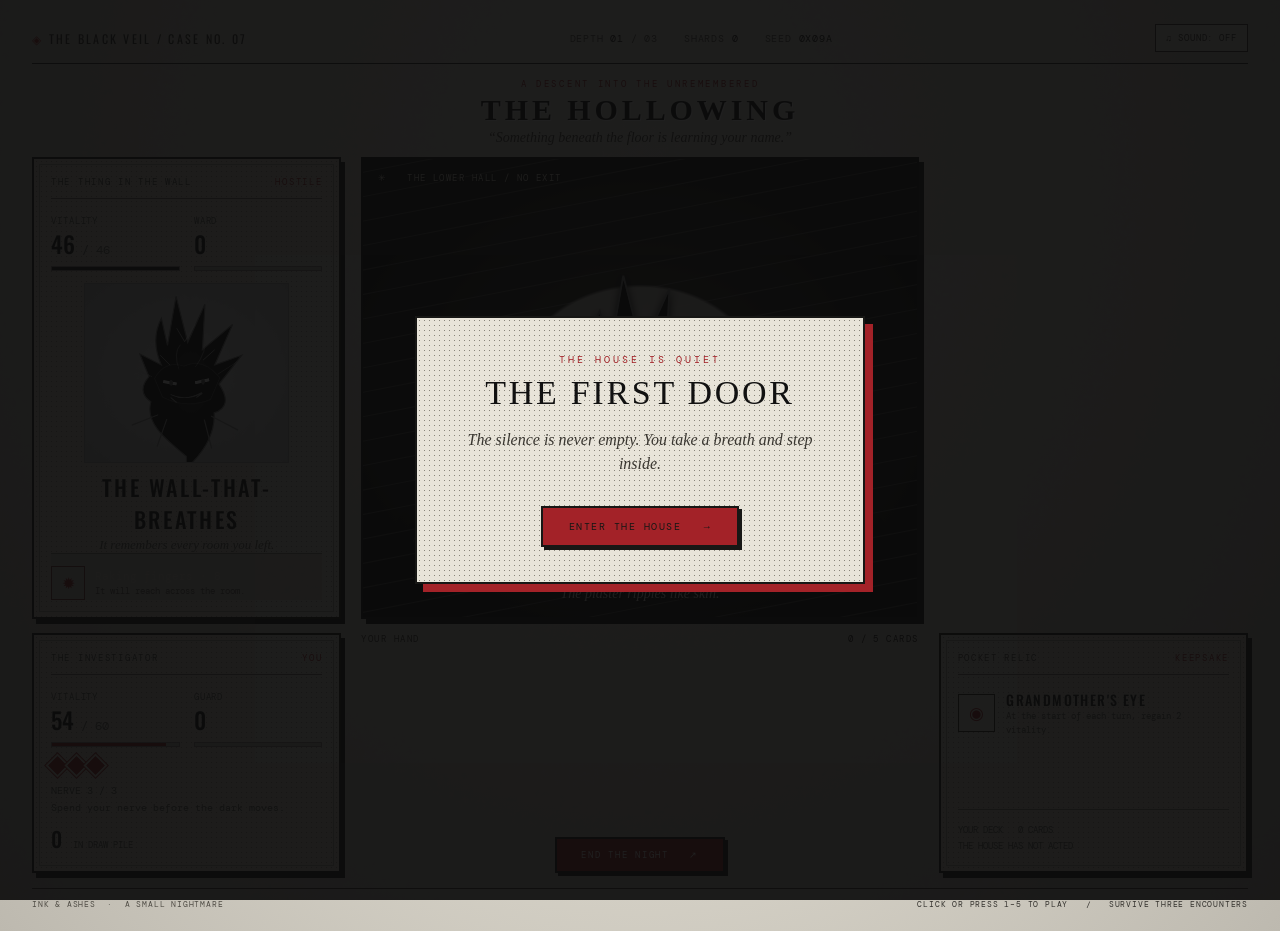
==== index.html @ dbb40903 "Save source and v2 conversation for issue #3 Run: 43565320252 Generation: 43565320252-1794637397568" ====
<!doctype html>
<html lang="en">
<head>
<meta charset="utf-8">
<meta name="viewport" content="width=device-width,initial-scale=1,viewport-fit=cover">
<meta name="theme-color" content="#10100f">
<title>The Hollowing — A Card Game</title>
<style>
@import url('https://fonts.googleapis.com/css2?family=DM+Mono:wght@400;500&family=IM+Fell+English:ital@0;1&family=Oswald:wght@400;500;600&display=swap');
:root{--ink:#171716;--paper:#e7e1d4;--red:#a12c27;--muted:#929087;--edge:#55534c;--blood:#b4352f;--cream:#f0eadc}
*{box-sizing:border-box}body{margin:0;background:#111110;color:var(--cream);font-family:'DM Mono',monospace;min-height:100vh;overflow-x:hidden;background-image:radial-gradient(ellipse at 50% 33%,#292724 0,#171715 48%,#0d0d0c 100%)}button{font:inherit;color:inherit}button:focus-visible{outline:2px solid #d5b973;outline-offset:3px}.app{max-width:1440px;margin:auto;padding:17px 32px 22px;min-height:100vh;display:flex;flex-direction:column;position:relative}.app:before{content:"";position:fixed;inset:0;pointer-events:none;opacity:.13;z-index:5;background-image:url("data:image/svg+xml,%3Csvg viewBox='0 0 180 180' xmlns='http://www.w3.org/2000/svg'%3E%3Cfilter id='n'%3E%3CfeTurbulence type='fractalNoise' baseFrequency='.82' numOctaves='3' stitchTiles='stitch'/%3E%3C/filter%3E%3Crect width='100%25' height='100%25' filter='url(%23n)' opacity='.22'/%3E%3C/svg%3E")}
.topbar{height:51px;display:flex;align-items:center;justify-content:space-between;border-bottom:1px solid #3c3933;position:relative;z-index:6}.brand{font-family:Oswald,sans-serif;letter-spacing:.19em;font-size:12px;color:#c5bfb1}.brand b{color:#c14a3d;font-weight:500}.run-info{display:flex;gap:26px;font-size:10px;letter-spacing:.08em;color:#aaa69b}.run-info span em{font-style:normal;color:#e3ddcf}.sound{border:1px solid #49463e;background:none;padding:7px 10px;font-size:9px;letter-spacing:.1em;cursor:pointer;color:#bbb5a8}.title-row{text-align:center;padding:17px 0 8px;position:relative;z-index:1}.eyebrow{font-size:9px;letter-spacing:.3em;color:#9e4b42;text-transform:uppercase}.title-row h1{margin:3px 0 0;font:500 30px Oswald,sans-serif;letter-spacing:.16em;text-transform:uppercase;color:#eee8db}.subtitle{font:italic 14px 'IM Fell English',serif;color:#a8a195;margin-top:3px}.game{flex:1;display:grid;grid-template-columns:minmax(210px,1fr) minmax(390px,1.8fr) minmax(210px,1fr);grid-template-rows:minmax(305px,1fr) auto;gap:14px 20px;align-items:stretch;min-height:480px;position:relative;z-index:1}.side{border:1px solid #393832;background:linear-gradient(145deg,#22211f,#171716);padding:17px;position:relative;display:flex;flex-direction:column}.side:after{content:"";position:absolute;inset:5px;border:1px solid #2d2b27;pointer-events:none}.side-head{font-size:9px;letter-spacing:.19em;color:#aaa398;border-bottom:1px solid #444039;padding-bottom:10px;display:flex;justify-content:space-between}.side-head span:last-child{color:#c04c40}.stats{margin-top:16px;display:grid;grid-template-columns:1fr 1fr;gap:14px}.stat label{display:block;color:#8f8a80;font-size:9px;letter-spacing:.1em}.stat strong{font:500 23px Oswald,sans-serif;color:#eee6d8}.stat strong small{font:12px 'DM Mono';color:#99958d}.bar{height:5px;background:#3a3732;margin-top:5px}.bar i{display:block;height:100%;background:#a83b34;transition:width .3s}.enemy .bar i{background:#bbb29f}.portrait{height:180px;margin:12px auto 8px;width:100%;max-width:205px;position:relative;display:grid;place-items:center}.portrait svg{width:100%;height:100%;overflow:visible;filter:drop-shadow(0 9px 10px #000)}.enemy-name{font:500 22px Oswald,sans-serif;text-align:center;letter-spacing:.12em}.enemy-desc{text-align:center;color:#979188;font:italic 13px 'IM Fell English',serif;margin-top:2px}.intent{margin-top:auto;border-top:1px solid #403d36;padding-top:12px;display:flex;align-items:center;gap:10px}.intent-mark{width:34px;height:34px;border:1px solid #7d332e;color:#db5549;display:grid;place-items:center;font-size:16px}.intent-copy{font-size:9px;color:#979188;line-height:1.55}.intent-copy strong{display:block;color:#e4ddd0;font-weight:400;font-size:11px}
.arena{position:relative;min-height:300px;border:1px solid #49453c;background:radial-gradient(ellipse at 50% 68%,#38352e 0,#242320 48%,#191918 81%);display:flex;flex-direction:column;overflow:hidden}.arena:before{content:"";position:absolute;inset:0;opacity:.35;background:repeating-linear-gradient(175deg,transparent 0 29px,#4c473d 30px,#171614 31px,transparent 33px)}.arena:after{content:"";position:absolute;left:9%;right:9%;bottom:22px;height:22%;border-top:1px solid #777064;border-radius:50%;box-shadow:0 -4px 20px #0008;opacity:.5}.arena-label{position:absolute;top:13px;left:15px;z-index:2;color:#8c877c;font-size:9px;letter-spacing:.16em}.omen{position:absolute;inset:25px 0 5px;display:grid;place-items:center;z-index:1;transition:transform .28s,filter .28s}.omen svg{height:min(285px,84%);width:80%;max-width:390px}.arena.hit .omen{transform:translateX(9px) rotate(2deg);filter:brightness(1.7)}.arena.enemy-hit .omen{transform:translateX(-7px) rotate(-1deg);filter:brightness(.7)}.arena .slash{position:absolute;width:0;height:2px;left:50%;top:50%;background:#e5d6c5;z-index:3;transform:rotate(-25deg);box-shadow:0 0 12px #fff;transition:width .22s}.arena.hit .slash{width:75%}.omen-caption{position:absolute;z-index:2;bottom:15px;left:0;right:0;text-align:center;font:italic 14px 'IM Fell English',serif;color:#aaa296}.log{font:italic 14px 'IM Fell English',serif;color:#c4bcb0;text-align:center;height:20px;margin-top:10px;position:relative;z-index:2}.log b{color:#d95548;font-weight:400}
.player-panel{grid-column:1;grid-row:2}.draw-pile{margin-top:auto;font-size:9px;line-height:1.8;color:#99958a}.draw-pile strong{font:500 21px Oswald;color:#e7dfd1;margin-right:6px}.energy-dots{display:flex;gap:6px;margin-top:12px}.energy-dots i{width:13px;height:13px;border:1px solid #b88d55;transform:rotate(45deg);display:block}.energy-dots i.full{background:#d7ac69;box-shadow:0 0 8px #c3894577}.turn-copy{font-size:10px;line-height:1.7;color:#9b968b;margin-top:10px}.relic-panel{grid-column:3;grid-row:2}.relic-row{display:flex;align-items:center;gap:11px;margin-top:14px}.relic-icon{width:38px;height:38px;border:1px solid #76694f;display:grid;place-items:center;color:#c6a674;font-size:17px}.relic-text{font-size:9px;color:#9e988b;line-height:1.5}.relic-text strong{display:block;font:500 14px Oswald;letter-spacing:.1em;color:#e0d8c8}.deck-count{margin-top:auto;padding-top:12px;border-top:1px solid #403d36;font-size:9px;color:#9f998d;line-height:1.8}
.hand-area{grid-column:2;grid-row:2;display:flex;flex-direction:column;justify-content:end;min-width:0}.hand-head{display:flex;justify-content:space-between;align-items:center;margin-bottom:8px;color:#aaa398;font-size:9px;letter-spacing:.16em}.hand-head strong{font-weight:400;color:#d4cbb9}.cards{display:flex;gap:9px;align-items:stretch;justify-content:center;min-height:174px}.card{--accent:#a53932;position:relative;border:1px solid #797265;background:#d8d0c1;color:#26231f;width:min(19%,132px);min-width:92px;max-width:132px;height:174px;padding:8px;display:flex;flex-direction:column;text-align:left;cursor:pointer;transition:transform .18s,box-shadow .18s,border-color .18s;box-shadow:0 7px 14px #0008;overflow:hidden}.card:hover:not(:disabled){transform:translateY(-9px);border-color:#e1be83;box-shadow:0 12px 23px #000b}.card:disabled{cursor:not-allowed;filter:grayscale(.45) brightness(.77)}.card:before{content:"";position:absolute;inset:3px;border:1px solid #aaa08d;pointer-events:none}.card-top{display:flex;align-items:center;justify-content:space-between;position:relative;z-index:1}.cost{width:24px;height:24px;display:grid;place-items:center;background:var(--accent);border-radius:50%;color:#fff;font:500 15px Oswald;box-shadow:0 1px 5px #0004}.card-type{font-size:7px;letter-spacing:.12em;color:#71695d}.card-art{height:77px;display:grid;place-items:center;border-bottom:1px solid #aaa08c;margin:5px 1px 6px;overflow:hidden;background:radial-gradient(ellipse,#eee6d7,#bdb3a3)}.card-art svg{height:100%;width:100%;color:var(--accent)}.card-name{font:500 14px Oswald,sans-serif;letter-spacing:.09em;text-align:center;line-height:1.15}.card-desc{font:italic 11px 'IM Fell English',serif;text-align:center;margin-top:5px;color:#565047;line-height:1.24}.card-badge{position:absolute;bottom:5px;right:8px;font-size:7px;letter-spacing:.08em;color:#877c6d}.end-turn{align-self:center;margin-top:10px;border:1px solid #8e3b34;background:linear-gradient(180deg,#82322c,#612520);padding:10px 24px;font-size:9px;letter-spacing:.19em;cursor:pointer;transition:.2s;box-shadow:0 3px 12px #0008}.end-turn:hover{background:#a34138;transform:translateY(-1px)}.end-turn:disabled{opacity:.4;cursor:default}
.footer{display:flex;justify-content:space-between;border-top:1px solid #34322d;margin-top:15px;padding-top:10px;color:#706c64;font-size:8px;letter-spacing:.1em;position:relative;z-index:1}.footer span:last-child{color:#958d7e}.overlay{position:fixed;inset:0;background:#090909dc;display:none;place-items:center;z-index:10;padding:18px}.overlay.show{display:grid}.modal{width:min(450px,100%);border:1px solid #696154;background:radial-gradient(ellipse at top,#302b25,#151514 70%);padding:35px;text-align:center;box-shadow:0 20px 80px #000}.modal .eyebrow{font-size:10px}.modal h2{font:500 34px Oswald;letter-spacing:.16em;margin:8px 0;color:#e9dfcf}.modal p{font:italic 16px 'IM Fell English',serif;color:#aaa296;line-height:1.5}.modal button{margin-top:14px;border:1px solid #ad5346;background:#772d27;padding:12px 26px;letter-spacing:.15em;font-size:10px;cursor:pointer}.toast{position:fixed;top:75px;left:50%;transform:translate(-50%,-12px);padding:9px 15px;background:#302a22;border:1px solid #8d5a43;color:#e0cbb0;z-index:8;font-size:10px;letter-spacing:.08em;opacity:0;transition:.2s;pointer-events:none}.toast.show{opacity:1;transform:translate(-50%,0)}
@media(max-width:850px){.app{padding:10px 14px 15px}.game{grid-template-columns:minmax(155px,.8fr) minmax(300px,1.4fr);grid-template-rows:minmax(270px,1fr) auto auto;gap:12px}.enemy{grid-column:1;grid-row:1}.arena{grid-column:2;grid-row:1}.player-panel{grid-column:1;grid-row:2}.hand-area{grid-column:2;grid-row:2 / span 2}.relic-panel{grid-column:1;grid-row:3;min-height:100px}.cards{flex-wrap:wrap}.card{width:calc(33.3% - 8px);height:160px}.card-art{height:67px}.game{min-height:540px}.run-info{gap:10px}}
@media(max-width:560px){.app{padding:8px 10px 12px}.topbar{height:38px}.brand{font-size:10px}.run-info{font-size:8px;gap:8px}.sound{padding:6px;font-size:8px}.title-row{padding:12px 0 9px}.title-row h1{font-size:25px}.game{display:flex;flex-direction:column;gap:10px;min-height:0}.arena{order:0;min-height:245px;height:245px}.arena .omen svg{height:225px}.enemy{order:1;padding:12px}.enemy .portrait{position:absolute;right:15px;top:46px;width:102px;height:108px;margin:0}.enemy .stats{max-width:calc(100% - 110px);margin-top:11px}.enemy .enemy-name,.enemy .enemy-desc{text-align:left}.enemy .enemy-name{font-size:18px}.enemy .intent{margin-top:12px}.player-panel{order:2;min-height:120px;padding:12px}.player-panel .stats{margin-top:9px}.player-panel .turn-copy{margin-top:6px}.player-panel .draw-pile{position:absolute;right:16px;bottom:12px}.energy-dots{margin-top:8px}.hand-area{order:3}.hand-head{margin:0 2px 6px}.cards{gap:7px;min-height:0}.card{width:calc(33.33% - 5px);min-width:0;height:152px;padding:7px}.card-art{height:58px}.card-name{font-size:12px}.card-desc{font-size:10px}.end-turn{margin-top:8px;padding:9px 23px}.relic-panel{order:4;min-height:88px;padding:11px}.relic-row{margin-top:8px}.deck-count{display:none}.footer{margin-top:10px;font-size:7px}.modal{padding:28px 20px}}
/* Original monochrome psychological-horror manga treatment: ink, newsprint, stipple, and a single vermilion accent. */
:root{--ink:#111;--paper:#e9e5da;--red:#a51f24;--muted:#6d6a64;--edge:#292824;--blood:#b3272d;--cream:#f2efe7}
body{background:#d8d4c9;color:#171715;background-image:radial-gradient(ellipse at 50% 20%,#f0ede4 0,#d8d4c9 58%,#bdb9af 100%)}
.app{max-width:1480px;padding-top:13px}
.app:before{opacity:.12;mix-blend-mode:multiply;z-index:5}
.topbar{border-color:#252421}.brand{color:#282723}.brand b{color:#ad2529}.run-info{color:#55534d}.run-info span em{color:#111}.sound{border-color:#383630;color:#33312d;background:#e8e4d9}
.title-row{padding:14px 0 11px}.eyebrow{color:#a32228}.title-row h1{color:#111;font-family:'IM Fell English',serif;font-weight:700;letter-spacing:.13em;text-shadow:1px 1px 0 #fff}.subtitle{color:#48453f}
.side{border:2px solid #191917;background-color:#e4e0d5;background-image:radial-gradient(#9b978d 0.55px,transparent .75px);background-size:5px 5px;color:#171715;box-shadow:4px 5px 0 #171715}
.side:after{inset:5px;border-color:#aaa69b}.side-head{color:#4b4943;border-color:#77736a}.side-head span:last-child{color:#a32228}.stat label{color:#5d5a54}.stat strong{color:#111}.stat strong small{color:#68645d}.bar{background:#c3bfb4;border:1px solid #8e8a81}.bar i{background:#a32228}.enemy .bar i{background:#171715}.enemy .portrait{background:radial-gradient(ellipse,#f4f1e8,#c9c5ba);border:1px solid #aaa69b;filter:grayscale(1);overflow:hidden}.enemy .portrait svg{overflow:hidden}
.enemy-name{color:#111}.enemy-desc{color:#58554e}.intent{border-color:#8c877c;background:#d3cfc4;color:#171715}.intent-mark{color:#a32228}.intent-copy span{color:#5c5952}.energy-dots i{border-color:#171715}.energy-dots i.full{background:#a32228;border-color:#a32228;box-shadow:0 0 0 2px #e4e0d5,0 0 0 3px #a32228}.turn-copy,.draw-pile,.relic-text,.deck-count{color:#5c5952}.draw-pile strong,.relic-text strong{color:#171715}.relic-icon{border-color:#24231f;color:#a32228;background:#e8e4d9}.deck-count{border-color:#8c877c}
.arena{border:2px solid #111;background-color:#111;background-image:radial-gradient(ellipse at 50% 50%,#f2efe8 0,#ccc8be 31%,#272622 32%,#0a0a09 77%);box-shadow:5px 5px 0 #171715}.arena:before{opacity:.25;background:repeating-linear-gradient(169deg,transparent 0 12px,#e6e1d5 13px,transparent 14px 24px)}.arena:after{border-color:#eee9df;box-shadow:0 -4px 20px #000;opacity:.65}.arena-label{color:#e6e1d5;text-shadow:1px 1px #000}.omen svg{filter:grayscale(1) contrast(1.35) brightness(1.3) drop-shadow(0 3px 4px #000);mix-blend-mode:normal}.portrait svg{filter:grayscale(1) contrast(1.4) brightness(1.22)}.omen-caption{color:#f0ece3;text-shadow:1px 2px #000}.log{color:#282621}.log b{color:#ae2026}
.hand-head{color:#393731}.hand-head strong{color:#171715}.cards{gap:10px}.card{border:2px solid #211f1b;background-color:#e9e5da;background-image:radial-gradient(#7e7a70 .5px,transparent .75px);background-size:5px 5px;color:#161512;box-shadow:3px 4px 0 #171715}.card:before{inset:4px;border-color:#aaa69b}.card:hover:not(:disabled){border-color:#a32228;box-shadow:4px 6px 0 #171715}.card-type{color:#4d4942}.card-art{background:radial-gradient(ellipse,#f5f2e9,#c4c0b5);border-color:#77736a}.card-art svg{filter:grayscale(1) contrast(1.25)}.card-name{font-family:'IM Fell English',serif;font-weight:700;letter-spacing:.05em}.card-desc{color:#3f3c36}.card-badge{color:#5f5b52}.cost{background:#171715!important;border:1px solid #eee9dc}.end-turn{border:2px solid #171715;background:#a32228;box-shadow:3px 3px 0 #171715;color:#fff}.end-turn:hover:not(:disabled){background:#171715}.end-turn:disabled{filter:grayscale(1)}
.footer{border-color:#383630;color:#504d46}.footer span:last-child{color:#34322e}.overlay{background:#0b0b0bea}.modal{border:2px solid #171715;background-color:#e8e4d9;background-image:radial-gradient(#8a867c .55px,transparent .8px);background-size:5px 5px;color:#171715;box-shadow:8px 8px 0 #a32228}.modal h2{color:#111;font-family:'IM Fell English',serif;letter-spacing:.08em}.modal p{color:#393630}.modal button{border:2px solid #171715;background:#a32228;box-shadow:3px 3px #171715}.toast{background:#e8e4d9;border:2px solid #171715;color:#a32228;box-shadow:3px 3px #171715}
@media(max-width:560px){.app{padding-top:7px}.side{box-shadow:2px 3px 0 #171715}.arena{box-shadow:3px 3px 0 #171715}.title-row h1{font-size:27px}.enemy .portrait{background:radial-gradient(ellipse,#f4f1e8,#c9c5ba)}}
@media(prefers-reduced-motion:reduce){*,*:before,*:after{scroll-behavior:auto!important;transition:none!important;animation:none!important}}
</style>
</head>
<body>
<main class="app">
<header class="topbar"><div class="brand"><b>◈</b> THE BLACK VEIL / CASE NO. 07</div><div class="run-info"><span>DEPTH <em id="depth">01</em> / 03</span><span>SHARDS <em id="shards">0</em></span><span>SEED <em>0X09A</em></span></div><button class="sound" id="soundBtn" aria-label="Toggle sound">♫ SOUND: OFF</button></header>
<section class="title-row"><div class="eyebrow">A descent into the unremembered</div><h1>The Hollowing</h1><div class="subtitle">“Something beneath the floor is learning your name.”</div></section>
<section class="game">
<aside class="side enemy"><div class="side-head"><span>THE THING IN THE WALL</span><span>HOSTILE</span></div><div class="stats"><div class="stat"><label>VITALITY</label><strong><span id="enemyHp">46</span><small> / 46</small></strong><div class="bar"><i id="enemyBar" style="width:100%"></i></div></div><div class="stat"><label>WARD</label><strong id="enemyWard">0</strong><div class="bar"><i id="enemyWardBar" style="width:0%"></i></div></div></div><div class="portrait" id="portrait"></div><div class="enemy-name" id="enemyName">THE WALL-THAT-BREATHES</div><div class="enemy-desc" id="enemyDesc">It remembers every room you left.</div><div class="intent"><div class="intent-mark" id="intentMark">✹</div><div class="intent-copy"><strong id="intentTitle">Raking fingers · 8</strong><span id="intentDesc">It will reach across the room.</span></div></div></aside>
<div class="arena" id="arena"><div class="arena-label">✳ &nbsp; THE LOWER HALL / NO EXIT</div><div class="omen" id="omen"></div><div class="slash"></div><div class="omen-caption" id="omenCaption">The plaster ripples like skin.</div></div>
<aside class="side player-panel"><div class="side-head"><span>THE INVESTIGATOR</span><span>YOU</span></div><div class="stats"><div class="stat"><label>VITALITY</label><strong><span id="playerHp">54</span><small> / 60</small></strong><div class="bar"><i id="playerBar" style="width:90%"></i></div></div><div class="stat"><label>GUARD</label><strong id="playerBlock">0</strong><div class="bar"><i id="blockBar" style="width:0%"></i></div></div></div><div class="energy-dots" id="energyDots"></div><div class="turn-copy">NERVE <span id="energyText">3 / 3</span><br>Spend your nerve before the dark moves.</div><div class="draw-pile"><strong id="drawCount">12</strong> IN DRAW PILE</div></aside>
<section class="hand-area"><div class="hand-head"><span>YOUR HAND</span><strong><span id="handCount">5</span> / 5 CARDS</strong></div><div class="cards" id="cards"></div><button class="end-turn" id="endTurn">END THE NIGHT &nbsp; ↗</button></section>
<aside class="side relic-panel"><div class="side-head"><span>POCKET RELIC</span><span>KEEPSAKE</span></div><div class="relic-row"><div class="relic-icon">◉</div><div class="relic-text"><strong>GRANDMOTHER'S EYE</strong>At the start of each turn, regain 2 vitality.</div></div><div class="deck-count">YOUR DECK &nbsp; <span id="deckCount">12</span> CARDS<br>THE HOUSE HAS <span id="enemyTurn">NOT ACTED</span></div></aside>
</section>
<footer class="footer"><span>INK & ASHES &nbsp;·&nbsp; A SMALL NIGHTMARE</span><span>CLICK OR PRESS 1–5 TO PLAY &nbsp; / &nbsp; SURVIVE THREE ENCOUNTERS</span></footer>
</main>
<div class="toast" id="toast"></div><div class="overlay" id="overlay"><div class="modal"><div class="eyebrow" id="modalEyebrow">THE HOUSE IS QUIET</div><h2 id="modalTitle">THE FIRST DOOR</h2><p id="modalText">The silence is never empty. You take a breath and step inside.</p><button id="modalButton">ENTER THE HOUSE &nbsp; →</button></div></div>
<script>
const svgEnemy=`<svg viewBox="0 0 260 290" xmlns="http://www.w3.org/2000/svg" aria-hidden="true"><defs><radialGradient id="shade"><stop stop-color="#373532"/><stop offset="1" stop-color="#111110"/></radialGradient></defs><path d="M130 281C91 249 63 225 72 192Q48 175 69 151L54 114l35 18Q71 91 89 56l10 44 14-80 19 75 28-62-4 74 49-41-29 66 44-16-37 47q24 36-8 47c2 38-20 67-45 90Z" fill="url(#shade)" stroke="#756b5a" stroke-width="2"/><path d="M78 154Q95 124 126 134Q157 119 184 153L169 188Q130 204 91 184Z" fill="#0c0c0c" stroke="#7c332d" stroke-width="2"/><path d="M92 159l22 4m30-2 23-5" stroke="#d8c9a8" stroke-width="5"/><ellipse cx="105" cy="161" rx="3" ry="5" fill="#c64338"/><ellipse cx="157" cy="159" rx="3" ry="5" fill="#c64338"/><path d="M104 180q25 12 51-3m-51 8 10 8m32-8 10-7M84 213l-43 17m129-15 44 23M98 220l-16 45m77-44 12 47" fill="none" stroke="#827969" stroke-width="2"/><path d="M118 140q-10-28 2-41m24 37q21-29 15-48M74 151l-29-12m136 8 31-20" fill="none" stroke="#aaa08d" stroke-width="1" opacity=".8"/><path d="M114 72l13 22 17-28M87 116l16 16m54-8 19-17" stroke="#c2b9a7" fill="none" stroke-width="1"/></svg>`;
const svgBlind=`<svg viewBox="0 0 260 290" xmlns="http://www.w3.org/2000/svg"><path d="M130 276Q81 246 82 195 52 162 78 132L70 83l38 35q2-63 25-97l9 80 37-58-13 76 41-24-25 64q21 40-7 58-5 35-45 59Z" fill="#282725" stroke="#817768" stroke-width="2"/><path d="M87 156q42-31 86 0l-14 37h-57Z" fill="#111" stroke="#8c3d35"/><path d="M103 166q26-10 53 1m-47 15h43" stroke="#d6c8ae" stroke-width="3"/><path d="M107 154v23m14-26v30m15-30v30m14-25v22" stroke="#b9483e" stroke-width="2"/><path d="M84 204 47 240m124-32 48 33m-118-6-4 46m63-45 16 42M97 125 61 96m112 26 37-36" stroke="#999080" fill="none" stroke-width="2"/><path d="M76 140q52-63 106 0M99 93l16 24m57-37-15 41" fill="none" stroke="#b4a995"/></svg>`;
const svgMother=`<svg viewBox="0 0 260 290" xmlns="http://www.w3.org/2000/svg"><path d="M132 273Q48 231 75 174q-27-48 21-73Q91 47 133 20q48 37 39 85 48 37 11 76 12 55-51 92Z" fill="#302c29" stroke="#8b7b68" stroke-width="2"/><path d="M90 135q37-39 82 0l-8 53q-34 25-68-2Z" fill="#0c0b0b" stroke="#ab443b"/><circle cx="111" cy="151" r="8" fill="#c4473b"/><circle cx="151" cy="151" r="8" fill="#c4473b"/><path d="M105 183q25-21 52 0m-48 5 8 14m30-13 8-14" stroke="#d4c9b5" stroke-width="3" fill="none"/><path d="M83 171 36 151l42 35m100-15 43-34-36 49M97 218l-28 49 48-30m42-20 31 44-42-25M116 95 95 55m46 38 29-46M95 116 53 99m113 12 47-20" stroke="#afa28d" fill="none" stroke-width="2"/><path d="M131 20v40m-23-20 24 20 24-23" stroke="#d2c4ac" fill="none"/></svg>`;
const cardArt={strike:`<svg viewBox="0 0 100 80"><path d="M16 65 67 13l8 8-51 52z" fill="currentColor"/><path d="m63 17 10-10 10 11-9 10m-43 36 13-1" fill="none" stroke="#26231f" stroke-width="2"/><path d="M8 16l15 7m-2-16 2 17m53 39 15-9m-3 17 10-14" stroke="currentColor" stroke-width="2"/></svg>`,guard:`<svg viewBox="0 0 100 80"><path d="M50 8 82 20l-5 31q-9 16-27 24Q31 65 22 51l-4-31Z" fill="none" stroke="currentColor" stroke-width="5"/><path d="m35 40 11 11 23-27" fill="none" stroke="#26231f" stroke-width="4"/><path d="M11 18 2 12m88 9 8-10" stroke="currentColor" stroke-width="2"/></svg>`,heal:`<svg viewBox="0 0 100 80"><path d="M49 10c-12 17-26 30-26 44a27 27 0 0 0 54 0C77 40 61 24 49 10Z" fill="none" stroke="currentColor" stroke-width="4"/><path d="M50 38v28m-14-14h28" stroke="currentColor" stroke-width="5"/><path d="M13 18q10 3 12 13M77 12q-2 9-10 13" fill="none" stroke="#26231f" stroke-width="2"/></svg>`,special:`<svg viewBox="0 0 100 80"><circle cx="50" cy="39" r="23" fill="none" stroke="currentColor" stroke-width="4"/><circle cx="50" cy="39" r="9" fill="currentColor"/><path d="M50 3v15m0 43v14M14 39H3m94 0H83M24 13l10 11m32 32 10 11M76 13 65 24m-31 32L23 67" stroke="currentColor" stroke-width="3"/><circle cx="50" cy="39" r="3" fill="#eee5d6"/></svg>`};
let player={hp:54,max:60,block:0,energy:3,maxEnergy:3},enemy={hp:46,max:46,block:0,name:'THE WALL-THAT-BREATHES',desc:'It remembers every room you left.',intent:8,type:'attack'},depth=1,shards=0,turn=0,hand=[],draw=[],discard=[],locked=false,sound=false;
const original=[{name:'RUSTED KNIFE',cost:1,kind:'strike',text:'Deal 8 damage.',damage:8},{name:'BRACE',cost:1,kind:'guard',text:'Gain 7 guard.',block:7},{name:'SALT THE THRESHOLD',cost:1,kind:'special',text:'Deal 5 damage. Gain 3 guard.',damage:5,block:3},{name:'FOUND BREATH',cost:0,kind:'heal',text:'Restore 4 vitality.',heal:4},{name:'PIERCING SCREAM',cost:2,kind:'strike',text:'Deal 14 damage.',damage:14},{name:'SHUT THE DOOR',cost:1,kind:'guard',text:'Gain 11 guard.',block:11},{name:'MOTH-EATEN NOTE',cost:1,kind:'special',text:'Deal 6 damage. Draw 1 card.',damage:6,draw:1},{name:'BANDAGE',cost:1,kind:'heal',text:'Restore 7 vitality.',heal:7},{name:'THROW THE LAMP',cost:2,kind:'strike',text:'Deal 16 damage.',damage:16},{name:'LISTEN',cost:0,kind:'special',text:'Gain 4 guard. Draw 1 card.',block:4,draw:1},{name:'COLD IRON',cost:1,kind:'strike',text:'Deal 9 damage.',damage:9},{name:'HOLD FAST',cost:1,kind:'guard',text:'Gain 8 guard.',block:8}];
const encounters=[{name:'THE BLIND SEAM',desc:'It feels its way through the plaster.',hp:53,attack:10,intent:'Raking fingers'},{name:'THE HOUSE-MOTHER',desc:'Her lullaby has too many verses.',hp:62,attack:12,intent:'A cradle-song'}];
const $=s=>document.querySelector(s);function shuffle(a){for(let i=a.length-1;i>0;i--){let j=Math.floor(Math.random()*(i+1));[a[i],a[j]]=[a[j],a[i]]}return a}
function showToast(t){let x=$('#toast');x.textContent=t;x.classList.add('show');setTimeout(()=>x.classList.remove('show'),1250)}
function drawCards(n){for(let i=0;i<n;i++){if(!draw.length){if(!discard.length)break;draw=shuffle(discard);discard=[]}hand.push(draw.pop())}}
function setEnemy(){if(depth===1){enemy={hp:46,max:46,block:0,name:'THE WALL-THAT-BREATHES',desc:'It remembers every room you left.',intent:8,type:'attack'};$('#portrait').innerHTML=svgEnemy;$('#omen').innerHTML=svgEnemy;$('#omenCaption').textContent='The plaster ripples like skin.'}else{let e=encounters[depth-2];enemy={hp:e.hp,max:e.hp,block:0,name:e.name,desc:e.desc,intent:e.attack,type:'attack'};$('#portrait').innerHTML=depth===2?svgBlind:svgMother;$('#omen').innerHTML=depth===2?svgBlind:svgMother;$('#omenCaption').textContent=depth===2?'Its face has no front.':'She rocks an empty room.'}$('#enemyName').textContent=enemy.name;$('#enemyDesc').textContent=enemy.desc;$('#intentTitle').textContent=(depth===1?'Raking fingers':encounters[depth-2].intent)+' · '+enemy.intent}
function render(){ $('#playerHp').textContent=player.hp;$('#playerBar').style.width=(player.hp/player.max*100)+'%';$('#playerBlock').textContent=player.block;$('#blockBar').style.width=Math.min(100,player.block*4)+'%';$('#enemyHp').textContent=enemy.hp;$('#enemyBar').style.width=(enemy.hp/enemy.max*100)+'%';$('#enemyWard').textContent=enemy.block;$('#enemyWardBar').style.width=Math.min(100,enemy.block*5)+'%';$('#energyText').textContent=player.energy+' / '+player.maxEnergy;$('#energyDots').innerHTML=Array.from({length:player.maxEnergy},(_,i)=>`<i class="${i<player.energy?'full':''}"></i>`).join('');$('#drawCount').textContent=draw.length;$('#deckCount').textContent=draw.length+discard.length+hand.length;$('#handCount').textContent=hand.length;$('#depth').textContent=String(depth).padStart(2,'0');$('#shards').textContent=shards;$('#enemyTurn').textContent=turn?'HAS STIRRED':'NOT ACTED';$('#intentMark').textContent=enemy.type==='attack'?'✹':'◈';$('#intentTitle').textContent=(depth===1?'Raking fingers':encounters[depth-2].intent)+' · '+enemy.intent;$('#intentDesc').textContent=enemy.type==='attack'?'It will reach across the room.':'It draws a ward from the walls.';$('#cards').innerHTML='';hand.forEach((c,i)=>{let b=document.createElement('button');b.className='card';b.style.setProperty('--accent',c.kind==='guard'?'#665e4e':c.kind==='heal'?'#62705a':c.kind==='special'?'#765548':'#a53932');b.disabled=locked||player.energy<c.cost;b.innerHTML=`<div class="card-top"><span class="cost">${c.cost}</span><span class="card-type">${c.kind==='strike'?'ATTACK':c.kind==='guard'?'DEFENSE':c.kind==='heal'?'REMEDY':'RITUAL'}</span></div><div class="card-art">${cardArt[c.kind]}</div><div class="card-name">${c.name}</div><div class="card-desc">${c.text}</div><span class="card-badge">${i+1} / ${hand.length}</span>`;b.onclick=()=>playCard(i);$('#cards').appendChild(b)});$('#endTurn').disabled=locked}
function playCard(i){if(locked)return;let c=hand[i];if(player.energy<c.cost){showToast('NOT ENOUGH NERVE');return}player.energy-=c.cost;hand.splice(i,1);discard.push(c);if(c.damage){let dealt=Math.max(0,c.damage-enemy.block);enemy.block=Math.max(0,enemy.block-c.damage);enemy.hp-=dealt;animate('hit');showToast('THE THING LOSES '+dealt+' VITALITY')}if(c.block)player.block+=c.block;if(c.heal)player.hp=Math.min(player.max,player.hp+c.heal);if(c.draw)drawCards(c.draw);if(enemy.hp<=0){enemy.hp=0;render();setTimeout(victory,350);return}render()}
function animate(cls){let a=$('#arena');a.classList.remove('hit','enemy-hit');void a.offsetWidth;a.classList.add(cls);setTimeout(()=>a.classList.remove(cls),320)}
function endTurn(){if(locked)return;locked=true;discard.push(...hand);hand=[];if(enemy.type==='attack'){let hurt=Math.max(0,enemy.intent-player.block);let absorb=Math.min(player.block,enemy.intent);player.block-=absorb;player.hp-=hurt;animate('enemy-hit');if(hurt)showToast('THE HOUSE TAKES '+hurt)}else{enemy.block+=8;showToast('THE HOUSE WEAVES A WALL')}player.block=0;turn++;if(player.hp<=0){player.hp=0;render();setTimeout(()=>finish(false),400);return}setTimeout(()=>{player.energy=player.maxEnergy;player.hp=Math.min(player.max,player.hp+2);player.block=0;enemy.intent=(depth===1?8:encounters[depth-2].attack)+Math.floor(turn/3)*2;drawCards(5);locked=false;render()},500);render()}
function victory(){locked=true;shards+=1;render();let final=depth===3;$('#modalEyebrow').textContent=final?'THE HOUSE REMEMBERS':'THE ROOM FALLS QUIET';$('#modalTitle').textContent=final?'YOU WALK OUT':'THE NEXT DOOR';$('#modalText').textContent=final?'Dawn comes in through the cracks. You leave with your name still yours — mostly.':'A black shard clicks against your palm. Somewhere below, a door unlocks.';$('#modalButton').textContent=final?'PLAY AGAIN ↻':'DESCEND · '+(depth+1)+' →';$('#overlay').classList.add('show');$('#modalButton').onclick=()=>{if(final){reset()}else{depth++;startEncounter()}}}
function finish(win){locked=true;$('#modalEyebrow').textContent=win?'THE HOUSE REMEMBERS':'THE HOUSE KEEPS YOU';$('#modalTitle').textContent=win?'YOU WALK OUT':'YOU ARE FORGOTTEN';$('#modalText').textContent=win?'The dark lets go of your name. For now.':'The walls close softly. Another light appears in an upstairs window.';$('#modalButton').textContent='TRY AGAIN ↻';$('#overlay').classList.add('show');$('#modalButton').onclick=reset}
function startEncounter(){turn=0;player.block=0;player.energy=3;draw=shuffle([...original]);discard=[];hand=[];drawCards(5);setEnemy();locked=false;$('#overlay').classList.remove('show');render()}
function reset(){depth=1;shards=0;player={hp:54,max:60,block:0,energy:3,maxEnergy:3};$('#overlay').classList.remove('show');startEncounter()}
$('#endTurn').onclick=endTurn;let audioContext=null,droneNodes=[];$('#soundBtn').onclick=()=>{sound=!sound;$('#soundBtn').textContent='♫ SOUND: '+(sound?'ON':'OFF');if(sound){audioContext=audioContext||new(window.AudioContext||window.webkitAudioContext)();audioContext.resume();let master=audioContext.createGain();master.gain.value=.025;master.connect(audioContext.destination);[55,56.2].forEach((hz,i)=>{let osc=audioContext.createOscillator(),gain=audioContext.createGain();osc.type=i?'triangle':'sine';osc.frequency.value=hz;gain.gain.value=i?.24:.5;osc.connect(gain);gain.connect(master);osc.start();droneNodes.push(osc)})}else{droneNodes.forEach(n=>{try{n.stop()}catch(e){}});droneNodes=[]}showToast(sound?'THE HOUSE HUMS':'SILENCE RETURNS')};document.addEventListener('keydown',e=>{if($('#overlay').classList.contains('show')){if(e.key==='Enter'||e.key===' '){e.preventDefault();$('#modalButton').click()}return}if(e.key==='Enter'){endTurn();return}if(/^[1-5]$/.test(e.key)){let i=Number(e.key)-1;if(hand[i])playCard(i)}});setEnemy();render();$('#overlay').classList.add('show');$('#modalButton').onclick=()=>{$('#overlay').classList.remove('show');startEncounter()};
</script>
</body>
</html>
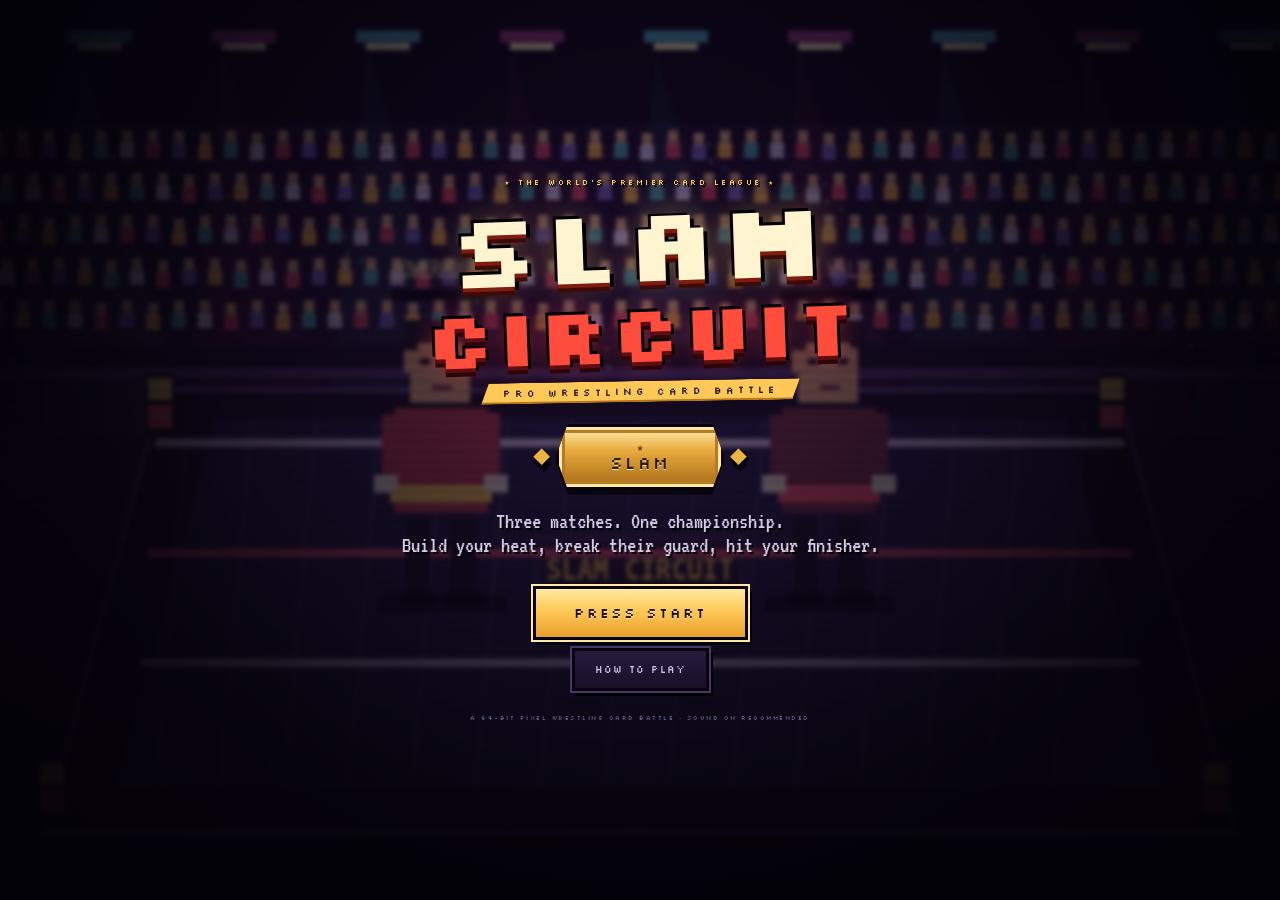
==== commit a98fd90b: "Save source and v2 conversation for issue #4 Run: 43627378449 Generation: 43627378449-1794683405817" ====
--- a/index.html
+++ b/index.html
@@ -1,73 +1,194 @@
-<!doctype html>
+<!DOCTYPE html>
 <html lang="en">
 <head>
-<meta charset="utf-8">
-<meta name="viewport" content="width=device-width,initial-scale=1,viewport-fit=cover">
-<meta name="theme-color" content="#10100f">
-<title>The Hollowing — A Card Game</title>
-<style>
-@import url('https://fonts.googleapis.com/css2?family=DM+Mono:wght@400;500&family=IM+Fell+English:ital@0;1&family=Oswald:wght@400;500;600&display=swap');
-:root{--ink:#171716;--paper:#e7e1d4;--red:#a12c27;--muted:#929087;--edge:#55534c;--blood:#b4352f;--cream:#f0eadc}
-*{box-sizing:border-box}body{margin:0;background:#111110;color:var(--cream);font-family:'DM Mono',monospace;min-height:100vh;overflow-x:hidden;background-image:radial-gradient(ellipse at 50% 33%,#292724 0,#171715 48%,#0d0d0c 100%)}button{font:inherit;color:inherit}button:focus-visible{outline:2px solid #d5b973;outline-offset:3px}.app{max-width:1440px;margin:auto;padding:17px 32px 22px;min-height:100vh;display:flex;flex-direction:column;position:relative}.app:before{content:"";position:fixed;inset:0;pointer-events:none;opacity:.13;z-index:5;background-image:url("data:image/svg+xml,%3Csvg viewBox='0 0 180 180' xmlns='http://www.w3.org/2000/svg'%3E%3Cfilter id='n'%3E%3CfeTurbulence type='fractalNoise' baseFrequency='.82' numOctaves='3' stitchTiles='stitch'/%3E%3C/filter%3E%3Crect width='100%25' height='100%25' filter='url(%23n)' opacity='.22'/%3E%3C/svg%3E")}
-.topbar{height:51px;display:flex;align-items:center;justify-content:space-between;border-bottom:1px solid #3c3933;position:relative;z-index:6}.brand{font-family:Oswald,sans-serif;letter-spacing:.19em;font-size:12px;color:#c5bfb1}.brand b{color:#c14a3d;font-weight:500}.run-info{display:flex;gap:26px;font-size:10px;letter-spacing:.08em;color:#aaa69b}.run-info span em{font-style:normal;color:#e3ddcf}.sound{border:1px solid #49463e;background:none;padding:7px 10px;font-size:9px;letter-spacing:.1em;cursor:pointer;color:#bbb5a8}.title-row{text-align:center;padding:17px 0 8px;position:relative;z-index:1}.eyebrow{font-size:9px;letter-spacing:.3em;color:#9e4b42;text-transform:uppercase}.title-row h1{margin:3px 0 0;font:500 30px Oswald,sans-serif;letter-spacing:.16em;text-transform:uppercase;color:#eee8db}.subtitle{font:italic 14px 'IM Fell English',serif;color:#a8a195;margin-top:3px}.game{flex:1;display:grid;grid-template-columns:minmax(210px,1fr) minmax(390px,1.8fr) minmax(210px,1fr);grid-template-rows:minmax(305px,1fr) auto;gap:14px 20px;align-items:stretch;min-height:480px;position:relative;z-index:1}.side{border:1px solid #393832;background:linear-gradient(145deg,#22211f,#171716);padding:17px;position:relative;display:flex;flex-direction:column}.side:after{content:"";position:absolute;inset:5px;border:1px solid #2d2b27;pointer-events:none}.side-head{font-size:9px;letter-spacing:.19em;color:#aaa398;border-bottom:1px solid #444039;padding-bottom:10px;display:flex;justify-content:space-between}.side-head span:last-child{color:#c04c40}.stats{margin-top:16px;display:grid;grid-template-columns:1fr 1fr;gap:14px}.stat label{display:block;color:#8f8a80;font-size:9px;letter-spacing:.1em}.stat strong{font:500 23px Oswald,sans-serif;color:#eee6d8}.stat strong small{font:12px 'DM Mono';color:#99958d}.bar{height:5px;background:#3a3732;margin-top:5px}.bar i{display:block;height:100%;background:#a83b34;transition:width .3s}.enemy .bar i{background:#bbb29f}.portrait{height:180px;margin:12px auto 8px;width:100%;max-width:205px;position:relative;display:grid;place-items:center}.portrait svg{width:100%;height:100%;overflow:visible;filter:drop-shadow(0 9px 10px #000)}.enemy-name{font:500 22px Oswald,sans-serif;text-align:center;letter-spacing:.12em}.enemy-desc{text-align:center;color:#979188;font:italic 13px 'IM Fell English',serif;margin-top:2px}.intent{margin-top:auto;border-top:1px solid #403d36;padding-top:12px;display:flex;align-items:center;gap:10px}.intent-mark{width:34px;height:34px;border:1px solid #7d332e;color:#db5549;display:grid;place-items:center;font-size:16px}.intent-copy{font-size:9px;color:#979188;line-height:1.55}.intent-copy strong{display:block;color:#e4ddd0;font-weight:400;font-size:11px}
-.arena{position:relative;min-height:300px;border:1px solid #49453c;background:radial-gradient(ellipse at 50% 68%,#38352e 0,#242320 48%,#191918 81%);display:flex;flex-direction:column;overflow:hidden}.arena:before{content:"";position:absolute;inset:0;opacity:.35;background:repeating-linear-gradient(175deg,transparent 0 29px,#4c473d 30px,#171614 31px,transparent 33px)}.arena:after{content:"";position:absolute;left:9%;right:9%;bottom:22px;height:22%;border-top:1px solid #777064;border-radius:50%;box-shadow:0 -4px 20px #0008;opacity:.5}.arena-label{position:absolute;top:13px;left:15px;z-index:2;color:#8c877c;font-size:9px;letter-spacing:.16em}.omen{position:absolute;inset:25px 0 5px;display:grid;place-items:center;z-index:1;transition:transform .28s,filter .28s}.omen svg{height:min(285px,84%);width:80%;max-width:390px}.arena.hit .omen{transform:translateX(9px) rotate(2deg);filter:brightness(1.7)}.arena.enemy-hit .omen{transform:translateX(-7px) rotate(-1deg);filter:brightness(.7)}.arena .slash{position:absolute;width:0;height:2px;left:50%;top:50%;background:#e5d6c5;z-index:3;transform:rotate(-25deg);box-shadow:0 0 12px #fff;transition:width .22s}.arena.hit .slash{width:75%}.omen-caption{position:absolute;z-index:2;bottom:15px;left:0;right:0;text-align:center;font:italic 14px 'IM Fell English',serif;color:#aaa296}.log{font:italic 14px 'IM Fell English',serif;color:#c4bcb0;text-align:center;height:20px;margin-top:10px;position:relative;z-index:2}.log b{color:#d95548;font-weight:400}
-.player-panel{grid-column:1;grid-row:2}.draw-pile{margin-top:auto;font-size:9px;line-height:1.8;color:#99958a}.draw-pile strong{font:500 21px Oswald;color:#e7dfd1;margin-right:6px}.energy-dots{display:flex;gap:6px;margin-top:12px}.energy-dots i{width:13px;height:13px;border:1px solid #b88d55;transform:rotate(45deg);display:block}.energy-dots i.full{background:#d7ac69;box-shadow:0 0 8px #c3894577}.turn-copy{font-size:10px;line-height:1.7;color:#9b968b;margin-top:10px}.relic-panel{grid-column:3;grid-row:2}.relic-row{display:flex;align-items:center;gap:11px;margin-top:14px}.relic-icon{width:38px;height:38px;border:1px solid #76694f;display:grid;place-items:center;color:#c6a674;font-size:17px}.relic-text{font-size:9px;color:#9e988b;line-height:1.5}.relic-text strong{display:block;font:500 14px Oswald;letter-spacing:.1em;color:#e0d8c8}.deck-count{margin-top:auto;padding-top:12px;border-top:1px solid #403d36;font-size:9px;color:#9f998d;line-height:1.8}
-.hand-area{grid-column:2;grid-row:2;display:flex;flex-direction:column;justify-content:end;min-width:0}.hand-head{display:flex;justify-content:space-between;align-items:center;margin-bottom:8px;color:#aaa398;font-size:9px;letter-spacing:.16em}.hand-head strong{font-weight:400;color:#d4cbb9}.cards{display:flex;gap:9px;align-items:stretch;justify-content:center;min-height:174px}.card{--accent:#a53932;position:relative;border:1px solid #797265;background:#d8d0c1;color:#26231f;width:min(19%,132px);min-width:92px;max-width:132px;height:174px;padding:8px;display:flex;flex-direction:column;text-align:left;cursor:pointer;transition:transform .18s,box-shadow .18s,border-color .18s;box-shadow:0 7px 14px #0008;overflow:hidden}.card:hover:not(:disabled){transform:translateY(-9px);border-color:#e1be83;box-shadow:0 12px 23px #000b}.card:disabled{cursor:not-allowed;filter:grayscale(.45) brightness(.77)}.card:before{content:"";position:absolute;inset:3px;border:1px solid #aaa08d;pointer-events:none}.card-top{display:flex;align-items:center;justify-content:space-between;position:relative;z-index:1}.cost{width:24px;height:24px;display:grid;place-items:center;background:var(--accent);border-radius:50%;color:#fff;font:500 15px Oswald;box-shadow:0 1px 5px #0004}.card-type{font-size:7px;letter-spacing:.12em;color:#71695d}.card-art{height:77px;display:grid;place-items:center;border-bottom:1px solid #aaa08c;margin:5px 1px 6px;overflow:hidden;background:radial-gradient(ellipse,#eee6d7,#bdb3a3)}.card-art svg{height:100%;width:100%;color:var(--accent)}.card-name{font:500 14px Oswald,sans-serif;letter-spacing:.09em;text-align:center;line-height:1.15}.card-desc{font:italic 11px 'IM Fell English',serif;text-align:center;margin-top:5px;color:#565047;line-height:1.24}.card-badge{position:absolute;bottom:5px;right:8px;font-size:7px;letter-spacing:.08em;color:#877c6d}.end-turn{align-self:center;margin-top:10px;border:1px solid #8e3b34;background:linear-gradient(180deg,#82322c,#612520);padding:10px 24px;font-size:9px;letter-spacing:.19em;cursor:pointer;transition:.2s;box-shadow:0 3px 12px #0008}.end-turn:hover{background:#a34138;transform:translateY(-1px)}.end-turn:disabled{opacity:.4;cursor:default}
-.footer{display:flex;justify-content:space-between;border-top:1px solid #34322d;margin-top:15px;padding-top:10px;color:#706c64;font-size:8px;letter-spacing:.1em;position:relative;z-index:1}.footer span:last-child{color:#958d7e}.overlay{position:fixed;inset:0;background:#090909dc;display:none;place-items:center;z-index:10;padding:18px}.overlay.show{display:grid}.modal{width:min(450px,100%);border:1px solid #696154;background:radial-gradient(ellipse at top,#302b25,#151514 70%);padding:35px;text-align:center;box-shadow:0 20px 80px #000}.modal .eyebrow{font-size:10px}.modal h2{font:500 34px Oswald;letter-spacing:.16em;margin:8px 0;color:#e9dfcf}.modal p{font:italic 16px 'IM Fell English',serif;color:#aaa296;line-height:1.5}.modal button{margin-top:14px;border:1px solid #ad5346;background:#772d27;padding:12px 26px;letter-spacing:.15em;font-size:10px;cursor:pointer}.toast{position:fixed;top:75px;left:50%;transform:translate(-50%,-12px);padding:9px 15px;background:#302a22;border:1px solid #8d5a43;color:#e0cbb0;z-index:8;font-size:10px;letter-spacing:.08em;opacity:0;transition:.2s;pointer-events:none}.toast.show{opacity:1;transform:translate(-50%,0)}
-@media(max-width:850px){.app{padding:10px 14px 15px}.game{grid-template-columns:minmax(155px,.8fr) minmax(300px,1.4fr);grid-template-rows:minmax(270px,1fr) auto auto;gap:12px}.enemy{grid-column:1;grid-row:1}.arena{grid-column:2;grid-row:1}.player-panel{grid-column:1;grid-row:2}.hand-area{grid-column:2;grid-row:2 / span 2}.relic-panel{grid-column:1;grid-row:3;min-height:100px}.cards{flex-wrap:wrap}.card{width:calc(33.3% - 8px);height:160px}.card-art{height:67px}.game{min-height:540px}.run-info{gap:10px}}
-@media(max-width:560px){.app{padding:8px 10px 12px}.topbar{height:38px}.brand{font-size:10px}.run-info{font-size:8px;gap:8px}.sound{padding:6px;font-size:8px}.title-row{padding:12px 0 9px}.title-row h1{font-size:25px}.game{display:flex;flex-direction:column;gap:10px;min-height:0}.arena{order:0;min-height:245px;height:245px}.arena .omen svg{height:225px}.enemy{order:1;padding:12px}.enemy .portrait{position:absolute;right:15px;top:46px;width:102px;height:108px;margin:0}.enemy .stats{max-width:calc(100% - 110px);margin-top:11px}.enemy .enemy-name,.enemy .enemy-desc{text-align:left}.enemy .enemy-name{font-size:18px}.enemy .intent{margin-top:12px}.player-panel{order:2;min-height:120px;padding:12px}.player-panel .stats{margin-top:9px}.player-panel .turn-copy{margin-top:6px}.player-panel .draw-pile{position:absolute;right:16px;bottom:12px}.energy-dots{margin-top:8px}.hand-area{order:3}.hand-head{margin:0 2px 6px}.cards{gap:7px;min-height:0}.card{width:calc(33.33% - 5px);min-width:0;height:152px;padding:7px}.card-art{height:58px}.card-name{font-size:12px}.card-desc{font-size:10px}.end-turn{margin-top:8px;padding:9px 23px}.relic-panel{order:4;min-height:88px;padding:11px}.relic-row{margin-top:8px}.deck-count{display:none}.footer{margin-top:10px;font-size:7px}.modal{padding:28px 20px}}
-/* Original monochrome psychological-horror manga treatment: ink, newsprint, stipple, and a single vermilion accent. */
-:root{--ink:#111;--paper:#e9e5da;--red:#a51f24;--muted:#6d6a64;--edge:#292824;--blood:#b3272d;--cream:#f2efe7}
-body{background:#d8d4c9;color:#171715;background-image:radial-gradient(ellipse at 50% 20%,#f0ede4 0,#d8d4c9 58%,#bdb9af 100%)}
-.app{max-width:1480px;padding-top:13px}
-.app:before{opacity:.12;mix-blend-mode:multiply;z-index:5}
-.topbar{border-color:#252421}.brand{color:#282723}.brand b{color:#ad2529}.run-info{color:#55534d}.run-info span em{color:#111}.sound{border-color:#383630;color:#33312d;background:#e8e4d9}
-.title-row{padding:14px 0 11px}.eyebrow{color:#a32228}.title-row h1{color:#111;font-family:'IM Fell English',serif;font-weight:700;letter-spacing:.13em;text-shadow:1px 1px 0 #fff}.subtitle{color:#48453f}
-.side{border:2px solid #191917;background-color:#e4e0d5;background-image:radial-gradient(#9b978d 0.55px,transparent .75px);background-size:5px 5px;color:#171715;box-shadow:4px 5px 0 #171715}
-.side:after{inset:5px;border-color:#aaa69b}.side-head{color:#4b4943;border-color:#77736a}.side-head span:last-child{color:#a32228}.stat label{color:#5d5a54}.stat strong{color:#111}.stat strong small{color:#68645d}.bar{background:#c3bfb4;border:1px solid #8e8a81}.bar i{background:#a32228}.enemy .bar i{background:#171715}.enemy .portrait{background:radial-gradient(ellipse,#f4f1e8,#c9c5ba);border:1px solid #aaa69b;filter:grayscale(1);overflow:hidden}.enemy .portrait svg{overflow:hidden}
-.enemy-name{color:#111}.enemy-desc{color:#58554e}.intent{border-color:#8c877c;background:#d3cfc4;color:#171715}.intent-mark{color:#a32228}.intent-copy span{color:#5c5952}.energy-dots i{border-color:#171715}.energy-dots i.full{background:#a32228;border-color:#a32228;box-shadow:0 0 0 2px #e4e0d5,0 0 0 3px #a32228}.turn-copy,.draw-pile,.relic-text,.deck-count{color:#5c5952}.draw-pile strong,.relic-text strong{color:#171715}.relic-icon{border-color:#24231f;color:#a32228;background:#e8e4d9}.deck-count{border-color:#8c877c}
-.arena{border:2px solid #111;background-color:#111;background-image:radial-gradient(ellipse at 50% 50%,#f2efe8 0,#ccc8be 31%,#272622 32%,#0a0a09 77%);box-shadow:5px 5px 0 #171715}.arena:before{opacity:.25;background:repeating-linear-gradient(169deg,transparent 0 12px,#e6e1d5 13px,transparent 14px 24px)}.arena:after{border-color:#eee9df;box-shadow:0 -4px 20px #000;opacity:.65}.arena-label{color:#e6e1d5;text-shadow:1px 1px #000}.omen svg{filter:grayscale(1) contrast(1.35) brightness(1.3) drop-shadow(0 3px 4px #000);mix-blend-mode:normal}.portrait svg{filter:grayscale(1) contrast(1.4) brightness(1.22)}.omen-caption{color:#f0ece3;text-shadow:1px 2px #000}.log{color:#282621}.log b{color:#ae2026}
-.hand-head{color:#393731}.hand-head strong{color:#171715}.cards{gap:10px}.card{border:2px solid #211f1b;background-color:#e9e5da;background-image:radial-gradient(#7e7a70 .5px,transparent .75px);background-size:5px 5px;color:#161512;box-shadow:3px 4px 0 #171715}.card:before{inset:4px;border-color:#aaa69b}.card:hover:not(:disabled){border-color:#a32228;box-shadow:4px 6px 0 #171715}.card-type{color:#4d4942}.card-art{background:radial-gradient(ellipse,#f5f2e9,#c4c0b5);border-color:#77736a}.card-art svg{filter:grayscale(1) contrast(1.25)}.card-name{font-family:'IM Fell English',serif;font-weight:700;letter-spacing:.05em}.card-desc{color:#3f3c36}.card-badge{color:#5f5b52}.cost{background:#171715!important;border:1px solid #eee9dc}.end-turn{border:2px solid #171715;background:#a32228;box-shadow:3px 3px 0 #171715;color:#fff}.end-turn:hover:not(:disabled){background:#171715}.end-turn:disabled{filter:grayscale(1)}
-.footer{border-color:#383630;color:#504d46}.footer span:last-child{color:#34322e}.overlay{background:#0b0b0bea}.modal{border:2px solid #171715;background-color:#e8e4d9;background-image:radial-gradient(#8a867c .55px,transparent .8px);background-size:5px 5px;color:#171715;box-shadow:8px 8px 0 #a32228}.modal h2{color:#111;font-family:'IM Fell English',serif;letter-spacing:.08em}.modal p{color:#393630}.modal button{border:2px solid #171715;background:#a32228;box-shadow:3px 3px #171715}.toast{background:#e8e4d9;border:2px solid #171715;color:#a32228;box-shadow:3px 3px #171715}
-@media(max-width:560px){.app{padding-top:7px}.side{box-shadow:2px 3px 0 #171715}.arena{box-shadow:3px 3px 0 #171715}.title-row h1{font-size:27px}.enemy .portrait{background:radial-gradient(ellipse,#f4f1e8,#c9c5ba)}}
-@media(prefers-reduced-motion:reduce){*,*:before,*:after{scroll-behavior:auto!important;transition:none!important;animation:none!important}}
-</style>
+<meta charset="UTF-8" />
+<meta name="viewport" content="width=device-width, initial-scale=1, maximum-scale=1, user-scalable=no" />
+<meta name="theme-color" content="#0a0713" />
+<title>SLAM CIRCUIT — Pro Wrestling Card Battle</title>
+<link rel="icon" href="data:image/svg+xml,<svg xmlns='http://www.w3.org/2000/svg' viewBox='0 0 32 32'><rect width='32' height='32' fill='%230a0713'/><rect x='4' y='12' width='24' height='9' fill='%23ffc857'/><rect x='13' y='9' width='6' height='15' fill='%23ffc857'/></svg>" />
+<link rel="stylesheet" href="styles.css" />
 </head>
 <body>
-<main class="app">
-<header class="topbar"><div class="brand"><b>◈</b> THE BLACK VEIL / CASE NO. 07</div><div class="run-info"><span>DEPTH <em id="depth">01</em> / 03</span><span>SHARDS <em id="shards">0</em></span><span>SEED <em>0X09A</em></span></div><button class="sound" id="soundBtn" aria-label="Toggle sound">♫ SOUND: OFF</button></header>
-<section class="title-row"><div class="eyebrow">A descent into the unremembered</div><h1>The Hollowing</h1><div class="subtitle">“Something beneath the floor is learning your name.”</div></section>
-<section class="game">
-<aside class="side enemy"><div class="side-head"><span>THE THING IN THE WALL</span><span>HOSTILE</span></div><div class="stats"><div class="stat"><label>VITALITY</label><strong><span id="enemyHp">46</span><small> / 46</small></strong><div class="bar"><i id="enemyBar" style="width:100%"></i></div></div><div class="stat"><label>WARD</label><strong id="enemyWard">0</strong><div class="bar"><i id="enemyWardBar" style="width:0%"></i></div></div></div><div class="portrait" id="portrait"></div><div class="enemy-name" id="enemyName">THE WALL-THAT-BREATHES</div><div class="enemy-desc" id="enemyDesc">It remembers every room you left.</div><div class="intent"><div class="intent-mark" id="intentMark">✹</div><div class="intent-copy"><strong id="intentTitle">Raking fingers · 8</strong><span id="intentDesc">It will reach across the room.</span></div></div></aside>
-<div class="arena" id="arena"><div class="arena-label">✳ &nbsp; THE LOWER HALL / NO EXIT</div><div class="omen" id="omen"></div><div class="slash"></div><div class="omen-caption" id="omenCaption">The plaster ripples like skin.</div></div>
-<aside class="side player-panel"><div class="side-head"><span>THE INVESTIGATOR</span><span>YOU</span></div><div class="stats"><div class="stat"><label>VITALITY</label><strong><span id="playerHp">54</span><small> / 60</small></strong><div class="bar"><i id="playerBar" style="width:90%"></i></div></div><div class="stat"><label>GUARD</label><strong id="playerBlock">0</strong><div class="bar"><i id="blockBar" style="width:0%"></i></div></div></div><div class="energy-dots" id="energyDots"></div><div class="turn-copy">NERVE <span id="energyText">3 / 3</span><br>Spend your nerve before the dark moves.</div><div class="draw-pile"><strong id="drawCount">12</strong> IN DRAW PILE</div></aside>
-<section class="hand-area"><div class="hand-head"><span>YOUR HAND</span><strong><span id="handCount">5</span> / 5 CARDS</strong></div><div class="cards" id="cards"></div><button class="end-turn" id="endTurn">END THE NIGHT &nbsp; ↗</button></section>
-<aside class="side relic-panel"><div class="side-head"><span>POCKET RELIC</span><span>KEEPSAKE</span></div><div class="relic-row"><div class="relic-icon">◉</div><div class="relic-text"><strong>GRANDMOTHER'S EYE</strong>At the start of each turn, regain 2 vitality.</div></div><div class="deck-count">YOUR DECK &nbsp; <span id="deckCount">12</span> CARDS<br>THE HOUSE HAS <span id="enemyTurn">NOT ACTED</span></div></aside>
-</section>
-<footer class="footer"><span>INK & ASHES &nbsp;·&nbsp; A SMALL NIGHTMARE</span><span>CLICK OR PRESS 1–5 TO PLAY &nbsp; / &nbsp; SURVIVE THREE ENCOUNTERS</span></footer>
-</main>
-<div class="toast" id="toast"></div><div class="overlay" id="overlay"><div class="modal"><div class="eyebrow" id="modalEyebrow">THE HOUSE IS QUIET</div><h2 id="modalTitle">THE FIRST DOOR</h2><p id="modalText">The silence is never empty. You take a breath and step inside.</p><button id="modalButton">ENTER THE HOUSE &nbsp; →</button></div></div>
-<script>
-const svgEnemy=`<svg viewBox="0 0 260 290" xmlns="http://www.w3.org/2000/svg" aria-hidden="true"><defs><radialGradient id="shade"><stop stop-color="#373532"/><stop offset="1" stop-color="#111110"/></radialGradient></defs><path d="M130 281C91 249 63 225 72 192Q48 175 69 151L54 114l35 18Q71 91 89 56l10 44 14-80 19 75 28-62-4 74 49-41-29 66 44-16-37 47q24 36-8 47c2 38-20 67-45 90Z" fill="url(#shade)" stroke="#756b5a" stroke-width="2"/><path d="M78 154Q95 124 126 134Q157 119 184 153L169 188Q130 204 91 184Z" fill="#0c0c0c" stroke="#7c332d" stroke-width="2"/><path d="M92 159l22 4m30-2 23-5" stroke="#d8c9a8" stroke-width="5"/><ellipse cx="105" cy="161" rx="3" ry="5" fill="#c64338"/><ellipse cx="157" cy="159" rx="3" ry="5" fill="#c64338"/><path d="M104 180q25 12 51-3m-51 8 10 8m32-8 10-7M84 213l-43 17m129-15 44 23M98 220l-16 45m77-44 12 47" fill="none" stroke="#827969" stroke-width="2"/><path d="M118 140q-10-28 2-41m24 37q21-29 15-48M74 151l-29-12m136 8 31-20" fill="none" stroke="#aaa08d" stroke-width="1" opacity=".8"/><path d="M114 72l13 22 17-28M87 116l16 16m54-8 19-17" stroke="#c2b9a7" fill="none" stroke-width="1"/></svg>`;
-const svgBlind=`<svg viewBox="0 0 260 290" xmlns="http://www.w3.org/2000/svg"><path d="M130 276Q81 246 82 195 52 162 78 132L70 83l38 35q2-63 25-97l9 80 37-58-13 76 41-24-25 64q21 40-7 58-5 35-45 59Z" fill="#282725" stroke="#817768" stroke-width="2"/><path d="M87 156q42-31 86 0l-14 37h-57Z" fill="#111" stroke="#8c3d35"/><path d="M103 166q26-10 53 1m-47 15h43" stroke="#d6c8ae" stroke-width="3"/><path d="M107 154v23m14-26v30m15-30v30m14-25v22" stroke="#b9483e" stroke-width="2"/><path d="M84 204 47 240m124-32 48 33m-118-6-4 46m63-45 16 42M97 125 61 96m112 26 37-36" stroke="#999080" fill="none" stroke-width="2"/><path d="M76 140q52-63 106 0M99 93l16 24m57-37-15 41" fill="none" stroke="#b4a995"/></svg>`;
-const svgMother=`<svg viewBox="0 0 260 290" xmlns="http://www.w3.org/2000/svg"><path d="M132 273Q48 231 75 174q-27-48 21-73Q91 47 133 20q48 37 39 85 48 37 11 76 12 55-51 92Z" fill="#302c29" stroke="#8b7b68" stroke-width="2"/><path d="M90 135q37-39 82 0l-8 53q-34 25-68-2Z" fill="#0c0b0b" stroke="#ab443b"/><circle cx="111" cy="151" r="8" fill="#c4473b"/><circle cx="151" cy="151" r="8" fill="#c4473b"/><path d="M105 183q25-21 52 0m-48 5 8 14m30-13 8-14" stroke="#d4c9b5" stroke-width="3" fill="none"/><path d="M83 171 36 151l42 35m100-15 43-34-36 49M97 218l-28 49 48-30m42-20 31 44-42-25M116 95 95 55m46 38 29-46M95 116 53 99m113 12 47-20" stroke="#afa28d" fill="none" stroke-width="2"/><path d="M131 20v40m-23-20 24 20 24-23" stroke="#d2c4ac" fill="none"/></svg>`;
-const cardArt={strike:`<svg viewBox="0 0 100 80"><path d="M16 65 67 13l8 8-51 52z" fill="currentColor"/><path d="m63 17 10-10 10 11-9 10m-43 36 13-1" fill="none" stroke="#26231f" stroke-width="2"/><path d="M8 16l15 7m-2-16 2 17m53 39 15-9m-3 17 10-14" stroke="currentColor" stroke-width="2"/></svg>`,guard:`<svg viewBox="0 0 100 80"><path d="M50 8 82 20l-5 31q-9 16-27 24Q31 65 22 51l-4-31Z" fill="none" stroke="currentColor" stroke-width="5"/><path d="m35 40 11 11 23-27" fill="none" stroke="#26231f" stroke-width="4"/><path d="M11 18 2 12m88 9 8-10" stroke="currentColor" stroke-width="2"/></svg>`,heal:`<svg viewBox="0 0 100 80"><path d="M49 10c-12 17-26 30-26 44a27 27 0 0 0 54 0C77 40 61 24 49 10Z" fill="none" stroke="currentColor" stroke-width="4"/><path d="M50 38v28m-14-14h28" stroke="currentColor" stroke-width="5"/><path d="M13 18q10 3 12 13M77 12q-2 9-10 13" fill="none" stroke="#26231f" stroke-width="2"/></svg>`,special:`<svg viewBox="0 0 100 80"><circle cx="50" cy="39" r="23" fill="none" stroke="currentColor" stroke-width="4"/><circle cx="50" cy="39" r="9" fill="currentColor"/><path d="M50 3v15m0 43v14M14 39H3m94 0H83M24 13l10 11m32 32 10 11M76 13 65 24m-31 32L23 67" stroke="currentColor" stroke-width="3"/><circle cx="50" cy="39" r="3" fill="#eee5d6"/></svg>`};
-let player={hp:54,max:60,block:0,energy:3,maxEnergy:3},enemy={hp:46,max:46,block:0,name:'THE WALL-THAT-BREATHES',desc:'It remembers every room you left.',intent:8,type:'attack'},depth=1,shards=0,turn=0,hand=[],draw=[],discard=[],locked=false,sound=false;
-const original=[{name:'RUSTED KNIFE',cost:1,kind:'strike',text:'Deal 8 damage.',damage:8},{name:'BRACE',cost:1,kind:'guard',text:'Gain 7 guard.',block:7},{name:'SALT THE THRESHOLD',cost:1,kind:'special',text:'Deal 5 damage. Gain 3 guard.',damage:5,block:3},{name:'FOUND BREATH',cost:0,kind:'heal',text:'Restore 4 vitality.',heal:4},{name:'PIERCING SCREAM',cost:2,kind:'strike',text:'Deal 14 damage.',damage:14},{name:'SHUT THE DOOR',cost:1,kind:'guard',text:'Gain 11 guard.',block:11},{name:'MOTH-EATEN NOTE',cost:1,kind:'special',text:'Deal 6 damage. Draw 1 card.',damage:6,draw:1},{name:'BANDAGE',cost:1,kind:'heal',text:'Restore 7 vitality.',heal:7},{name:'THROW THE LAMP',cost:2,kind:'strike',text:'Deal 16 damage.',damage:16},{name:'LISTEN',cost:0,kind:'special',text:'Gain 4 guard. Draw 1 card.',block:4,draw:1},{name:'COLD IRON',cost:1,kind:'strike',text:'Deal 9 damage.',damage:9},{name:'HOLD FAST',cost:1,kind:'guard',text:'Gain 8 guard.',block:8}];
-const encounters=[{name:'THE BLIND SEAM',desc:'It feels its way through the plaster.',hp:53,attack:10,intent:'Raking fingers'},{name:'THE HOUSE-MOTHER',desc:'Her lullaby has too many verses.',hp:62,attack:12,intent:'A cradle-song'}];
-const $=s=>document.querySelector(s);function shuffle(a){for(let i=a.length-1;i>0;i--){let j=Math.floor(Math.random()*(i+1));[a[i],a[j]]=[a[j],a[i]]}return a}
-function showToast(t){let x=$('#toast');x.textContent=t;x.classList.add('show');setTimeout(()=>x.classList.remove('show'),1250)}
-function drawCards(n){for(let i=0;i<n;i++){if(!draw.length){if(!discard.length)break;draw=shuffle(discard);discard=[]}hand.push(draw.pop())}}
-function setEnemy(){if(depth===1){enemy={hp:46,max:46,block:0,name:'THE WALL-THAT-BREATHES',desc:'It remembers every room you left.',intent:8,type:'attack'};$('#portrait').innerHTML=svgEnemy;$('#omen').innerHTML=svgEnemy;$('#omenCaption').textContent='The plaster ripples like skin.'}else{let e=encounters[depth-2];enemy={hp:e.hp,max:e.hp,block:0,name:e.name,desc:e.desc,intent:e.attack,type:'attack'};$('#portrait').innerHTML=depth===2?svgBlind:svgMother;$('#omen').innerHTML=depth===2?svgBlind:svgMother;$('#omenCaption').textContent=depth===2?'Its face has no front.':'She rocks an empty room.'}$('#enemyName').textContent=enemy.name;$('#enemyDesc').textContent=enemy.desc;$('#intentTitle').textContent=(depth===1?'Raking fingers':encounters[depth-2].intent)+' · '+enemy.intent}
-function render(){ $('#playerHp').textContent=player.hp;$('#playerBar').style.width=(player.hp/player.max*100)+'%';$('#playerBlock').textContent=player.block;$('#blockBar').style.width=Math.min(100,player.block*4)+'%';$('#enemyHp').textContent=enemy.hp;$('#enemyBar').style.width=(enemy.hp/enemy.max*100)+'%';$('#enemyWard').textContent=enemy.block;$('#enemyWardBar').style.width=Math.min(100,enemy.block*5)+'%';$('#energyText').textContent=player.energy+' / '+player.maxEnergy;$('#energyDots').innerHTML=Array.from({length:player.maxEnergy},(_,i)=>`<i class="${i<player.energy?'full':''}"></i>`).join('');$('#drawCount').textContent=draw.length;$('#deckCount').textContent=draw.length+discard.length+hand.length;$('#handCount').textContent=hand.length;$('#depth').textContent=String(depth).padStart(2,'0');$('#shards').textContent=shards;$('#enemyTurn').textContent=turn?'HAS STIRRED':'NOT ACTED';$('#intentMark').textContent=enemy.type==='attack'?'✹':'◈';$('#intentTitle').textContent=(depth===1?'Raking fingers':encounters[depth-2].intent)+' · '+enemy.intent;$('#intentDesc').textContent=enemy.type==='attack'?'It will reach across the room.':'It draws a ward from the walls.';$('#cards').innerHTML='';hand.forEach((c,i)=>{let b=document.createElement('button');b.className='card';b.style.setProperty('--accent',c.kind==='guard'?'#665e4e':c.kind==='heal'?'#62705a':c.kind==='special'?'#765548':'#a53932');b.disabled=locked||player.energy<c.cost;b.innerHTML=`<div class="card-top"><span class="cost">${c.cost}</span><span class="card-type">${c.kind==='strike'?'ATTACK':c.kind==='guard'?'DEFENSE':c.kind==='heal'?'REMEDY':'RITUAL'}</span></div><div class="card-art">${cardArt[c.kind]}</div><div class="card-name">${c.name}</div><div class="card-desc">${c.text}</div><span class="card-badge">${i+1} / ${hand.length}</span>`;b.onclick=()=>playCard(i);$('#cards').appendChild(b)});$('#endTurn').disabled=locked}
-function playCard(i){if(locked)return;let c=hand[i];if(player.energy<c.cost){showToast('NOT ENOUGH NERVE');return}player.energy-=c.cost;hand.splice(i,1);discard.push(c);if(c.damage){let dealt=Math.max(0,c.damage-enemy.block);enemy.block=Math.max(0,enemy.block-c.damage);enemy.hp-=dealt;animate('hit');showToast('THE THING LOSES '+dealt+' VITALITY')}if(c.block)player.block+=c.block;if(c.heal)player.hp=Math.min(player.max,player.hp+c.heal);if(c.draw)drawCards(c.draw);if(enemy.hp<=0){enemy.hp=0;render();setTimeout(victory,350);return}render()}
-function animate(cls){let a=$('#arena');a.classList.remove('hit','enemy-hit');void a.offsetWidth;a.classList.add(cls);setTimeout(()=>a.classList.remove(cls),320)}
-function endTurn(){if(locked)return;locked=true;discard.push(...hand);hand=[];if(enemy.type==='attack'){let hurt=Math.max(0,enemy.intent-player.block);let absorb=Math.min(player.block,enemy.intent);player.block-=absorb;player.hp-=hurt;animate('enemy-hit');if(hurt)showToast('THE HOUSE TAKES '+hurt)}else{enemy.block+=8;showToast('THE HOUSE WEAVES A WALL')}player.block=0;turn++;if(player.hp<=0){player.hp=0;render();setTimeout(()=>finish(false),400);return}setTimeout(()=>{player.energy=player.maxEnergy;player.hp=Math.min(player.max,player.hp+2);player.block=0;enemy.intent=(depth===1?8:encounters[depth-2].attack)+Math.floor(turn/3)*2;drawCards(5);locked=false;render()},500);render()}
-function victory(){locked=true;shards+=1;render();let final=depth===3;$('#modalEyebrow').textContent=final?'THE HOUSE REMEMBERS':'THE ROOM FALLS QUIET';$('#modalTitle').textContent=final?'YOU WALK OUT':'THE NEXT DOOR';$('#modalText').textContent=final?'Dawn comes in through the cracks. You leave with your name still yours — mostly.':'A black shard clicks against your palm. Somewhere below, a door unlocks.';$('#modalButton').textContent=final?'PLAY AGAIN ↻':'DESCEND · '+(depth+1)+' →';$('#overlay').classList.add('show');$('#modalButton').onclick=()=>{if(final){reset()}else{depth++;startEncounter()}}}
-function finish(win){locked=true;$('#modalEyebrow').textContent=win?'THE HOUSE REMEMBERS':'THE HOUSE KEEPS YOU';$('#modalTitle').textContent=win?'YOU WALK OUT':'YOU ARE FORGOTTEN';$('#modalText').textContent=win?'The dark lets go of your name. For now.':'The walls close softly. Another light appears in an upstairs window.';$('#modalButton').textContent='TRY AGAIN ↻';$('#overlay').classList.add('show');$('#modalButton').onclick=reset}
-function startEncounter(){turn=0;player.block=0;player.energy=3;draw=shuffle([...original]);discard=[];hand=[];drawCards(5);setEnemy();locked=false;$('#overlay').classList.remove('show');render()}
-function reset(){depth=1;shards=0;player={hp:54,max:60,block:0,energy:3,maxEnergy:3};$('#overlay').classList.remove('show');startEncounter()}
-$('#endTurn').onclick=endTurn;let audioContext=null,droneNodes=[];$('#soundBtn').onclick=()=>{sound=!sound;$('#soundBtn').textContent='♫ SOUND: '+(sound?'ON':'OFF');if(sound){audioContext=audioContext||new(window.AudioContext||window.webkitAudioContext)();audioContext.resume();let master=audioContext.createGain();master.gain.value=.025;master.connect(audioContext.destination);[55,56.2].forEach((hz,i)=>{let osc=audioContext.createOscillator(),gain=audioContext.createGain();osc.type=i?'triangle':'sine';osc.frequency.value=hz;gain.gain.value=i?.24:.5;osc.connect(gain);gain.connect(master);osc.start();droneNodes.push(osc)})}else{droneNodes.forEach(n=>{try{n.stop()}catch(e){}});droneNodes=[]}showToast(sound?'THE HOUSE HUMS':'SILENCE RETURNS')};document.addEventListener('keydown',e=>{if($('#overlay').classList.contains('show')){if(e.key==='Enter'||e.key===' '){e.preventDefault();$('#modalButton').click()}return}if(e.key==='Enter'){endTurn();return}if(/^[1-5]$/.test(e.key)){let i=Number(e.key)-1;if(hand[i])playCard(i)}});setEnemy();render();$('#overlay').classList.add('show');$('#modalButton').onclick=()=>{$('#overlay').classList.remove('show');startEncounter()};
-</script>
+<div id="app">
+  <div id="stage-wrap">
+    <canvas id="stage" width="640" height="360" aria-label="Wrestling arena"></canvas>
+    <div class="stage-scan"></div>
+    <div class="stage-vignette"></div>
+  </div>
+
+  <!-- FLOATING COMBAT TEXT -->
+  <div id="floaters" aria-hidden="true"></div>
+
+  <!-- BATTLE HUD -->
+  <header id="hud" class="hidden">
+    <div class="fighter-panel player" id="panel-player">
+      <canvas class="portrait" id="portrait-player" width="64" height="64"></canvas>
+      <div class="fighter-info">
+        <div class="fighter-top">
+          <span class="fighter-name" id="player-name">REX MADDOX</span>
+          <span class="fighter-tag" id="player-tag">POWERHOUSE</span>
+        </div>
+        <div class="bar hp-bar"><span class="bar-fill" id="player-hp-fill"></span><span class="bar-label" id="player-hp-label">84/84</span></div>
+        <div class="bar heat-bar"><span class="bar-fill" id="player-heat-fill"></span><span class="bar-label">HEAT <b id="player-heat-label">0</b></span></div>
+        <div class="badge-row" id="player-badges"></div>
+      </div>
+    </div>
+
+    <div class="match-center">
+      <div class="match-line"><span id="match-label">MATCH 1 / 3</span><span class="dot">◆</span><span id="match-stakes">QUALIFIER</span></div>
+      <div class="crowd-wrap" title="Crowd meter — fill it for a bonus momentum point">
+        <span class="crowd-icon">☻</span>
+        <div class="crowd-bar"><span id="crowd-fill"></span><i class="crowd-notch" style="left:50%"></i></div>
+        <span class="crowd-icon">☻</span>
+      </div>
+      <div class="hud-buttons">
+        <button class="icon-btn" id="btn-help" title="How to play (H)" aria-label="How to play">?</button>
+        <button class="icon-btn" id="btn-sound" title="Toggle sound" aria-label="Toggle sound">♪</button>
+        <button class="icon-btn" id="btn-pause" title="Pause (Esc)" aria-label="Pause">II</button>
+      </div>
+    </div>
+
+    <div class="fighter-panel enemy" id="panel-enemy">
+      <div class="fighter-info">
+        <div class="fighter-top">
+          <span class="fighter-tag" id="enemy-tag">THE WALL</span>
+          <span class="fighter-name" id="enemy-name">BRUTUS KANE</span>
+        </div>
+        <div class="bar hp-bar"><span class="bar-fill" id="enemy-hp-fill"></span><span class="bar-label" id="enemy-hp-label">65/65</span></div>
+        <div class="bar heat-bar rage-bar"><span class="bar-fill" id="enemy-rage-fill"></span><span class="bar-label">RAGE <b id="enemy-rage-label">0</b></span></div>
+        <div class="badge-row" id="enemy-badges"></div>
+      </div>
+      <canvas class="portrait" id="portrait-enemy" width="64" height="64"></canvas>
+    </div>
+  </header>
+
+  <!-- ENEMY INTENT -->
+  <div id="intent" class="hidden" aria-live="polite">
+    <div class="intent-label">INCOMING</div>
+    <div class="intent-body">
+      <canvas id="intent-icon" width="24" height="24"></canvas>
+      <div class="intent-text">
+        <div class="intent-name" id="intent-name">LARIAT</div>
+        <div class="intent-sub" id="intent-sub">9 DAMAGE</div>
+      </div>
+      <div class="intent-dmg" id="intent-dmg">9</div>
+    </div>
+  </div>
+
+  <!-- BATTLE BOTTOM DOCK -->
+  <footer id="dock" class="hidden">
+    <div class="dock-left">
+      <div class="mom-label">MOMENTUM</div>
+      <div class="pips" id="momentum-pips"></div>
+      <div class="deck-count"><span class="pile-icon">▤</span> DRAW <b id="draw-count">8</b></div>
+      <div class="deck-count"><span class="pile-icon dim">▥</span> DISCARD <b id="discard-count">0</b></div>
+    </div>
+    <div class="hand-wrap">
+      <div class="chain-readout" id="chain-readout">CHAIN <b>0</b></div>
+      <div id="hand" class="hand"></div>
+    </div>
+    <div class="dock-right">
+      <button id="btn-endturn" class="pixel-btn end-btn">END TURN<span class="end-hint">SPACE</span></button>
+      <div class="turn-readout">TURN <b id="turn-count">1</b></div>
+    </div>
+  </footer>
+
+  <div id="commentary" class="hidden"><span class="commentary-tag">COMMENTARY</span><span id="commentary-text">The bell has rung!</span></div>
+
+  <!-- TITLE -->
+  <section id="screen-title" class="overlay screen">
+    <div class="title-inner">
+      <div class="kicker">★ THE WORLD'S PREMIER CARD LEAGUE ★</div>
+      <h1 class="logo"><span class="logo-slam">SLAM</span><span class="logo-circuit">CIRCUIT</span></h1>
+      <div class="logo-strip">PRO WRESTLING CARD BATTLE</div>
+      <div class="title-belt">
+        <span class="belt-wing">◆</span>
+        <div class="belt-plate"><span class="belt-star">★</span><span class="belt-word">SLAM</span></div>
+        <span class="belt-wing">◆</span>
+      </div>
+      <p class="title-blurb">Three matches. One championship.<br/>Build your heat, break their guard, hit your finisher.</p>
+      <button id="btn-start" class="pixel-btn big gold">PRESS START</button>
+      <button id="btn-how" class="pixel-btn ghost">HOW TO PLAY</button>
+      <div class="title-foot">A 64-BIT PIXEL WRESTLING CARD BATTLE · SOUND ON RECOMMENDED</div>
+    </div>
+  </section>
+
+  <!-- SELECT -->
+  <section id="screen-select" class="overlay screen hidden">
+    <div class="select-inner">
+      <div class="screen-head">
+        <div class="screen-kicker">TONIGHT'S CARD</div>
+        <h2>CHOOSE YOUR FIGHTER</h2>
+        <p>Each wrestler brings a unique deck, passive ability and signature finisher.</p>
+      </div>
+      <div class="fighter-grid" id="fighter-grid"></div>
+      <div class="select-actions">
+        <button id="btn-back-title" class="pixel-btn ghost small">◀ BACK</button>
+        <div class="select-tip">CLICK A FIGHTER · THEN <b>ENTER THE RING</b></div>
+        <button id="btn-enter-ring" class="pixel-btn gold" disabled>ENTER THE RING ▶</button>
+      </div>
+    </div>
+  </section>
+
+  <!-- MATCH SPLASH -->
+  <section id="screen-splash" class="overlay screen hidden splash-screen">
+    <div class="splash-inner">
+      <div class="splash-match" id="splash-match">MATCH 1 · QUALIFIER</div>
+      <div class="splash-names">
+        <div class="splash-side left"><span id="splash-player">REX MADDOX</span><small id="splash-player-tag">POWERHOUSE</small></div>
+        <div class="splash-vs">VS</div>
+        <div class="splash-side right"><span id="splash-enemy">BRUTUS KANE</span><small id="splash-enemy-tag">THE WALL</small></div>
+      </div>
+      <div class="splash-quote" id="splash-quote">"You're stepping into MY ring, kid."</div>
+    </div>
+  </section>
+
+  <!-- REWARD -->
+  <section id="screen-reward" class="overlay screen hidden">
+    <div class="reward-inner">
+      <div class="screen-kicker" id="reward-kicker">MATCH WON</div>
+      <h2 class="reward-title">SIGN A NEW MOVE</h2>
+      <p class="reward-sub" id="reward-sub">Add one card to your deck. Your stamina was restored by 35%.</p>
+      <div class="reward-grid" id="reward-grid"></div>
+      <button id="btn-skip-reward" class="pixel-btn ghost small">SKIP — TAKE THE GATE</button>
+    </div>
+  </section>
+
+  <!-- RESULT -->
+  <section id="screen-result" class="overlay screen hidden">
+    <div class="result-inner">
+      <div class="result-belt" id="result-belt">★</div>
+      <h2 id="result-title">CHAMPION!</h2>
+      <div class="result-sub" id="result-sub">You run the circuit.</div>
+      <div class="result-stats" id="result-stats"></div>
+      <div class="result-actions">
+        <button id="btn-restart" class="pixel-btn gold">NEW RUN</button>
+        <button id="btn-retry" class="pixel-btn red hidden">REMATCH</button>
+      </div>
+    </div>
+  </section>
+
+  <!-- HELP / PAUSE -->
+  <section id="screen-help" class="overlay screen hidden">
+    <div class="modal-inner help-inner">
+      <button class="modal-close" id="btn-close-help" aria-label="Close">✕</button>
+      <div class="screen-kicker">THE RULEBOOK</div>
+      <h2>HOW TO FIGHT</h2>
+      <div class="help-grid">
+        <div class="help-block"><h3>1 · WIN THE MATCH</h3><p>Knock your opponent's stamina to <b>0</b> before they do the same to you. Win three matches to take the belt.</p></div>
+        <div class="help-block"><h3>2 · SPEND MOMENTUM</h3><p>You start each turn with <b>3 momentum</b>. Cards cost 0–3. Unspent momentum is lost, so empty your tank.</p></div>
+        <div class="help-block"><h3>3 · BUILD HEAT</h3><p>Taunts and big moves raise your <b>Heat</b>. At 55–60 heat your <b>finisher</b> unlocks — it spends the heat.</p></div>
+        <div class="help-block"><h3>4 · CHAIN CARDS</h3><p>Every card played after the first in a turn adds <b>+1 damage</b> to that card (up to +3). End with your biggest move.</p></div>
+        <div class="help-block"><h3>5 · READ THE INTENT</h3><p>The <b>INCOMING</b> panel shows exactly what your opponent will do next. Bank <b>guard</b> or play a <b>counter</b>.</p></div>
+        <div class="help-block"><h3>6 · WORK THE CROWD</h3><p>Dealing damage fills the <b>crowd meter</b>. Fill it completely for <b>+1 momentum</b> next turn.</p></div>
+      </div>
+      <div class="help-keys"><span><b>1–9</b> play card</span><span><b>SPACE</b> end turn</span><span><b>H</b> rules</span><span><b>ESC</b> pause</span></div>
+      <button class="pixel-btn gold" id="btn-help-back">BACK TO THE ACTION</button>
+    </div>
+  </section>
+
+  <div id="toast" class="hidden"></div>
+</div>
+<script src="game.js"></script>
 </body>
-</html>+</html>
--- a/styles.css
+++ b/styles.css
@@ -0,0 +1,363 @@
+@font-face { font-family:'Silkscreen'; src:url('assets/fonts/silkscreen-400.ttf') format('truetype'); font-weight:400; font-display:swap; }
+@font-face { font-family:'Silkscreen'; src:url('assets/fonts/silkscreen-700.ttf') format('truetype'); font-weight:700; font-display:swap; }
+@font-face { font-family:'VT323'; src:url('assets/fonts/vt323.ttf') format('truetype'); font-weight:400; font-display:swap; }
+
+:root{
+  --void:#07040d;
+  --ink:#0d0818;
+  --panel:#171026;
+  --panel-2:#211636;
+  --line:#3b2a5c;
+  --gold:#ffc857;
+  --gold-deep:#c8892c;
+  --cream:#f7ecd2;
+  --muted:#a797c6;
+  --red:#ff4d3d;
+  --magenta:#ff3d9e;
+  --cyan:#39e0f0;
+  --green:#69f0a0;
+  --strike:#ff5a3c;
+  --grapple:#ffb020;
+  --aerial:#35d8ea;
+  --taunt:#ff4fa3;
+  --counter:#8796ff;
+  --signature:#d38bff;
+  --pixel: 2px;
+}
+*{box-sizing:border-box; -webkit-tap-highlight-color:transparent;}
+html,body{margin:0;padding:0;width:100%;height:100%;overflow:hidden;background:var(--void);color:var(--cream);}
+body{font-family:'VT323',monospace;font-size:19px;line-height:1.1;user-select:none;}
+button{font-family:inherit;color:inherit;cursor:pointer;}
+#app{position:relative;width:100vw;height:100vh;overflow:hidden;background:#07040d;}
+.hidden{display:none !important;}
+
+/* ── ARENA ───────────────────────────────────────────── */
+#stage-wrap{position:absolute;inset:0;overflow:hidden;background:#0a0614;}
+#stage{position:absolute;inset:0;width:100%;height:100%;display:block;image-rendering:pixelated;image-rendering:-moz-crisp-edges;}
+.stage-scan{position:absolute;inset:0;pointer-events:none;background:repeating-linear-gradient(to bottom, rgba(0,0,0,0) 0 2px, rgba(0,0,0,.16) 2px 4px);mix-blend-mode:multiply;opacity:.55;}
+.stage-vignette{position:absolute;inset:0;pointer-events:none;background:radial-gradient(ellipse at 50% 38%, transparent 40%, rgba(4,2,9,.28) 72%, rgba(4,2,9,.82) 100%);}
+
+/* ── HUD ─────────────────────────────────────────────── */
+#hud{position:absolute;top:0;left:0;right:0;height:88px;display:flex;align-items:flex-start;justify-content:space-between;padding:10px 14px;gap:10px;z-index:20;pointer-events:none;}
+.fighter-panel{pointer-events:auto;display:flex;gap:9px;width:min(370px,31vw);padding:8px 10px;background:linear-gradient(180deg,rgba(26,16,44,.96),rgba(13,8,24,.94));border:2px solid #4a356d;box-shadow:0 0 0 2px #07040d, 3px 3px 0 rgba(0,0,0,.6), inset 0 0 0 2px rgba(255,200,87,.08);clip-path:polygon(0 0,calc(100% - 10px) 0,100% 10px,100% 100%,10px 100%,0 calc(100% - 10px));}
+.fighter-panel.player{border-left:4px solid var(--gold);}
+.fighter-panel.enemy{border-right:4px solid var(--magenta);flex-direction:row-reverse;text-align:right;}
+.portrait{width:58px;height:58px;flex:0 0 58px;background:#0b0714;border:2px solid #55406f;image-rendering:pixelated;box-shadow:inset 0 0 12px #000;align-self:center;}
+.fighter-info{flex:1;min-width:0;}
+.fighter-top{display:flex;align-items:baseline;gap:8px;margin-bottom:3px;white-space:nowrap;}
+.enemy .fighter-top{justify-content:flex-end;}
+.fighter-name{font-family:'Silkscreen',monospace;font-size:13px;font-weight:700;letter-spacing:.5px;color:#fff;text-shadow:2px 2px 0 #000;overflow:hidden;text-overflow:ellipsis;}
+.fighter-tag{font-family:'Silkscreen',monospace;font-size:7px;color:var(--gold);opacity:.85;letter-spacing:.8px;}
+.enemy .fighter-tag{color:var(--magenta);}
+.bar{position:relative;height:15px;background:#08050f;border:2px solid #000;box-shadow:inset 0 0 0 1px #30224a;margin-bottom:3px;overflow:hidden;}
+.bar-fill{position:absolute;left:0;top:0;bottom:0;width:100%;transition:width .28s steps(8);}
+.hp-bar .bar-fill{background:linear-gradient(180deg,#ff6a58,#d62b2b 55%,#8e1515);box-shadow:inset 0 2px 0 rgba(255,255,255,.25);}
+.enemy .hp-bar .bar-fill{background:linear-gradient(180deg,#ff8b7b,#e13939 55%,#911818);}
+.heat-bar{height:11px;}
+.heat-bar .bar-fill{background:linear-gradient(180deg,#ffe18a,#ff8a2b 55%,#d34812);width:0%;}
+.rage-bar .bar-fill{background:linear-gradient(180deg,#ff9ef0,#e2289c 55%,#8d0f60);width:0%;}
+.bar-label{position:absolute;inset:0;display:flex;align-items:center;justify-content:center;gap:3px;font-family:'Silkscreen',monospace;font-size:7px;color:#fff;text-shadow:1px 1px 0 #000,0 0 3px #000;letter-spacing:.5px;}
+.bar-label b{font-weight:700;}
+.badge-row{display:flex;gap:4px;height:14px;align-items:center;font-family:'Silkscreen',monospace;font-size:7px;}
+.enemy .badge-row{justify-content:flex-end;}
+.badge{display:inline-flex;align-items:center;gap:3px;padding:1px 4px;background:#241640;border:1px solid #5a4381;color:#d9c9f5;line-height:1.3;}
+.badge.bleed{background:#3b0f1c;border-color:#a52a3d;color:#ff9aae;}
+.badge.guard{background:#122c3c;border-color:#2e7f9e;color:#8de6ff;}
+.badge.counter{background:#1b1b46;border-color:#5e6ee0;color:#c0c8ff;}
+.badge.stun{background:#3c2c08;border-color:#b7861e;color:#ffe28a;}
+
+.match-center{pointer-events:auto;display:flex;flex-direction:column;align-items:center;gap:3px;flex:1;min-width:180px;padding-top:2px;}
+.match-line{font-family:'Silkscreen',monospace;font-size:8px;letter-spacing:1px;color:#d8c7f2;text-shadow:1px 1px 0 #000;display:flex;gap:8px;align-items:center;white-space:nowrap;}
+.match-line .dot{color:var(--gold);font-size:6px;}
+#match-stakes{color:var(--gold);}
+.crowd-wrap{display:flex;align-items:center;gap:5px;width:min(320px,100%);}
+.crowd-icon{font-size:13px;color:#ffcf6b;filter:drop-shadow(0 0 3px #ff9d00);}
+.crowd-bar{position:relative;flex:1;height:9px;background:#0a0512;border:2px solid #000;box-shadow:inset 0 0 0 1px #3a2a56;overflow:hidden;}
+#crowd-fill{position:absolute;left:0;top:0;bottom:0;width:0%;background:repeating-linear-gradient(90deg,#ffb638 0 4px,#ff7a1c 4px 8px);transition:width .3s steps(10);box-shadow:0 0 8px #ff8a1caa;}
+.crowd-notch{position:absolute;top:0;bottom:0;width:1px;background:#000;opacity:.5;}
+.hud-buttons{display:flex;gap:4px;margin-top:1px;}
+.icon-btn{width:22px;height:22px;display:grid;place-items:center;font-family:'Silkscreen',monospace;font-size:9px;color:#cbbbe8;background:#1b1230;border:2px solid #443162;box-shadow:2px 2px 0 #000;line-height:1;padding:0;}
+.icon-btn:hover{background:#2b1c4a;color:#fff;border-color:var(--gold);}
+.icon-btn.muted{opacity:.45;}
+
+/* ── INTENT ──────────────────────────────────────────── */
+#intent{position:absolute;top:102px;right:min(370px,31vw);z-index:19;width:230px;padding:6px 8px 7px;background:linear-gradient(180deg,rgba(40,10,32,.96),rgba(20,5,18,.95));border:2px solid #ff3d7f;box-shadow:0 0 0 2px #07040d, 0 0 18px rgba(255,61,127,.35), 4px 4px 0 rgba(0,0,0,.5);clip-path:polygon(8px 0,100% 0,100% calc(100% - 8px),calc(100% - 8px) 100%,0 100%,0 8px);}
+.intent-label{font-family:'Silkscreen',monospace;font-size:6.5px;letter-spacing:1.4px;color:#ff7fae;margin-bottom:4px;}
+.intent-body{display:flex;align-items:center;gap:7px;}
+#intent-icon{width:24px;height:24px;image-rendering:pixelated;background:#120616;border:1px solid #6d2346;flex:0 0 24px;}
+.intent-text{flex:1;min-width:0;}
+.intent-name{font-family:'Silkscreen',monospace;font-size:9px;color:#fff;text-shadow:1px 1px 0 #000;letter-spacing:.3px;white-space:nowrap;overflow:hidden;text-overflow:ellipsis;}
+.intent-sub{font-family:'Silkscreen',monospace;font-size:6.5px;color:#ffb1c9;margin-top:3px;letter-spacing:.4px;}
+.intent-dmg{font-family:'Silkscreen',monospace;font-size:20px;color:#ff5a6e;text-shadow:2px 2px 0 #34000c,0 0 10px #ff2d5a88;line-height:1;}
+.intent-dmg.heal{color:#7cf5a1;text-shadow:2px 2px 0 #003414;}
+.intent-dmg.guard{color:#7ddfff;text-shadow:2px 2px 0 #002b3a;}
+#intent.dazed{border-color:#ffc857;box-shadow:0 0 0 2px #07040d,0 0 18px rgba(255,200,87,.32),4px 4px 0 rgba(0,0,0,.5);}
+#intent.dazed .intent-label{color:#ffd98a;}
+#intent.charging{border-color:#ff8a1c;animation:intentPulse .8s steps(2) infinite;}
+@keyframes intentPulse{50%{box-shadow:0 0 0 2px #07040d,0 0 26px rgba(255,138,28,.7),4px 4px 0 rgba(0,0,0,.5);}}
+
+/* ── DOCK / HAND ─────────────────────────────────────── */
+#dock{position:absolute;left:0;right:0;bottom:0;height:236px;z-index:22;display:flex;align-items:flex-end;justify-content:space-between;padding:8px 14px 10px;background:linear-gradient(180deg,rgba(7,4,13,0) 0%,rgba(7,4,13,.62) 24%,rgba(7,4,13,.94) 60%,rgba(7,4,13,.99) 100%);}
+#dock::before{content:'';position:absolute;left:0;right:0;top:42px;height:2px;background:repeating-linear-gradient(90deg,rgba(255,200,87,.35) 0 16px,transparent 16px 26px);opacity:.5;}
+.dock-left{width:150px;display:flex;flex-direction:column;gap:7px;align-items:flex-start;padding-bottom:8px;flex:0 0 auto;}
+.mom-label{font-family:'Silkscreen',monospace;font-size:8px;letter-spacing:1.4px;color:#bda9de;}
+.pips{display:flex;gap:5px;height:22px;align-items:center;flex-wrap:wrap;max-width:150px;}
+.pip{width:17px;height:17px;background:#170e29;border:2px solid #3c2b5b;transform:rotate(45deg);box-shadow:2px 2px 0 #000;}
+.pip.on{background:linear-gradient(135deg,#fff1b8,#ffc857 45%,#e28a1b);border-color:#ffe7a3;box-shadow:0 0 8px rgba(255,200,87,.55),2px 2px 0 #000;}
+.deck-count{font-family:'Silkscreen',monospace;font-size:7px;color:#8d7cad;letter-spacing:.5px;display:flex;align-items:center;gap:5px;}
+.deck-count b{color:#e8dcff;font-weight:700;}
+.pile-icon{color:var(--gold);font-size:12px;line-height:1;}.pile-icon.dim{color:#6b5a8e;}
+.hand-wrap{position:relative;flex:1;display:flex;justify-content:center;align-items:flex-end;min-width:0;align-self:stretch;}
+#hand{display:flex;align-items:flex-end;justify-content:center;gap:7px;height:100%;padding:14px 6px 2px;perspective:800px;}
+.chain-readout{position:absolute;top:-4px;left:50%;transform:translateX(-50%);font-family:'Silkscreen',monospace;font-size:7px;color:#8b7aa9;letter-spacing:1px;padding:2px 8px;background:#0d0717cc;border:1px solid #34244f;opacity:0;transition:opacity .2s;white-space:nowrap;z-index:2;}
+.chain-readout.show{opacity:1;}
+.chain-readout b{color:var(--gold);}
+.chain-readout.hot{color:#ffd574;border-color:#8d6521;}
+.dock-right{width:160px;display:flex;flex-direction:column;align-items:flex-end;gap:8px;padding-bottom:8px;flex:0 0 auto;}
+.end-btn{width:148px;padding:15px 6px 13px;font-size:11px;display:flex;flex-direction:column;align-items:center;gap:6px;letter-spacing:1px;}
+.end-hint{font-size:6px;letter-spacing:1.5px;opacity:.55;font-weight:400;}
+.turn-readout{font-family:'Silkscreen',monospace;font-size:7px;color:#8d7cad;letter-spacing:1px;}
+.turn-readout b{color:#e8dcff;}
+
+/* Cards */
+.card{--accent:var(--strike);--accent-dark:#7a1f14;position:relative;width:132px;height:196px;flex:0 0 132px;padding:7px 7px 6px;background:linear-gradient(180deg,#241739 0%,#1a102b 62%,#140b22 100%);border:3px solid #07040d;box-shadow:0 0 0 2px var(--accent),0 0 0 4px #08050f,5px 6px 0 rgba(0,0,0,.55),inset 0 0 22px rgba(0,0,0,.5);color:var(--cream);text-align:left;display:flex;flex-direction:column;transition:transform .14s steps(3),filter .14s,box-shadow .14s;cursor:pointer;clip-path:polygon(0 6px,6px 0,calc(100% - 6px) 0,100% 6px,100% 100%,0 100%);}
+.card::after{content:'';position:absolute;inset:0;pointer-events:none;background:linear-gradient(115deg,rgba(255,255,255,.07) 0 12%,transparent 12% 100%);}
+.card:hover,.card:focus-visible{transform:translateY(-14px) scale(1.045);z-index:5;filter:brightness(1.13);outline:none;}
+.card:hover{box-shadow:0 0 0 2px var(--accent),0 0 0 4px #08050f,0 0 18px color-mix(in srgb,var(--accent) 50%, transparent),5px 10px 0 rgba(0,0,0,.55);}
+.card .cost{position:absolute;top:-7px;left:-6px;width:27px;height:27px;display:grid;place-items:center;font-family:'Silkscreen',monospace;font-size:12px;font-weight:700;color:#1a0f00;background:linear-gradient(135deg,#fff3bd,#ffc857 45%,#d88b20);border:2px solid #07040d;box-shadow:2px 2px 0 rgba(0,0,0,.6);z-index:3;text-shadow:0 1px 0 #ffe9a9;}
+.card .cost.free{background:linear-gradient(135deg,#c6ffd9,#69f0a0 45%,#1e9e59);text-shadow:0 1px 0 #b5ffd1;font-size:10px;}
+.card-art{width:100%;height:62px;display:block;image-rendering:pixelated;border:2px solid #0a0611;box-shadow:inset 0 0 0 1px rgba(255,255,255,.08);margin-bottom:5px;background:#0d0717;flex:0 0 62px;}
+.card-name{font-family:'Silkscreen',monospace;font-size:8.5px;font-weight:700;line-height:1.35;color:#fff;text-shadow:1px 1px 0 #000;min-height:24px;display:flex;align-items:center;letter-spacing:.15px;}
+.card-type{display:flex;align-items:center;gap:4px;font-family:'Silkscreen',monospace;font-size:6px;letter-spacing:1px;color:var(--accent);margin:3px 0 4px;border-top:1px solid color-mix(in srgb,var(--accent) 35%, transparent);padding-top:3px;}
+.card-type .gem{width:5px;height:5px;background:var(--accent);transform:rotate(45deg);}
+.card-rules{font-size:15.5px;line-height:1.02;color:#d5c7ec;flex:1;overflow:hidden;}
+.card-rules b{color:#fff;font-weight:400;}
+.card-rules .dmg{color:var(--accent);font-family:'Silkscreen',monospace;font-size:8px;}
+.card-foot{display:flex;justify-content:space-between;align-items:center;font-family:'Silkscreen',monospace;font-size:7px;margin-top:3px;color:#a997c6;letter-spacing:.4px;}
+.card-foot .hotkey{opacity:.55;}
+.card.disabled{filter:grayscale(.72) brightness(.62);cursor:not-allowed;}
+.card.disabled:hover{transform:translateY(-4px);filter:grayscale(.72) brightness(.66);}
+.card.locked{filter:grayscale(.4) brightness(.8);}
+.card.locked .cost{background:#3a3350;color:#b7a9d6;}
+.card.sig{--accent:var(--signature);}
+.card.sig::before{content:'';position:absolute;inset:-4px;background:linear-gradient(135deg,rgba(255,215,120,.2),transparent 30%,transparent 60%,rgba(211,139,255,.22));animation:sigShimmer 2.2s steps(6) infinite;pointer-events:none;z-index:0;}
+.card.sig.ready{box-shadow:0 0 0 2px #ffd76b,0 0 0 4px #08050f,0 0 22px rgba(255,183,64,.6),5px 6px 0 rgba(0,0,0,.55);}
+@keyframes sigShimmer{0%,100%{opacity:.25;}50%{opacity:.8;}}
+.card.drawn{animation:cardIn .26s steps(4) both;}
+@keyframes cardIn{from{transform:translateY(56px) scale(.85);opacity:0;}to{transform:translateY(0) scale(1);opacity:1;}}
+.hand.many .card{width:114px;flex:0 0 114px;height:180px;}
+.hand.many .card-art{height:54px;flex-basis:54px;}
+.hand.many .card-name{font-size:7.5px;min-height:22px;}
+.hand.many .card-rules{font-size:13.5px;}
+.hand.many .card-foot{font-size:6px;}
+
+/* ── BUTTONS ─────────────────────────────────────────── */
+.pixel-btn{font-family:'Silkscreen',monospace;font-size:10px;letter-spacing:1px;padding:12px 20px;color:#1b1000;background:linear-gradient(180deg,#ffe9a3,#ffc857 45%,#e9a02c);border:3px solid #07040d;box-shadow:0 0 0 2px #ffe6a1,4px 5px 0 #000;text-shadow:0 1px 0 rgba(255,255,255,.5);transition:transform .08s,filter .08s;}
+.pixel-btn:hover{filter:brightness(1.1);transform:translate(-1px,-1px);box-shadow:0 0 0 2px #fff0bb,5px 6px 0 #000;}
+.pixel-btn:active{transform:translate(3px,3px);box-shadow:0 0 0 2px #ffe6a1,1px 2px 0 #000;}
+.pixel-btn:disabled{filter:grayscale(.8) brightness(.6);cursor:not-allowed;transform:none;}
+.pixel-btn.big{font-size:14px;padding:15px 38px;letter-spacing:2px;}
+.pixel-btn.ghost{background:linear-gradient(180deg,#271a3f,#191026);color:#cdbce8;box-shadow:0 0 0 2px #4a356d,4px 5px 0 #000;text-shadow:none;}
+.pixel-btn.ghost:hover{color:#fff;box-shadow:0 0 0 2px #6b5095,5px 6px 0 #000;filter:brightness(1.15);}
+.pixel-btn.red{background:linear-gradient(180deg,#ff8a7d,#ff4d3d 50%,#b31e16);color:#2a0400;}
+.pixel-btn.small{font-size:8px;padding:9px 12px;}
+.pixel-btn.gold{background:linear-gradient(180deg,#ffe9a3,#ffc857 45%,#e9a02c);}
+
+/* ── OVERLAYS ────────────────────────────────────────── */
+.overlay{position:absolute;inset:0;z-index:40;display:flex;align-items:center;justify-content:center;padding:18px;overflow-y:auto;background:radial-gradient(ellipse at 50% 35%,rgba(20,9,36,.72),rgba(4,2,9,.94) 72%);backdrop-filter:blur(2px);}
+.screen{animation:screenIn .28s steps(4);}
+@keyframes screenIn{from{opacity:0;}to{opacity:1;}}
+#screen-title{background:radial-gradient(ellipse at 50% 32%,rgba(23,9,41,.5),rgba(4,2,9,.92) 70%);}
+.title-inner{text-align:center;max-width:760px;display:flex;flex-direction:column;align-items:center;position:relative;}
+.kicker,.screen-kicker{font-family:'Silkscreen',monospace;font-size:8px;letter-spacing:2.5px;color:var(--gold);text-shadow:2px 2px 0 #000;margin-bottom:8px;}
+.logo{font-family:'Silkscreen',monospace;margin:0;line-height:.9;transform:rotate(-2deg);display:flex;flex-direction:column;align-items:center;}
+.logo-slam{font-size:clamp(54px,9.5vw,104px);color:#fff4d0;letter-spacing:4px;text-shadow:0 4px 0 #7d1d12,0 8px 0 #3f0b07,4px 4px 0 #000,-3px -3px 0 #000,0 0 34px rgba(255,200,87,.4);}
+.logo-circuit{font-size:clamp(42px,7.3vw,80px);color:var(--red);letter-spacing:2px;text-shadow:0 4px 0 #5e0d12,0 8px 0 #2d0407,3px 3px 0 #000,-3px -3px 0 #000,0 0 26px rgba(255,61,61,.45);margin-top:6px;}
+.logo-strip{font-family:'Silkscreen',monospace;font-size:clamp(7px,1vw,10px);letter-spacing:4px;color:#160c05;background:var(--gold);padding:5px 22px;margin-top:14px;transform:rotate(-1deg);box-shadow:3px 3px 0 #000,inset 0 -2px 0 #b77717;clip-path:polygon(8px 0,100% 0,calc(100% - 8px) 100%,0 100%);}
+.title-belt{display:flex;align-items:center;gap:0;margin:22px 0 12px;filter:drop-shadow(0 5px 0 rgba(0,0,0,.6));}
+.belt-wing{color:#eab544;font-size:28px;margin:0 6px;text-shadow:2px 2px 0 #000;}
+.belt-plate{width:168px;height:66px;display:flex;flex-direction:column;align-items:center;justify-content:center;background:linear-gradient(180deg,#fff1b5,#e8ac3e 38%,#a86a17 100%);border:3px solid #07040d;box-shadow:inset 0 0 0 3px #ffe9a6,inset 0 0 0 6px #b87b22,0 0 24px rgba(255,200,87,.25);clip-path:polygon(12px 0,calc(100% - 12px) 0,100% 50%,calc(100% - 12px) 100%,12px 100%,0 50%);}
+.belt-star{font-size:11px;color:#5d3600;line-height:1;}
+.belt-word{font-family:'Silkscreen',monospace;font-size:17px;color:#2f1a00;letter-spacing:2px;text-shadow:0 1px 0 #ffe9a6;}
+.title-blurb{font-size:23px;line-height:1.05;color:#d5c7ec;margin:8px 0 24px;text-shadow:2px 2px 0 #000;}
+.title-inner .pixel-btn{margin:4px;}
+.title-foot{margin-top:20px;font-family:'Silkscreen',monospace;font-size:6px;letter-spacing:1.5px;color:#6f5f8a;}
+.title-blurb br{display:block;}
+
+/* Select */
+.select-inner{width:min(1180px,100%);display:flex;flex-direction:column;align-items:center;}
+.screen-head{text-align:center;margin-bottom:12px;}
+.screen-head h2,.reward-inner h2,.result-inner h2,.modal-inner h2{font-family:'Silkscreen',monospace;font-size:clamp(20px,2.5vw,30px);margin:0 0 7px;color:#fff;text-shadow:3px 3px 0 #000,0 0 20px rgba(255,200,87,.25);letter-spacing:1px;}
+.screen-head p{margin:0;color:#b8a6d7;font-size:20px;}
+.fighter-grid{display:grid;grid-template-columns:repeat(3,1fr);gap:14px;width:100%;margin-bottom:14px;}
+.fighter-card{position:relative;text-align:left;background:linear-gradient(180deg,#211536,#120b1f);border:3px solid #07040d;box-shadow:0 0 0 2px #3c2a5c,6px 7px 0 rgba(0,0,0,.5);padding:12px;display:flex;flex-direction:column;cursor:pointer;transition:transform .12s steps(3),box-shadow .12s;color:var(--cream);}
+.fighter-card:hover{transform:translateY(-5px);box-shadow:0 0 0 2px #6c4f99,6px 12px 0 rgba(0,0,0,.5);}
+.fighter-card.selected{box-shadow:0 0 0 3px var(--gold),0 0 0 6px #07040d,0 0 26px rgba(255,200,87,.25),6px 8px 0 rgba(0,0,0,.5);transform:translateY(-5px);}
+.fc-art{width:100%;height:138px;background:radial-gradient(ellipse at 50% 40%,#3d2456,#170d27 70%);border:2px solid #07040d;image-rendering:pixelated;margin-bottom:9px;box-shadow:inset 0 0 24px #000;display:block;}
+.fc-name{font-family:'Silkscreen',monospace;font-size:14px;color:#fff;text-shadow:2px 2px 0 #000;letter-spacing:.3px;line-height:1.2;}
+.fc-tag{font-family:'Silkscreen',monospace;font-size:7px;letter-spacing:1.5px;color:var(--accent,#ffc857);margin:3px 0 7px;}
+.fc-stats{display:flex;flex-direction:column;gap:4px;margin-bottom:8px;}
+.stat{display:grid;grid-template-columns:44px 1fr 28px;align-items:center;gap:6px;font-family:'Silkscreen',monospace;font-size:6.5px;color:#a997c6;letter-spacing:.5px;}
+.stat-bar{height:7px;background:#0b0713;border:1px solid #000;box-shadow:inset 0 0 0 1px #30224a;}
+.stat-bar i{display:block;height:100%;background:linear-gradient(90deg,#ffc857,#ff7a2f);}
+.stat b{text-align:right;color:#e9defc;font-weight:400;}
+.fc-passive{font-size:16.5px;line-height:1.02;color:#cbbbe8;border-top:1px dashed #463367;padding-top:6px;margin-top:auto;}
+.fc-passive b{color:var(--gold);font-weight:400;}
+.fc-sig{margin-top:6px;font-family:'Silkscreen',monospace;font-size:6.5px;color:var(--signature);letter-spacing:.5px;display:flex;justify-content:space-between;gap:4px;}
+.fc-sig span:last-child{color:#8b7aa9;white-space:nowrap;}
+.fc-check{position:absolute;top:-10px;right:-10px;width:26px;height:26px;display:none;place-items:center;background:var(--gold);color:#160c05;font-family:'Silkscreen',monospace;font-size:12px;border:2px solid #07040d;box-shadow:2px 2px 0 #000;z-index:3;}
+.fighter-card.selected .fc-check{display:grid;}
+.select-actions{display:flex;align-items:center;justify-content:space-between;gap:14px;width:100%;padding-top:4px;}
+.select-tip{font-family:'Silkscreen',monospace;font-size:7px;color:#8b7aa9;letter-spacing:.8px;text-align:center;}
+.select-tip b{color:var(--gold);}
+
+/* Splash */
+.splash-screen{background:radial-gradient(ellipse at center,rgba(30,10,45,.68),rgba(3,1,7,.96) 70%);}
+.splash-inner{text-align:center;width:100%;max-width:1000px;animation:splashIn .5s steps(6);}
+@keyframes splashIn{from{transform:scale(.85);opacity:0;}to{transform:scale(1);opacity:1;}}
+.splash-match{font-family:'Silkscreen',monospace;font-size:10px;letter-spacing:4px;color:var(--gold);margin-bottom:20px;text-shadow:2px 2px 0 #000;}
+.splash-names{display:flex;align-items:center;justify-content:center;gap:clamp(12px,3vw,44px);}
+.splash-side{flex:1;display:flex;flex-direction:column;align-items:flex-end;gap:6px;}
+.splash-side.right{align-items:flex-start;}
+.splash-side span{font-family:'Silkscreen',monospace;font-size:clamp(18px,3.4vw,40px);line-height:1.05;color:#fff;text-shadow:4px 4px 0 #000,0 0 24px rgba(255,200,87,.3);}
+.splash-side.right span{color:#ffe4ec;text-shadow:4px 4px 0 #000,0 0 24px rgba(255,61,158,.35);}
+.splash-side small{font-family:'Silkscreen',monospace;font-size:8px;letter-spacing:2px;color:#b9a4dd;}
+.splash-vs{font-family:'Silkscreen',monospace;font-size:clamp(32px,6vw,66px);color:var(--red);text-shadow:0 5px 0 #5d0a0a,4px 4px 0 #000,-3px -3px 0 #000,0 0 30px rgba(255,60,60,.5);transform:rotate(-5deg);}
+.splash-quote{margin-top:32px;font-size:25px;color:#d9ccf0;font-style:italic;min-height:30px;}
+
+/* Reward */
+.reward-inner{width:min(980px,100%);text-align:center;display:flex;flex-direction:column;align-items:center;}
+.reward-sub{color:#bdaadc;font-size:20px;margin:0 0 14px;max-width:620px;}
+.reward-grid{display:grid;grid-template-columns:repeat(3,1fr);gap:18px;width:100%;margin-bottom:18px;}
+.reward-card{background:none;border:none;padding:0;display:flex;justify-content:center;filter:drop-shadow(0 8px 0 rgba(0,0,0,.4));}
+.reward-card .card{width:170px;height:238px;flex:0 0 170px;cursor:pointer;}
+.reward-card .card-art{height:76px;flex-basis:76px;}
+.reward-card .card-name{font-size:10px;min-height:28px;}
+.reward-card .card-rules{font-size:17px;}
+.reward-card:hover .card{transform:translateY(-10px) scale(1.04);}
+.reward-inner .pixel-btn{margin-top:2px;}
+.reward-pick{animation:pickPulse .3s steps(2);}
+@keyframes pickPulse{50%{filter:brightness(1.7);}}
+
+/* Result */
+.result-inner{text-align:center;display:flex;flex-direction:column;align-items:center;max-width:680px;}
+.result-belt{width:96px;height:96px;margin-bottom:16px;display:grid;place-items:center;font-size:44px;color:#3d2200;background:linear-gradient(180deg,#fff2b8,#ffc857 45%,#b5761d);border:4px solid #07040d;box-shadow:inset 0 0 0 4px #ffe9a6,inset 0 0 0 8px #a96a17,0 0 34px rgba(255,200,87,.4),5px 5px 0 #000;clip-path:polygon(14px 0,calc(100% - 14px) 0,100% 50%,calc(100% - 14px) 100%,14px 100%,0 50%);}
+.result-belt.lost{background:linear-gradient(180deg,#6b5a7e,#3b2f4d 45%,#1c1528);color:#251a33;box-shadow:inset 0 0 0 4px #726587,inset 0 0 0 8px #241a33,5px 5px 0 #000;filter:grayscale(1);}
+#result-title{font-family:'Silkscreen',monospace;font-size:clamp(34px,5.4vw,58px);margin:0 0 8px;line-height:1;color:#ffe9ad;text-shadow:0 4px 0 #8a4b08,4px 4px 0 #000,-3px -3px 0 #000,0 0 32px rgba(255,200,87,.45);letter-spacing:2px;}
+#result-title.lost{color:#ff7b6f;text-shadow:0 4px 0 #5d0a0a,4px 4px 0 #000,-3px -3px 0 #000;}
+.result-sub{font-size:23px;color:#d6c9ec;margin-bottom:16px;}
+.result-stats{display:grid;grid-template-columns:repeat(3,1fr);gap:10px;margin-bottom:22px;width:100%;}
+.rstat{padding:10px 6px;background:#150d24;border:2px solid #3a2a56;box-shadow:3px 3px 0 #000;}
+.rstat .v{font-family:'Silkscreen',monospace;font-size:19px;color:var(--gold);}
+.rstat .l{font-family:'Silkscreen',monospace;font-size:6px;letter-spacing:1px;color:#8b7aa9;margin-top:4px;}
+.result-actions{display:flex;gap:10px;}
+
+/* Help modal */
+.modal-inner{position:relative;width:min(880px,100%);background:linear-gradient(180deg,#1d1230,#100a1c);border:3px solid #4b366e;box-shadow:0 0 0 3px #07040d,8px 8px 0 rgba(0,0,0,.5),inset 0 0 40px rgba(0,0,0,.4);padding:24px 26px;text-align:left;animation:splashIn .25s steps(4);}
+.modal-close{position:absolute;top:10px;right:10px;width:26px;height:26px;background:#2a1a42;border:2px solid #574070;color:#cdbce8;font-family:'Silkscreen',monospace;font-size:10px;box-shadow:2px 2px 0 #000;}
+.modal-close:hover{color:#fff;border-color:var(--gold);}
+.help-grid{display:grid;grid-template-columns:1fr 1fr;gap:12px 22px;margin:10px 0 16px;}
+.help-block h3{font-family:'Silkscreen',monospace;font-size:8px;color:var(--gold);margin:0 0 3px;letter-spacing:1px;}
+.help-block p{margin:0;font-size:18px;line-height:1.05;color:#bfaede;}
+.help-block b{color:#fff;font-weight:400;}
+.help-keys{display:flex;flex-wrap:wrap;gap:14px;padding:9px 0 14px;border-top:1px dashed #433162;font-family:'Silkscreen',monospace;font-size:7px;color:#8b7aa9;}
+.help-keys b{color:#e9defc;}
+.modal-inner .pixel-btn{display:block;margin:0 auto;}
+
+/* Toast / commentary / floaters */
+#commentary{position:absolute;left:50%;bottom:246px;transform:translateX(-50%);z-index:18;display:flex;align-items:center;gap:8px;padding:5px 12px 5px 7px;background:rgba(10,5,18,.9);border:1px solid #3d2b5c;border-left:3px solid var(--gold);box-shadow:3px 3px 0 rgba(0,0,0,.5);max-width:min(700px,86vw);pointer-events:none;}
+.commentary-tag{font-family:'Silkscreen',monospace;font-size:6px;color:#1a1000;background:var(--gold);padding:2px 4px;letter-spacing:.5px;}
+#commentary-text{font-size:18px;color:#e5d9f7;white-space:nowrap;overflow:hidden;text-overflow:ellipsis;}
+#floaters{position:absolute;inset:0;z-index:26;pointer-events:none;overflow:hidden;}
+.floater{position:absolute;font-family:'Silkscreen',monospace;font-weight:700;font-size:26px;color:#fff;text-shadow:0 0 0 #000,3px 3px 0 #000,0 0 16px rgba(255,255,255,.35);transform:translate(-50%,-50%);animation:floatUp 1s ease-out forwards;white-space:nowrap;}
+.floater.dmg{color:#ffd75e;text-shadow:3px 3px 0 #5a1400,0 0 18px rgba(255,90,30,.6);}
+.floater.hurt{color:#ff5a5a;font-size:22px;}
+.floater.heal{color:#74ffa4;text-shadow:3px 3px 0 #003016;}
+.floater.guard{color:#77e6ff;text-shadow:3px 3px 0 #00252e;font-size:20px;}
+.floater.heat{color:#ffb44d;font-size:18px;}
+.floater.big{font-size:38px;}
+.floater.small{font-size:15px;}
+@keyframes floatUp{0%{opacity:0;transform:translate(-50%,-40%) scale(.7);}18%{opacity:1;transform:translate(-50%,-60%) scale(1.12);}32%{transform:translate(-50%,-65%) scale(1);}100%{opacity:0;transform:translate(-50%,-160%) scale(.95);}}
+#toast{position:absolute;left:50%;top:100px;transform:translateX(-50%);z-index:60;background:#1a0f2a;border:2px solid var(--gold);box-shadow:4px 4px 0 #000;padding:8px 16px;font-family:'Silkscreen',monospace;font-size:8px;color:#ffe9ad;letter-spacing:.5px;text-align:center;animation:toastIn .25s steps(3);}
+@keyframes toastIn{from{opacity:0;transform:translate(-50%,-8px);}to{opacity:1;transform:translate(-50%,0);}}
+
+/* Mobile */
+@media (max-width:900px){
+  #hud{height:auto;padding:7px;gap:6px;}
+  .fighter-panel{width:44vw;padding:5px 7px;gap:6px;}
+  .portrait{width:40px;height:40px;flex-basis:40px;}
+  .fighter-name{font-size:9px;}
+  .fighter-tag{display:none;}
+  .bar{height:12px;}
+  .heat-bar{height:9px;}
+  .match-line{font-size:6px;gap:4px;}
+  .crowd-icon{display:none;}
+  .hud-buttons{display:none;}
+  .match-center{padding-top:0;min-width:0;}
+  #intent{top:76px;right:7px;width:180px;}
+  .intent-name{font-size:7.5px;}
+  .intent-dmg{font-size:16px;}
+  #dock{height:204px;padding:4px 6px 6px;}
+  .dock-left{width:84px;gap:4px;}
+  .mom-label{font-size:6px;}
+  .pips{max-width:84px;gap:3px;}
+  .pip{width:12px;height:12px;}
+  .deck-count{font-size:5.5px;gap:3px;}
+  .dock-right{width:88px;}
+  .end-btn{width:88px;padding:11px 3px;font-size:8px;}
+  .end-hint{font-size:4.5px;}
+  .turn-readout{font-size:6px;}
+  .card{width:104px;height:160px;flex-basis:104px;padding:5px;}
+  .card-art{height:47px;flex-basis:47px;}
+  .card-name{font-size:6.5px;min-height:20px;}
+  .card-type{font-size:5px;}
+  .card-rules{font-size:12.5px;}
+  .card-foot{font-size:5.5px;}
+  .hand.many .card{width:92px;flex-basis:92px;height:148px;}
+  .hand.many .card-art{height:40px;flex-basis:40px;}
+  .hand.many .card-name{font-size:6px;min-height:18px;}
+  .hand.many .card-rules{font-size:11px;}
+  #hand{gap:4px;overflow-x:auto;justify-content:flex-start;padding-left:8px;padding-right:8px;scrollbar-width:none;}
+  #hand::-webkit-scrollbar{display:none;}
+  .hand-wrap{overflow:hidden;}
+  #commentary{bottom:208px;max-width:94vw;}
+  #commentary-text{font-size:15px;}
+  .floater{font-size:20px;}
+  .floater.big{font-size:28px;}
+  .select-inner .screen-head p{font-size:16px;}
+  .fighter-grid{grid-template-columns:1fr;gap:9px;max-height:56vh;overflow-y:auto;padding:2px;}
+  .fighter-card{padding:8px;}
+  .fc-art{height:92px;margin-bottom:6px;}
+  .fc-passive{font-size:15px;}
+  .fighter-card .fc-sig{display:none;}
+  .select-actions{flex-wrap:wrap;justify-content:center;}
+  .select-tip{order:-1;width:100%;font-size:6px;}
+  .select-actions .pixel-btn{font-size:8px;padding:10px 12px;}
+  .overlay{padding:10px;}
+  .title-blurb{font-size:18px;}
+  .belt-plate{width:136px;height:56px;}
+  .splash-names{flex-direction:column;gap:6px;}
+  .splash-side,.splash-side.right{align-items:center;}
+  .splash-vs{font-size:34px;}
+  .splash-quote{font-size:19px;margin-top:16px;}
+  .reward-grid{grid-template-columns:1fr;max-height:52vh;overflow-y:auto;gap:10px;padding:4px;}
+  .reward-card .card{width:124px;height:180px;flex-basis:124px;}
+  .reward-card .card-art{height:54px;flex-basis:54px;}
+  .reward-card .card-rules{font-size:14px;}
+  .result-stats{grid-template-columns:repeat(3,1fr);gap:5px;}
+  .rstat .v{font-size:14px;}
+  .help-grid{grid-template-columns:1fr;max-height:52vh;overflow-y:auto;}
+  .help-block p{font-size:16px;}
+  .modal-inner{padding:18px 14px;}
+  .help-keys{gap:8px;font-size:6px;}
+  .title-inner .pixel-btn{margin:3px;}
+  #toast{top:86px;font-size:7px;}
+}
+@media (max-height:640px) and (min-width:901px){
+  #dock{height:200px;}
+  .card{width:116px;height:174px;flex-basis:116px;}
+  .card-art{height:52px;flex-basis:52px;}
+  .card-rules{font-size:13.5px;}
+  .card-name{font-size:8px;min-height:20px;}
+  #commentary{bottom:210px;}
+}
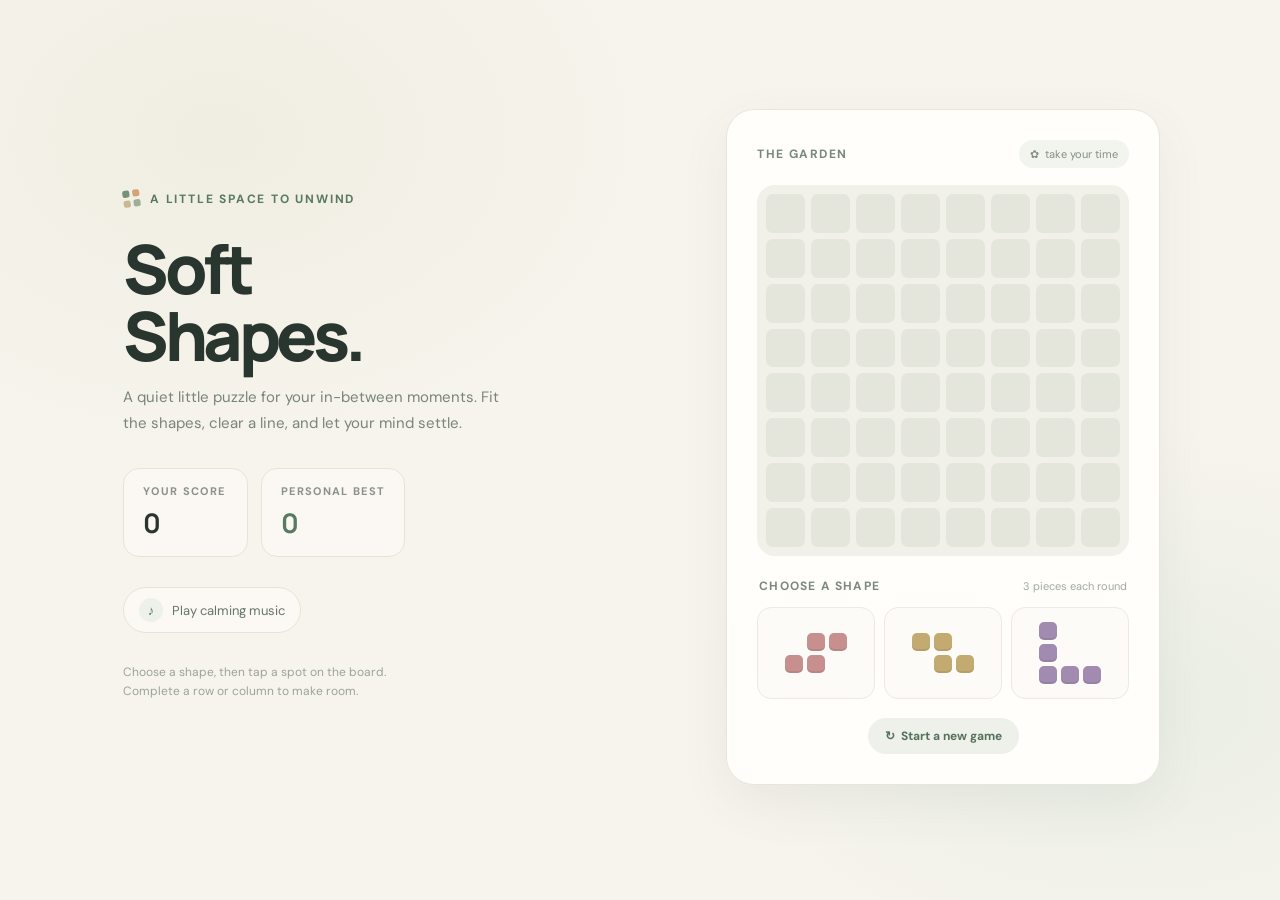
==== commit 198a366b: "Save source and v2 conversation for issue #5 Run: 43649679164 Generation: 43649679164-1794696539983" ====
--- a/index.html
+++ b/index.html
@@ -1,194 +1,74 @@
-<!DOCTYPE html>
+<!doctype html>
 <html lang="en">
 <head>
-<meta charset="UTF-8" />
-<meta name="viewport" content="width=device-width, initial-scale=1, maximum-scale=1, user-scalable=no" />
-<meta name="theme-color" content="#0a0713" />
-<title>SLAM CIRCUIT — Pro Wrestling Card Battle</title>
-<link rel="icon" href="data:image/svg+xml,<svg xmlns='http://www.w3.org/2000/svg' viewBox='0 0 32 32'><rect width='32' height='32' fill='%230a0713'/><rect x='4' y='12' width='24' height='9' fill='%23ffc857'/><rect x='13' y='9' width='6' height='15' fill='%23ffc857'/></svg>" />
-<link rel="stylesheet" href="styles.css" />
+  <meta charset="utf-8">
+  <meta name="viewport" content="width=device-width, initial-scale=1, viewport-fit=cover">
+  <meta name="theme-color" content="#f7f4ed">
+  <title>Soft Shapes — a little block puzzle</title>
+  <style>
+    @import url('https://fonts.googleapis.com/css2?family=DM+Sans:wght@400;500;600;700&family=Manrope:wght@400;500;600;700;800&display=swap');
+    :root{--paper:#f7f4ed;--ink:#28362f;--muted:#87928a;--green:#577a63;--green-dark:#3c5a48;--line:#e6e3da;--cream:#fffefa;--shadow:0 18px 50px #52624f13;--cell:clamp(28px,8.2vw,52px);}
+    *{box-sizing:border-box} body{margin:0;min-height:100vh;background:radial-gradient(ellipse at 17% 15%,#f0ede2 0,transparent 30%),radial-gradient(ellipse at 88% 78%,#e9eee5 0,transparent 28%),var(--paper);color:var(--ink);font-family:'DM Sans',sans-serif;display:flex;justify-content:center;align-items:center;padding:26px 18px 32px}
+    button{font:inherit;color:inherit} .app{width:min(100%,1040px);display:grid;grid-template-columns: minmax(0,1.1fr) minmax(300px,.9fr);gap:clamp(26px,6vw,76px);align-items:center}
+    .intro{padding:10px 0 0 3px}.brand{display:flex;align-items:center;gap:10px;color:var(--green);font-size:12px;font-weight:700;letter-spacing:.15em;text-transform:uppercase}.brand-mark{display:grid;grid-template-columns:repeat(2,7px);gap:3px;transform:rotate(-8deg)}.brand-mark i{width:7px;height:7px;border-radius:2px;background:#76917a}.brand-mark i:nth-child(2){background:#d6a377}.brand-mark i:nth-child(3){background:#c9b991}.brand-mark i:nth-child(4){background:#9eaf93}
+    h1{font:800 clamp(40px,6vw,68px)/.98 'Manrope',sans-serif;letter-spacing:-.065em;margin:28px 0 15px}.subtitle{color:#78847c;font-size:15px;line-height:1.75;max-width:380px;margin:0}.stats{display:flex;gap:13px;margin:32px 0 30px}.stat{min-width:125px;padding:15px 19px;border:1px solid var(--line);border-radius:16px;background:#fffefa80}.stat span{display:block;color:var(--muted);font-size:11px;font-weight:700;letter-spacing:.12em;text-transform:uppercase;margin-bottom:6px}.stat strong{font:700 27px 'Manrope',sans-serif;letter-spacing:-.04em}.stat.best strong{color:var(--green)}
+    .music-toggle{border:1px solid var(--line);background:#fffefa9e;border-radius:100px;padding:10px 15px;display:inline-flex;align-items:center;gap:9px;cursor:pointer;font-size:13px;color:#66746a;transition:.2s}.music-toggle:hover{border-color:#b9c5b7;background:white}.music-toggle .sound-icon{width:24px;height:24px;border-radius:50%;display:grid;place-items:center;background:#edf1e9;color:var(--green);font-size:13px}.music-toggle[aria-pressed="true"] .sound-icon{background:var(--green);color:white}.hint{font-size:12px;color:#9aa39c;margin-top:30px;line-height:1.6}
+    .game-card{padding:clamp(18px,3vw,30px);border:1px solid #e8e5dc;border-radius:28px;background:#fffefa;box-shadow:var(--shadow);position:relative}.game-head{display:flex;justify-content:space-between;align-items:center;margin-bottom:17px}.game-label{font-size:12px;font-weight:700;letter-spacing:.12em;text-transform:uppercase;color:#7a877d}.round-badge{font-size:11px;color:#829083;background:#f2f4ee;padding:7px 11px;border-radius:30px}.board-wrap{position:relative}.board{display:grid;grid-template-columns:repeat(8,1fr);gap:6px;aspect-ratio:1;padding:9px;background:#f1f0e9;border-radius:18px;touch-action:none;user-select:none}.cell{border-radius:7px;background:#e4e6dc;transition:background .12s,transform .12s;position:relative}.cell.filled{background:var(--tile,#799681);box-shadow:inset 0 -3px 0 #00000012;animation:pop .18s ease-out}.cell.preview{background:#a6bba4!important;opacity:.72}.cell.invalid{background:#d9a39a!important;opacity:.8}.cell.clearing{animation:clear .27s ease-in forwards}@keyframes pop{from{transform:scale(.75)}to{transform:scale(1)}}@keyframes clear{50%{transform:scale(.82);opacity:.55}100%{transform:scale(.1);opacity:0}}
+    .tray-title{display:flex;justify-content:space-between;align-items:center;margin:22px 2px 13px}.tray-title span:first-child{font-size:12px;font-weight:700;letter-spacing:.1em;text-transform:uppercase;color:#7c887e}.tray-title small{font-size:11px;color:#a0a9a0}.pieces{display:grid;grid-template-columns:repeat(3,1fr);gap:9px}.piece{height:92px;border:1px solid #eeeae2;background:#fcfbf7;border-radius:14px;display:grid;place-items:center;cursor:pointer;transition:transform .18s,border .18s,background .18s;touch-action:none;position:relative}.piece:hover{transform:translateY(-2px);border-color:#d6dfd3}.piece.selected{background:#f3f6f0;border-color:#94ab95;box-shadow:0 0 0 2px #e3ebe1}.piece.used{opacity:.3;pointer-events:none}.piece-shape{display:grid;gap:4px;pointer-events:none}.mini-cell{width:18px;height:18px;border-radius:5px;background:var(--piece-color,#799681);box-shadow:inset 0 -2px #00000012}.mini-cell.empty{visibility:hidden}.toast{position:absolute;left:50%;top:44%;transform:translate(-50%,-50%) scale(.9);padding:11px 16px;border-radius:30px;background:#34483a;color:white;font-size:13px;font-weight:600;white-space:nowrap;opacity:0;pointer-events:none;transition:.2s;z-index:2;box-shadow:0 7px 22px #30433535}.toast.show{opacity:1;transform:translate(-50%,-50%) scale(1)}
+    .bottom-row{display:flex;justify-content:center;margin-top:19px}.new-game{border:0;background:#edf1e9;border-radius:30px;padding:10px 17px;color:#56705b;font-size:12px;font-weight:700;cursor:pointer;transition:.2s}.new-game:hover{background:#e3eade;transform:translateY(-1px)}.overlay{position:absolute;inset:0;border-radius:28px;background:#fffefaed;display:none;align-items:center;justify-content:center;flex-direction:column;text-align:center;padding:26px;z-index:3}.overlay.show{display:flex}.overlay h2{font:800 30px 'Manrope',sans-serif;letter-spacing:-.05em;margin:0 0 7px}.overlay p{color:#7d8980;font-size:14px;margin:0 0 22px}.overlay button{border:0;background:var(--green);color:white;border-radius:30px;padding:12px 22px;font-weight:700;cursor:pointer}
+    @media(max-width:750px){body{align-items:flex-start;padding:16px 15px 28px}.app{grid-template-columns:1fr;gap:16px;width:min(100%,440px)}.intro{padding:0;text-align:center}.brand{justify-content:center;font-size:10px}h1{font-size:39px;margin:9px 0 6px}.subtitle{font-size:12px;line-height:1.5;max-width:340px;margin:auto}.stats{justify-content:center;margin:12px 0 9px;gap:9px}.stat{min-width:112px;padding:8px 15px}.stat span{font-size:9px;margin-bottom:2px}.stat strong{font-size:21px}.music-toggle{padding:6px 12px;font-size:11px}.music-toggle .sound-icon{width:21px;height:21px}.hint{display:none}.game-card{padding:18px;border-radius:23px}.board{gap:5px;padding:8px;border-radius:15px}.cell{border-radius:6px}.piece{height:75px}.mini-cell{width:16px;height:16px;border-radius:4px}.tray-title{margin:17px 2px 10px}.bottom-row{margin-top:13px}}
+    @media(max-width:360px){:root{--cell:28px}.game-card{padding:14px}.board{gap:4px;padding:7px}.pieces{gap:6px}.piece{height:67px}.mini-cell{width:14px;height:14px}.subtitle{font-size:12px}}
+  </style>
 </head>
 <body>
-<div id="app">
-  <div id="stage-wrap">
-    <canvas id="stage" width="640" height="360" aria-label="Wrestling arena"></canvas>
-    <div class="stage-scan"></div>
-    <div class="stage-vignette"></div>
-  </div>
-
-  <!-- FLOATING COMBAT TEXT -->
-  <div id="floaters" aria-hidden="true"></div>
-
-  <!-- BATTLE HUD -->
-  <header id="hud" class="hidden">
-    <div class="fighter-panel player" id="panel-player">
-      <canvas class="portrait" id="portrait-player" width="64" height="64"></canvas>
-      <div class="fighter-info">
-        <div class="fighter-top">
-          <span class="fighter-name" id="player-name">REX MADDOX</span>
-          <span class="fighter-tag" id="player-tag">POWERHOUSE</span>
-        </div>
-        <div class="bar hp-bar"><span class="bar-fill" id="player-hp-fill"></span><span class="bar-label" id="player-hp-label">84/84</span></div>
-        <div class="bar heat-bar"><span class="bar-fill" id="player-heat-fill"></span><span class="bar-label">HEAT <b id="player-heat-label">0</b></span></div>
-        <div class="badge-row" id="player-badges"></div>
-      </div>
-    </div>
-
-    <div class="match-center">
-      <div class="match-line"><span id="match-label">MATCH 1 / 3</span><span class="dot">◆</span><span id="match-stakes">QUALIFIER</span></div>
-      <div class="crowd-wrap" title="Crowd meter — fill it for a bonus momentum point">
-        <span class="crowd-icon">☻</span>
-        <div class="crowd-bar"><span id="crowd-fill"></span><i class="crowd-notch" style="left:50%"></i></div>
-        <span class="crowd-icon">☻</span>
-      </div>
-      <div class="hud-buttons">
-        <button class="icon-btn" id="btn-help" title="How to play (H)" aria-label="How to play">?</button>
-        <button class="icon-btn" id="btn-sound" title="Toggle sound" aria-label="Toggle sound">♪</button>
-        <button class="icon-btn" id="btn-pause" title="Pause (Esc)" aria-label="Pause">II</button>
-      </div>
-    </div>
-
-    <div class="fighter-panel enemy" id="panel-enemy">
-      <div class="fighter-info">
-        <div class="fighter-top">
-          <span class="fighter-tag" id="enemy-tag">THE WALL</span>
-          <span class="fighter-name" id="enemy-name">BRUTUS KANE</span>
-        </div>
-        <div class="bar hp-bar"><span class="bar-fill" id="enemy-hp-fill"></span><span class="bar-label" id="enemy-hp-label">65/65</span></div>
-        <div class="bar heat-bar rage-bar"><span class="bar-fill" id="enemy-rage-fill"></span><span class="bar-label">RAGE <b id="enemy-rage-label">0</b></span></div>
-        <div class="badge-row" id="enemy-badges"></div>
-      </div>
-      <canvas class="portrait" id="portrait-enemy" width="64" height="64"></canvas>
-    </div>
-  </header>
-
-  <!-- ENEMY INTENT -->
-  <div id="intent" class="hidden" aria-live="polite">
-    <div class="intent-label">INCOMING</div>
-    <div class="intent-body">
-      <canvas id="intent-icon" width="24" height="24"></canvas>
-      <div class="intent-text">
-        <div class="intent-name" id="intent-name">LARIAT</div>
-        <div class="intent-sub" id="intent-sub">9 DAMAGE</div>
-      </div>
-      <div class="intent-dmg" id="intent-dmg">9</div>
-    </div>
-  </div>
-
-  <!-- BATTLE BOTTOM DOCK -->
-  <footer id="dock" class="hidden">
-    <div class="dock-left">
-      <div class="mom-label">MOMENTUM</div>
-      <div class="pips" id="momentum-pips"></div>
-      <div class="deck-count"><span class="pile-icon">▤</span> DRAW <b id="draw-count">8</b></div>
-      <div class="deck-count"><span class="pile-icon dim">▥</span> DISCARD <b id="discard-count">0</b></div>
-    </div>
-    <div class="hand-wrap">
-      <div class="chain-readout" id="chain-readout">CHAIN <b>0</b></div>
-      <div id="hand" class="hand"></div>
-    </div>
-    <div class="dock-right">
-      <button id="btn-endturn" class="pixel-btn end-btn">END TURN<span class="end-hint">SPACE</span></button>
-      <div class="turn-readout">TURN <b id="turn-count">1</b></div>
-    </div>
-  </footer>
-
-  <div id="commentary" class="hidden"><span class="commentary-tag">COMMENTARY</span><span id="commentary-text">The bell has rung!</span></div>
-
-  <!-- TITLE -->
-  <section id="screen-title" class="overlay screen">
-    <div class="title-inner">
-      <div class="kicker">★ THE WORLD'S PREMIER CARD LEAGUE ★</div>
-      <h1 class="logo"><span class="logo-slam">SLAM</span><span class="logo-circuit">CIRCUIT</span></h1>
-      <div class="logo-strip">PRO WRESTLING CARD BATTLE</div>
-      <div class="title-belt">
-        <span class="belt-wing">◆</span>
-        <div class="belt-plate"><span class="belt-star">★</span><span class="belt-word">SLAM</span></div>
-        <span class="belt-wing">◆</span>
-      </div>
-      <p class="title-blurb">Three matches. One championship.<br/>Build your heat, break their guard, hit your finisher.</p>
-      <button id="btn-start" class="pixel-btn big gold">PRESS START</button>
-      <button id="btn-how" class="pixel-btn ghost">HOW TO PLAY</button>
-      <div class="title-foot">A 64-BIT PIXEL WRESTLING CARD BATTLE · SOUND ON RECOMMENDED</div>
-    </div>
-  </section>
-
-  <!-- SELECT -->
-  <section id="screen-select" class="overlay screen hidden">
-    <div class="select-inner">
-      <div class="screen-head">
-        <div class="screen-kicker">TONIGHT'S CARD</div>
-        <h2>CHOOSE YOUR FIGHTER</h2>
-        <p>Each wrestler brings a unique deck, passive ability and signature finisher.</p>
-      </div>
-      <div class="fighter-grid" id="fighter-grid"></div>
-      <div class="select-actions">
-        <button id="btn-back-title" class="pixel-btn ghost small">◀ BACK</button>
-        <div class="select-tip">CLICK A FIGHTER · THEN <b>ENTER THE RING</b></div>
-        <button id="btn-enter-ring" class="pixel-btn gold" disabled>ENTER THE RING ▶</button>
-      </div>
-    </div>
-  </section>
-
-  <!-- MATCH SPLASH -->
-  <section id="screen-splash" class="overlay screen hidden splash-screen">
-    <div class="splash-inner">
-      <div class="splash-match" id="splash-match">MATCH 1 · QUALIFIER</div>
-      <div class="splash-names">
-        <div class="splash-side left"><span id="splash-player">REX MADDOX</span><small id="splash-player-tag">POWERHOUSE</small></div>
-        <div class="splash-vs">VS</div>
-        <div class="splash-side right"><span id="splash-enemy">BRUTUS KANE</span><small id="splash-enemy-tag">THE WALL</small></div>
-      </div>
-      <div class="splash-quote" id="splash-quote">"You're stepping into MY ring, kid."</div>
-    </div>
-  </section>
-
-  <!-- REWARD -->
-  <section id="screen-reward" class="overlay screen hidden">
-    <div class="reward-inner">
-      <div class="screen-kicker" id="reward-kicker">MATCH WON</div>
-      <h2 class="reward-title">SIGN A NEW MOVE</h2>
-      <p class="reward-sub" id="reward-sub">Add one card to your deck. Your stamina was restored by 35%.</p>
-      <div class="reward-grid" id="reward-grid"></div>
-      <button id="btn-skip-reward" class="pixel-btn ghost small">SKIP — TAKE THE GATE</button>
-    </div>
-  </section>
-
-  <!-- RESULT -->
-  <section id="screen-result" class="overlay screen hidden">
-    <div class="result-inner">
-      <div class="result-belt" id="result-belt">★</div>
-      <h2 id="result-title">CHAMPION!</h2>
-      <div class="result-sub" id="result-sub">You run the circuit.</div>
-      <div class="result-stats" id="result-stats"></div>
-      <div class="result-actions">
-        <button id="btn-restart" class="pixel-btn gold">NEW RUN</button>
-        <button id="btn-retry" class="pixel-btn red hidden">REMATCH</button>
-      </div>
-    </div>
-  </section>
-
-  <!-- HELP / PAUSE -->
-  <section id="screen-help" class="overlay screen hidden">
-    <div class="modal-inner help-inner">
-      <button class="modal-close" id="btn-close-help" aria-label="Close">✕</button>
-      <div class="screen-kicker">THE RULEBOOK</div>
-      <h2>HOW TO FIGHT</h2>
-      <div class="help-grid">
-        <div class="help-block"><h3>1 · WIN THE MATCH</h3><p>Knock your opponent's stamina to <b>0</b> before they do the same to you. Win three matches to take the belt.</p></div>
-        <div class="help-block"><h3>2 · SPEND MOMENTUM</h3><p>You start each turn with <b>3 momentum</b>. Cards cost 0–3. Unspent momentum is lost, so empty your tank.</p></div>
-        <div class="help-block"><h3>3 · BUILD HEAT</h3><p>Taunts and big moves raise your <b>Heat</b>. At 55–60 heat your <b>finisher</b> unlocks — it spends the heat.</p></div>
-        <div class="help-block"><h3>4 · CHAIN CARDS</h3><p>Every card played after the first in a turn adds <b>+1 damage</b> to that card (up to +3). End with your biggest move.</p></div>
-        <div class="help-block"><h3>5 · READ THE INTENT</h3><p>The <b>INCOMING</b> panel shows exactly what your opponent will do next. Bank <b>guard</b> or play a <b>counter</b>.</p></div>
-        <div class="help-block"><h3>6 · WORK THE CROWD</h3><p>Dealing damage fills the <b>crowd meter</b>. Fill it completely for <b>+1 momentum</b> next turn.</p></div>
-      </div>
-      <div class="help-keys"><span><b>1–9</b> play card</span><span><b>SPACE</b> end turn</span><span><b>H</b> rules</span><span><b>ESC</b> pause</span></div>
-      <button class="pixel-btn gold" id="btn-help-back">BACK TO THE ACTION</button>
-    </div>
-  </section>
-
-  <div id="toast" class="hidden"></div>
-</div>
-<script src="game.js"></script>
+  <main class="app">
+    <section class="intro" aria-label="Game information">
+      <div class="brand"><span class="brand-mark" aria-hidden="true"><i></i><i></i><i></i><i></i></span> a little space to unwind</div>
+      <h1>Soft<br>Shapes.</h1>
+      <p class="subtitle">A quiet little puzzle for your in-between moments. Fit the shapes, clear a line, and let your mind settle.</p>
+      <div class="stats"><div class="stat"><span>your score</span><strong id="score">0</strong></div><div class="stat best"><span>personal best</span><strong id="best">0</strong></div></div>
+      <button class="music-toggle" id="musicToggle" aria-pressed="false"><span class="sound-icon" id="soundIcon">♪</span><span id="musicLabel">Play calming music</span></button>
+      <p class="hint">Choose a shape, then tap a spot on the board.<br>Complete a row or column to make room.</p>
+    </section>
+    <section class="game-card" aria-label="Block puzzle game">
+      <div class="game-head"><span class="game-label">The garden</span><span class="round-badge">✿ &nbsp;take your time</span></div>
+      <div class="board-wrap"><div class="board" id="board" role="grid" aria-label="8 by 8 game board"></div><div class="toast" id="toast" aria-live="polite"></div></div>
+      <div class="tray-title"><span>Choose a shape</span><small>3 pieces each round</small></div>
+      <div class="pieces" id="pieces" aria-label="Available pieces"></div>
+      <div class="bottom-row"><button class="new-game" id="newGame">↻ &nbsp;Start a new game</button></div>
+      <div class="overlay" id="overlay"><h2>Lovely work.</h2><p id="finalLine">No more spaces for now.</p><button id="again">Play another round</button></div>
+    </section>
+  </main>
+<script>
+(() => {
+  const N=8, COLORS=['#78947c','#d6a077','#8e9cba','#c78f8e','#c3aa70','#78a5a1','#a18bb0'];
+  const SHAPES=[[[0,0]],[[0,0],[0,1]],[[0,0],[0,1],[0,2]],[[0,0],[1,0],[2,0]],[[0,0],[0,1],[1,0],[1,1]],[[0,0],[0,1],[0,2],[1,0]],[[0,0],[1,0],[2,0],[2,1]],[[0,0],[0,1],[0,2],[1,1]],[[0,1],[1,0],[1,1],[1,2]],[[0,0],[1,0],[1,1],[2,1]],[[0,1],[0,2],[1,0],[1,1]],[[0,0],[1,0],[2,0],[3,0]],[[0,0],[0,1],[0,2],[0,3]],[[0,0],[1,0],[2,0],[3,0],[3,1]],[[0,0],[0,1],[0,2],[1,0],[1,1]],[[0,1],[1,0],[1,1],[1,2],[2,1]],[[0,0],[1,0],[2,0],[2,1],[2,2]],[[0,0],[0,1],[1,1],[1,2]]];
+  const boardEl=document.getElementById('board'), piecesEl=document.getElementById('pieces'), scoreEl=document.getElementById('score'), bestEl=document.getElementById('best'), toastEl=document.getElementById('toast'), overlay=document.getElementById('overlay');
+  let grid=Array(N*N).fill(null), score=0, best=Number(localStorage.getItem('softShapesBest')||0), pieces=[], selected=-1, audioCtx=null, musicOn=false, musicTimer=null, toastTimer=null;
+  bestEl.textContent=best;
+  for(let i=0;i<N*N;i++){const c=document.createElement('div');c.className='cell';c.dataset.index=i;c.setAttribute('role','gridcell');boardEl.appendChild(c)}
+  const cells=[...boardEl.children];
+  function updateScore(){scoreEl.textContent=score; if(score>best){best=score;bestEl.textContent=best;localStorage.setItem('softShapesBest',best)}}
+  function makeRound(){pieces=[];selected=-1;for(let i=0;i<3;i++){let shape=SHAPES[Math.floor(Math.random()*SHAPES.length)];pieces.push({shape:shape.map(c=>[...c]),color:COLORS[Math.floor(Math.random()*COLORS.length)],used:false})}renderPieces();checkGameOver()}
+  function renderPieces(){piecesEl.innerHTML='';pieces.forEach((p,index)=>{let item=document.createElement('button');item.className='piece'+(p.used?' used':'')+(index===selected?' selected':'');item.setAttribute('aria-label',`Choose shape ${index+1}`);let rows=Math.max(...p.shape.map(c=>c[0]))+1,cols=Math.max(...p.shape.map(c=>c[1]))+1;let shape=document.createElement('span');shape.className='piece-shape';shape.style.gridTemplateColumns=`repeat(${cols},18px)`;shape.style.setProperty('--piece-color',p.color);for(let y=0;y<rows;y++)for(let x=0;x<cols;x++){let cell=document.createElement('i');cell.className='mini-cell'+(p.shape.some(([r,col])=>r===y&&col===x)?'':' empty');shape.appendChild(cell)}item.appendChild(shape);item.addEventListener('click',()=>{if(p.used)return;selected=index;renderPieces();showToast('Tap a place for your shape')});piecesEl.appendChild(item)})}
+  function canPlace(piece,row,col){return piece.shape.every(([dy,dx])=>row+dy<N&&col+dx<N&&row+dy>=0&&col+dx>=0&&!grid[(row+dy)*N+col+dx])}
+  function place(pieceIndex,row,col){const p=pieces[pieceIndex];if(!p||p.used)return;if(!canPlace(p,row,col)){showToast('That spot is already taken');return}p.shape.forEach(([dy,dx])=>{grid[(row+dy)*N+col+dx]=p.color});score+=p.shape.length;updateScore();p.used=true;selected=-1;paint();let clearRows=[];for(let r=0;r<N;r++)if(grid.slice(r*N,(r+1)*N).every(Boolean))clearRows.push(...Array.from({length:N},(_,c)=>r*N+c));let clearCols=[];for(let c=0;c<N;c++)if(Array.from({length:N},(_,r)=>grid[r*N+c]).every(Boolean))clearCols.push(...Array.from({length:N},(_,r)=>r*N+c));let clearSet=new Set([...clearRows,...clearCols]);if(clearSet.size){clearSet.forEach(i=>cells[i].classList.add('clearing'));setTimeout(()=>{clearSet.forEach(i=>grid[i]=null);score+=clearSet.size*2+(clearRows.length&&clearCols.length?10:0);updateScore();paint();if(clearRows.length&&clearCols.length)showToast('A perfect little cross ✿');else showToast(clearSet.size===N?'A line cleared ✿':`${clearRows.length+clearCols.length} lines cleared ✿`);continueRound()},280)}else continueRound()}
+  function continueRound(){renderPieces();if(pieces.every(p=>p.used)){setTimeout(makeRound,230)}else checkGameOver()}
+  function checkGameOver(){if(pieces.length&&pieces.every(p=>p.used||!anySpot(p)))setTimeout(()=>{overlay.classList.add('show');document.getElementById('finalLine').textContent=`You gathered ${score} points. The garden will be here when you’re ready.`},240)}
+  function anySpot(p){for(let r=0;r<N;r++)for(let c=0;c<N;c++)if(canPlace(p,r,c))return true;return false}
+  function paint(){cells.forEach((cell,i)=>{cell.classList.remove('preview','invalid','clearing');cell.classList.toggle('filled',!!grid[i]);cell.style.setProperty('--tile',grid[i]||'')})}
+  function showToast(message){toastEl.textContent=message;toastEl.classList.add('show');clearTimeout(toastTimer);toastTimer=setTimeout(()=>toastEl.classList.remove('show'),1250)}
+  function boardPoint(event){let rect=boardEl.getBoundingClientRect(),x=(event.clientX-rect.left-8)/(rect.width-16),y=(event.clientY-rect.top-8)/(rect.height-16);return [Math.floor(y*N),Math.floor(x*N)]}
+  function preview(event){if(selected<0||pieces[selected]?.used)return;let [r,c]=boardPoint(event),p=pieces[selected],ok=canPlace(p,r,c);cells.forEach(el=>el.classList.remove('preview','invalid'));p.shape.forEach(([dy,dx])=>{let i=(r+dy)*N+c+dx;if(r+dy>=0&&r+dy<N&&c+dx>=0&&c+dx<N)cells[i].classList.add(ok?'preview':'invalid')})}
+  boardEl.addEventListener('pointermove',preview);boardEl.addEventListener('pointerleave',()=>cells.forEach(el=>el.classList.remove('preview','invalid')));boardEl.addEventListener('pointerdown',e=>{if(selected<0){showToast('Choose a shape first');return}let [r,c]=boardPoint(e);place(selected,r,c)});
+  function startGame(){grid=Array(N*N).fill(null);score=0;updateScore();overlay.classList.remove('show');paint();makeRound()}
+  document.getElementById('newGame').addEventListener('click',startGame);document.getElementById('again').addEventListener('click',startGame);
+  // Gentle, original ambient music: slow sine-wave chords with no external audio assets.
+  const chordNotes=[[261.63,329.63,392],[220,261.63,329.63],[174.61,220,261.63],[196,246.94,293.66]];let chordIndex=0;
+  function playChord(){if(!audioCtx||!musicOn)return;let now=audioCtx.currentTime;chordNotes[chordIndex++%chordNotes.length].forEach((freq,i)=>{let osc=audioCtx.createOscillator(),gain=audioCtx.createGain();osc.type='sine';osc.frequency.value=freq;gain.gain.setValueAtTime(0,now);gain.gain.linearRampToValueAtTime(.017,now+1.6);gain.gain.setValueAtTime(.017,now+4.8);gain.gain.exponentialRampToValueAtTime(.001,now+7.5);osc.connect(gain);gain.connect(audioCtx.destination);osc.start(now);osc.stop(now+7.6)})}
+  document.getElementById('musicToggle').addEventListener('click',async()=>{musicOn=!musicOn;if(musicOn){audioCtx=audioCtx||new(window.AudioContext||window.webkitAudioContext)();if(audioCtx.state==='suspended')await audioCtx.resume();playChord();musicTimer=setInterval(playChord,6200)}else{clearInterval(musicTimer)}document.getElementById('musicToggle').setAttribute('aria-pressed',String(musicOn));document.getElementById('musicLabel').textContent=musicOn?'Calming music is on':'Play calming music';document.getElementById('soundIcon').textContent=musicOn?'♫':'♪'});
+  makeRound();
+})();
+</script>
 </body>
 </html>
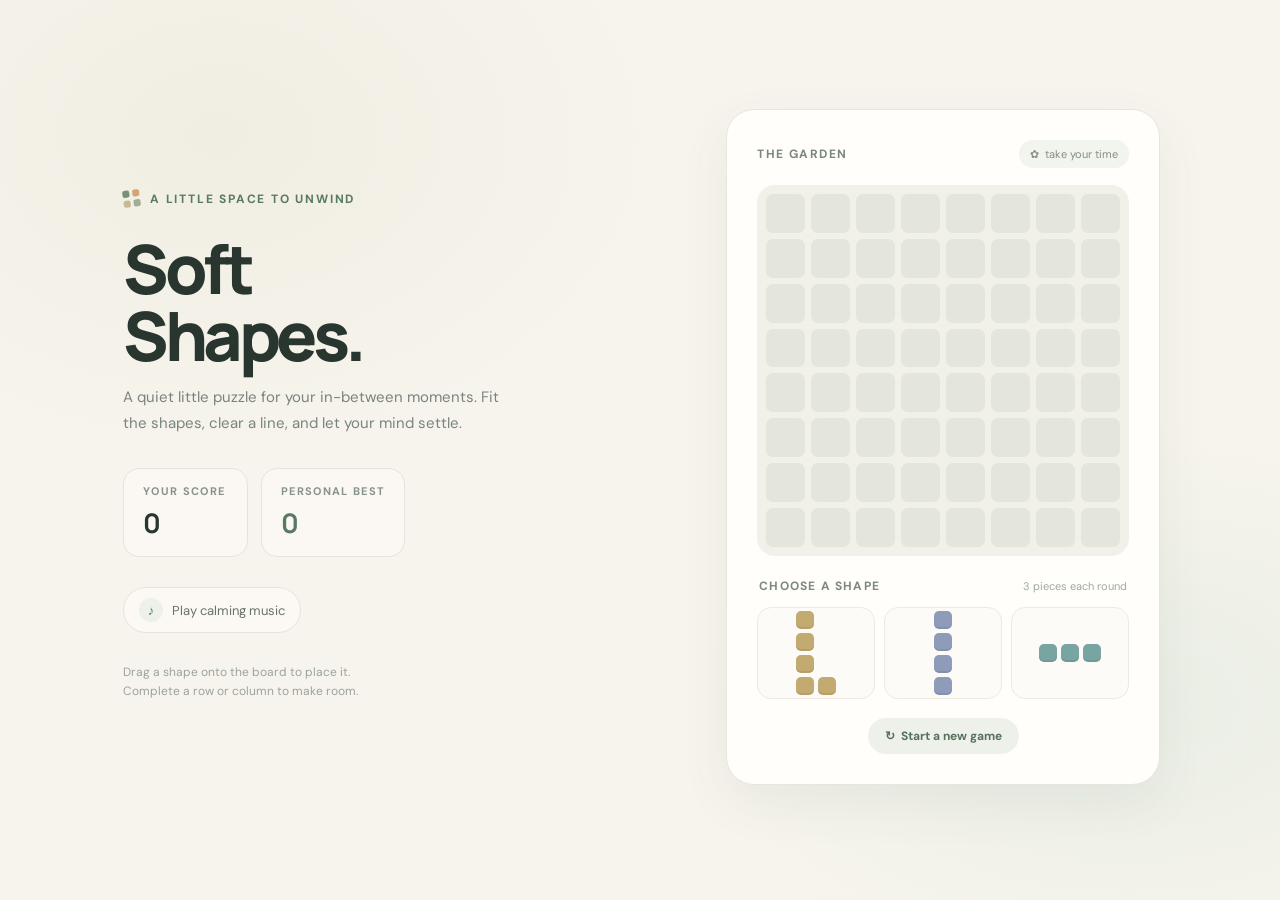
==== commit 36dc38c8: "Save source and v2 conversation for issue #5 Run: 43649679164 Generation: 43649679164-1794698175465" ====
--- a/index.html
+++ b/index.html
@@ -14,7 +14,7 @@
     h1{font:800 clamp(40px,6vw,68px)/.98 'Manrope',sans-serif;letter-spacing:-.065em;margin:28px 0 15px}.subtitle{color:#78847c;font-size:15px;line-height:1.75;max-width:380px;margin:0}.stats{display:flex;gap:13px;margin:32px 0 30px}.stat{min-width:125px;padding:15px 19px;border:1px solid var(--line);border-radius:16px;background:#fffefa80}.stat span{display:block;color:var(--muted);font-size:11px;font-weight:700;letter-spacing:.12em;text-transform:uppercase;margin-bottom:6px}.stat strong{font:700 27px 'Manrope',sans-serif;letter-spacing:-.04em}.stat.best strong{color:var(--green)}
     .music-toggle{border:1px solid var(--line);background:#fffefa9e;border-radius:100px;padding:10px 15px;display:inline-flex;align-items:center;gap:9px;cursor:pointer;font-size:13px;color:#66746a;transition:.2s}.music-toggle:hover{border-color:#b9c5b7;background:white}.music-toggle .sound-icon{width:24px;height:24px;border-radius:50%;display:grid;place-items:center;background:#edf1e9;color:var(--green);font-size:13px}.music-toggle[aria-pressed="true"] .sound-icon{background:var(--green);color:white}.hint{font-size:12px;color:#9aa39c;margin-top:30px;line-height:1.6}
     .game-card{padding:clamp(18px,3vw,30px);border:1px solid #e8e5dc;border-radius:28px;background:#fffefa;box-shadow:var(--shadow);position:relative}.game-head{display:flex;justify-content:space-between;align-items:center;margin-bottom:17px}.game-label{font-size:12px;font-weight:700;letter-spacing:.12em;text-transform:uppercase;color:#7a877d}.round-badge{font-size:11px;color:#829083;background:#f2f4ee;padding:7px 11px;border-radius:30px}.board-wrap{position:relative}.board{display:grid;grid-template-columns:repeat(8,1fr);gap:6px;aspect-ratio:1;padding:9px;background:#f1f0e9;border-radius:18px;touch-action:none;user-select:none}.cell{border-radius:7px;background:#e4e6dc;transition:background .12s,transform .12s;position:relative}.cell.filled{background:var(--tile,#799681);box-shadow:inset 0 -3px 0 #00000012;animation:pop .18s ease-out}.cell.preview{background:#a6bba4!important;opacity:.72}.cell.invalid{background:#d9a39a!important;opacity:.8}.cell.clearing{animation:clear .27s ease-in forwards}@keyframes pop{from{transform:scale(.75)}to{transform:scale(1)}}@keyframes clear{50%{transform:scale(.82);opacity:.55}100%{transform:scale(.1);opacity:0}}
-    .tray-title{display:flex;justify-content:space-between;align-items:center;margin:22px 2px 13px}.tray-title span:first-child{font-size:12px;font-weight:700;letter-spacing:.1em;text-transform:uppercase;color:#7c887e}.tray-title small{font-size:11px;color:#a0a9a0}.pieces{display:grid;grid-template-columns:repeat(3,1fr);gap:9px}.piece{height:92px;border:1px solid #eeeae2;background:#fcfbf7;border-radius:14px;display:grid;place-items:center;cursor:pointer;transition:transform .18s,border .18s,background .18s;touch-action:none;position:relative}.piece:hover{transform:translateY(-2px);border-color:#d6dfd3}.piece.selected{background:#f3f6f0;border-color:#94ab95;box-shadow:0 0 0 2px #e3ebe1}.piece.used{opacity:.3;pointer-events:none}.piece-shape{display:grid;gap:4px;pointer-events:none}.mini-cell{width:18px;height:18px;border-radius:5px;background:var(--piece-color,#799681);box-shadow:inset 0 -2px #00000012}.mini-cell.empty{visibility:hidden}.toast{position:absolute;left:50%;top:44%;transform:translate(-50%,-50%) scale(.9);padding:11px 16px;border-radius:30px;background:#34483a;color:white;font-size:13px;font-weight:600;white-space:nowrap;opacity:0;pointer-events:none;transition:.2s;z-index:2;box-shadow:0 7px 22px #30433535}.toast.show{opacity:1;transform:translate(-50%,-50%) scale(1)}
+    .tray-title{display:flex;justify-content:space-between;align-items:center;margin:22px 2px 13px}.tray-title span:first-child{font-size:12px;font-weight:700;letter-spacing:.1em;text-transform:uppercase;color:#7c887e}.tray-title small{font-size:11px;color:#a0a9a0}.pieces{display:grid;grid-template-columns:repeat(3,1fr);gap:9px}.piece{height:92px;border:1px solid #eeeae2;background:#fcfbf7;border-radius:14px;display:grid;place-items:center;cursor:pointer;transition:transform .18s,border .18s,background .18s;touch-action:none;position:relative}.piece:hover{transform:translateY(-2px);border-color:#d6dfd3}.piece.selected{background:#f3f6f0;border-color:#94ab95;box-shadow:0 0 0 2px #e3ebe1}.piece.drag-source{opacity:.38;transform:scale(.94)}.piece.used{opacity:.3;pointer-events:none}.piece-shape{display:grid;gap:4px;pointer-events:none}.mini-cell{width:18px;height:18px;border-radius:5px;background:var(--piece-color,#799681);box-shadow:inset 0 -2px #00000012}.mini-cell.empty{visibility:hidden}.toast{position:absolute;left:50%;top:44%;transform:translate(-50%,-50%) scale(.9);padding:11px 16px;border-radius:30px;background:#34483a;color:white;font-size:13px;font-weight:600;white-space:nowrap;opacity:0;pointer-events:none;transition:.2s;z-index:2;box-shadow:0 7px 22px #30433535}.toast.show{opacity:1;transform:translate(-50%,-50%) scale(1)}
     .bottom-row{display:flex;justify-content:center;margin-top:19px}.new-game{border:0;background:#edf1e9;border-radius:30px;padding:10px 17px;color:#56705b;font-size:12px;font-weight:700;cursor:pointer;transition:.2s}.new-game:hover{background:#e3eade;transform:translateY(-1px)}.overlay{position:absolute;inset:0;border-radius:28px;background:#fffefaed;display:none;align-items:center;justify-content:center;flex-direction:column;text-align:center;padding:26px;z-index:3}.overlay.show{display:flex}.overlay h2{font:800 30px 'Manrope',sans-serif;letter-spacing:-.05em;margin:0 0 7px}.overlay p{color:#7d8980;font-size:14px;margin:0 0 22px}.overlay button{border:0;background:var(--green);color:white;border-radius:30px;padding:12px 22px;font-weight:700;cursor:pointer}
     @media(max-width:750px){body{align-items:flex-start;padding:16px 15px 28px}.app{grid-template-columns:1fr;gap:16px;width:min(100%,440px)}.intro{padding:0;text-align:center}.brand{justify-content:center;font-size:10px}h1{font-size:39px;margin:9px 0 6px}.subtitle{font-size:12px;line-height:1.5;max-width:340px;margin:auto}.stats{justify-content:center;margin:12px 0 9px;gap:9px}.stat{min-width:112px;padding:8px 15px}.stat span{font-size:9px;margin-bottom:2px}.stat strong{font-size:21px}.music-toggle{padding:6px 12px;font-size:11px}.music-toggle .sound-icon{width:21px;height:21px}.hint{display:none}.game-card{padding:18px;border-radius:23px}.board{gap:5px;padding:8px;border-radius:15px}.cell{border-radius:6px}.piece{height:75px}.mini-cell{width:16px;height:16px;border-radius:4px}.tray-title{margin:17px 2px 10px}.bottom-row{margin-top:13px}}
     @media(max-width:360px){:root{--cell:28px}.game-card{padding:14px}.board{gap:4px;padding:7px}.pieces{gap:6px}.piece{height:67px}.mini-cell{width:14px;height:14px}.subtitle{font-size:12px}}
@@ -28,7 +28,7 @@
       <p class="subtitle">A quiet little puzzle for your in-between moments. Fit the shapes, clear a line, and let your mind settle.</p>
       <div class="stats"><div class="stat"><span>your score</span><strong id="score">0</strong></div><div class="stat best"><span>personal best</span><strong id="best">0</strong></div></div>
       <button class="music-toggle" id="musicToggle" aria-pressed="false"><span class="sound-icon" id="soundIcon">♪</span><span id="musicLabel">Play calming music</span></button>
-      <p class="hint">Choose a shape, then tap a spot on the board.<br>Complete a row or column to make room.</p>
+      <p class="hint">Drag a shape onto the board to place it.<br>Complete a row or column to make room.</p>
     </section>
     <section class="game-card" aria-label="Block puzzle game">
       <div class="game-head"><span class="game-label">The garden</span><span class="round-badge">✿ &nbsp;take your time</span></div>
@@ -50,7 +50,7 @@
   const cells=[...boardEl.children];
   function updateScore(){scoreEl.textContent=score; if(score>best){best=score;bestEl.textContent=best;localStorage.setItem('softShapesBest',best)}}
   function makeRound(){pieces=[];selected=-1;for(let i=0;i<3;i++){let shape=SHAPES[Math.floor(Math.random()*SHAPES.length)];pieces.push({shape:shape.map(c=>[...c]),color:COLORS[Math.floor(Math.random()*COLORS.length)],used:false})}renderPieces();checkGameOver()}
-  function renderPieces(){piecesEl.innerHTML='';pieces.forEach((p,index)=>{let item=document.createElement('button');item.className='piece'+(p.used?' used':'')+(index===selected?' selected':'');item.setAttribute('aria-label',`Choose shape ${index+1}`);let rows=Math.max(...p.shape.map(c=>c[0]))+1,cols=Math.max(...p.shape.map(c=>c[1]))+1;let shape=document.createElement('span');shape.className='piece-shape';shape.style.gridTemplateColumns=`repeat(${cols},18px)`;shape.style.setProperty('--piece-color',p.color);for(let y=0;y<rows;y++)for(let x=0;x<cols;x++){let cell=document.createElement('i');cell.className='mini-cell'+(p.shape.some(([r,col])=>r===y&&col===x)?'':' empty');shape.appendChild(cell)}item.appendChild(shape);item.addEventListener('click',()=>{if(p.used)return;selected=index;renderPieces();showToast('Tap a place for your shape')});piecesEl.appendChild(item)})}
+  function renderPieces(){piecesEl.innerHTML='';pieces.forEach((p,index)=>{let item=document.createElement('button');item.className='piece'+(p.used?' used':'')+(index===selected?' selected':'');item.setAttribute('aria-label',`Drag shape ${index+1} onto the board`);item.setAttribute('aria-grabbed','false');let rows=Math.max(...p.shape.map(c=>c[0]))+1,cols=Math.max(...p.shape.map(c=>c[1]))+1;let shape=document.createElement('span');shape.className='piece-shape';shape.style.gridTemplateColumns=`repeat(${cols},18px)`;shape.style.setProperty('--piece-color',p.color);for(let y=0;y<rows;y++)for(let x=0;x<cols;x++){let cell=document.createElement('i');cell.className='mini-cell'+(p.shape.some(([r,col])=>r===y&&col===x)?'':' empty');shape.appendChild(cell)}item.appendChild(shape);item.addEventListener('pointerdown',e=>{if(p.used)return;e.preventDefault();selected=index;item.setPointerCapture(e.pointerId);item.setAttribute('aria-grabbed','true');item.classList.add('drag-source');showToast('Drag your shape onto the board')});item.addEventListener('pointermove',e=>{if(selected!==index||!item.hasPointerCapture(e.pointerId))return;let target=document.elementFromPoint(e.clientX,e.clientY);if(target&&boardEl.contains(target)){preview(e)}else cells.forEach(cell=>cell.classList.remove('preview','invalid'))});item.addEventListener('pointerup',e=>{if(selected!==index)return;item.classList.remove('drag-source');item.setAttribute('aria-grabbed','false');if(item.hasPointerCapture(e.pointerId))item.releasePointerCapture(e.pointerId);let target=document.elementFromPoint(e.clientX,e.clientY);if(target&&boardEl.contains(target)){let [r,c]=boardPoint(e);place(index,r,c)}else{selected=-1;renderPieces();showToast('Drag a shape onto the board to place it')}});item.addEventListener('pointercancel',()=>{item.classList.remove('drag-source');item.setAttribute('aria-grabbed','false');selected=-1;cells.forEach(cell=>cell.classList.remove('preview','invalid'));renderPieces()});piecesEl.appendChild(item)})}
   function canPlace(piece,row,col){return piece.shape.every(([dy,dx])=>row+dy<N&&col+dx<N&&row+dy>=0&&col+dx>=0&&!grid[(row+dy)*N+col+dx])}
   function place(pieceIndex,row,col){const p=pieces[pieceIndex];if(!p||p.used)return;if(!canPlace(p,row,col)){showToast('That spot is already taken');return}p.shape.forEach(([dy,dx])=>{grid[(row+dy)*N+col+dx]=p.color});score+=p.shape.length;updateScore();p.used=true;selected=-1;paint();let clearRows=[];for(let r=0;r<N;r++)if(grid.slice(r*N,(r+1)*N).every(Boolean))clearRows.push(...Array.from({length:N},(_,c)=>r*N+c));let clearCols=[];for(let c=0;c<N;c++)if(Array.from({length:N},(_,r)=>grid[r*N+c]).every(Boolean))clearCols.push(...Array.from({length:N},(_,r)=>r*N+c));let clearSet=new Set([...clearRows,...clearCols]);if(clearSet.size){clearSet.forEach(i=>cells[i].classList.add('clearing'));setTimeout(()=>{clearSet.forEach(i=>grid[i]=null);score+=clearSet.size*2+(clearRows.length&&clearCols.length?10:0);updateScore();paint();if(clearRows.length&&clearCols.length)showToast('A perfect little cross ✿');else showToast(clearSet.size===N?'A line cleared ✿':`${clearRows.length+clearCols.length} lines cleared ✿`);continueRound()},280)}else continueRound()}
   function continueRound(){renderPieces();if(pieces.every(p=>p.used)){setTimeout(makeRound,230)}else checkGameOver()}
@@ -60,7 +60,7 @@
   function showToast(message){toastEl.textContent=message;toastEl.classList.add('show');clearTimeout(toastTimer);toastTimer=setTimeout(()=>toastEl.classList.remove('show'),1250)}
   function boardPoint(event){let rect=boardEl.getBoundingClientRect(),x=(event.clientX-rect.left-8)/(rect.width-16),y=(event.clientY-rect.top-8)/(rect.height-16);return [Math.floor(y*N),Math.floor(x*N)]}
   function preview(event){if(selected<0||pieces[selected]?.used)return;let [r,c]=boardPoint(event),p=pieces[selected],ok=canPlace(p,r,c);cells.forEach(el=>el.classList.remove('preview','invalid'));p.shape.forEach(([dy,dx])=>{let i=(r+dy)*N+c+dx;if(r+dy>=0&&r+dy<N&&c+dx>=0&&c+dx<N)cells[i].classList.add(ok?'preview':'invalid')})}
-  boardEl.addEventListener('pointermove',preview);boardEl.addEventListener('pointerleave',()=>cells.forEach(el=>el.classList.remove('preview','invalid')));boardEl.addEventListener('pointerdown',e=>{if(selected<0){showToast('Choose a shape first');return}let [r,c]=boardPoint(e);place(selected,r,c)});
+  boardEl.addEventListener('pointermove',preview);boardEl.addEventListener('pointerleave',()=>cells.forEach(el=>el.classList.remove('preview','invalid')));
   function startGame(){grid=Array(N*N).fill(null);score=0;updateScore();overlay.classList.remove('show');paint();makeRound()}
   document.getElementById('newGame').addEventListener('click',startGame);document.getElementById('again').addEventListener('click',startGame);
   // Gentle, original ambient music: slow sine-wave chords with no external audio assets.
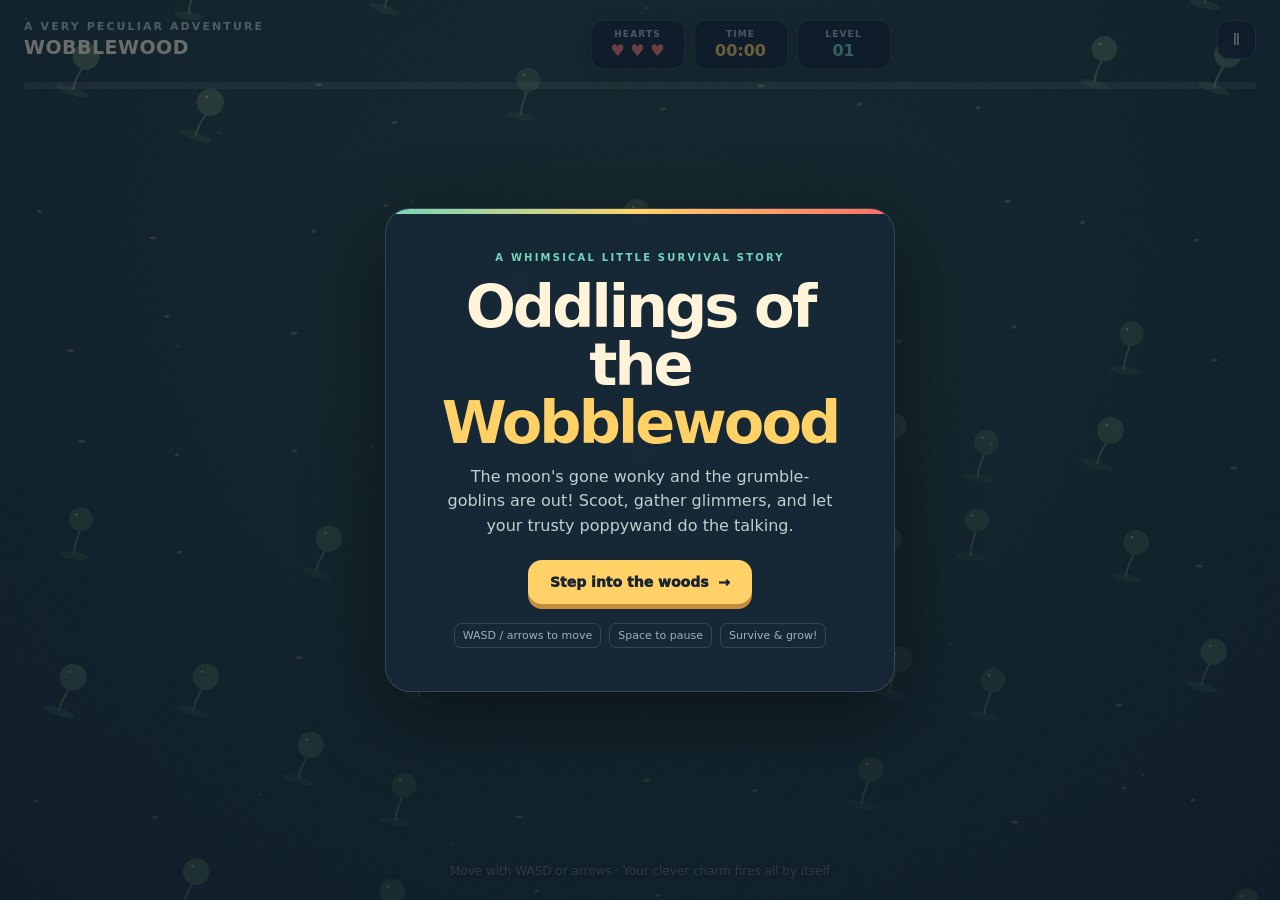
==== commit c3b3c474: "Save source and v2 conversation for issue #6 Run: 43782514462 Generation: 43782514462-1794790374257" ====
--- a/index.html
+++ b/index.html
@@ -1,74 +1,67 @@
 <!doctype html>
 <html lang="en">
 <head>
-  <meta charset="utf-8">
-  <meta name="viewport" content="width=device-width, initial-scale=1, viewport-fit=cover">
-  <meta name="theme-color" content="#f7f4ed">
-  <title>Soft Shapes — a little block puzzle</title>
-  <style>
-    @import url('https://fonts.googleapis.com/css2?family=DM+Sans:wght@400;500;600;700&family=Manrope:wght@400;500;600;700;800&display=swap');
-    :root{--paper:#f7f4ed;--ink:#28362f;--muted:#87928a;--green:#577a63;--green-dark:#3c5a48;--line:#e6e3da;--cream:#fffefa;--shadow:0 18px 50px #52624f13;--cell:clamp(28px,8.2vw,52px);}
-    *{box-sizing:border-box} body{margin:0;min-height:100vh;background:radial-gradient(ellipse at 17% 15%,#f0ede2 0,transparent 30%),radial-gradient(ellipse at 88% 78%,#e9eee5 0,transparent 28%),var(--paper);color:var(--ink);font-family:'DM Sans',sans-serif;display:flex;justify-content:center;align-items:center;padding:26px 18px 32px}
-    button{font:inherit;color:inherit} .app{width:min(100%,1040px);display:grid;grid-template-columns: minmax(0,1.1fr) minmax(300px,.9fr);gap:clamp(26px,6vw,76px);align-items:center}
-    .intro{padding:10px 0 0 3px}.brand{display:flex;align-items:center;gap:10px;color:var(--green);font-size:12px;font-weight:700;letter-spacing:.15em;text-transform:uppercase}.brand-mark{display:grid;grid-template-columns:repeat(2,7px);gap:3px;transform:rotate(-8deg)}.brand-mark i{width:7px;height:7px;border-radius:2px;background:#76917a}.brand-mark i:nth-child(2){background:#d6a377}.brand-mark i:nth-child(3){background:#c9b991}.brand-mark i:nth-child(4){background:#9eaf93}
-    h1{font:800 clamp(40px,6vw,68px)/.98 'Manrope',sans-serif;letter-spacing:-.065em;margin:28px 0 15px}.subtitle{color:#78847c;font-size:15px;line-height:1.75;max-width:380px;margin:0}.stats{display:flex;gap:13px;margin:32px 0 30px}.stat{min-width:125px;padding:15px 19px;border:1px solid var(--line);border-radius:16px;background:#fffefa80}.stat span{display:block;color:var(--muted);font-size:11px;font-weight:700;letter-spacing:.12em;text-transform:uppercase;margin-bottom:6px}.stat strong{font:700 27px 'Manrope',sans-serif;letter-spacing:-.04em}.stat.best strong{color:var(--green)}
-    .music-toggle{border:1px solid var(--line);background:#fffefa9e;border-radius:100px;padding:10px 15px;display:inline-flex;align-items:center;gap:9px;cursor:pointer;font-size:13px;color:#66746a;transition:.2s}.music-toggle:hover{border-color:#b9c5b7;background:white}.music-toggle .sound-icon{width:24px;height:24px;border-radius:50%;display:grid;place-items:center;background:#edf1e9;color:var(--green);font-size:13px}.music-toggle[aria-pressed="true"] .sound-icon{background:var(--green);color:white}.hint{font-size:12px;color:#9aa39c;margin-top:30px;line-height:1.6}
-    .game-card{padding:clamp(18px,3vw,30px);border:1px solid #e8e5dc;border-radius:28px;background:#fffefa;box-shadow:var(--shadow);position:relative}.game-head{display:flex;justify-content:space-between;align-items:center;margin-bottom:17px}.game-label{font-size:12px;font-weight:700;letter-spacing:.12em;text-transform:uppercase;color:#7a877d}.round-badge{font-size:11px;color:#829083;background:#f2f4ee;padding:7px 11px;border-radius:30px}.board-wrap{position:relative}.board{display:grid;grid-template-columns:repeat(8,1fr);gap:6px;aspect-ratio:1;padding:9px;background:#f1f0e9;border-radius:18px;touch-action:none;user-select:none}.cell{border-radius:7px;background:#e4e6dc;transition:background .12s,transform .12s;position:relative}.cell.filled{background:var(--tile,#799681);box-shadow:inset 0 -3px 0 #00000012;animation:pop .18s ease-out}.cell.preview{background:#a6bba4!important;opacity:.72}.cell.invalid{background:#d9a39a!important;opacity:.8}.cell.clearing{animation:clear .27s ease-in forwards}@keyframes pop{from{transform:scale(.75)}to{transform:scale(1)}}@keyframes clear{50%{transform:scale(.82);opacity:.55}100%{transform:scale(.1);opacity:0}}
-    .tray-title{display:flex;justify-content:space-between;align-items:center;margin:22px 2px 13px}.tray-title span:first-child{font-size:12px;font-weight:700;letter-spacing:.1em;text-transform:uppercase;color:#7c887e}.tray-title small{font-size:11px;color:#a0a9a0}.pieces{display:grid;grid-template-columns:repeat(3,1fr);gap:9px}.piece{height:92px;border:1px solid #eeeae2;background:#fcfbf7;border-radius:14px;display:grid;place-items:center;cursor:pointer;transition:transform .18s,border .18s,background .18s;touch-action:none;position:relative}.piece:hover{transform:translateY(-2px);border-color:#d6dfd3}.piece.selected{background:#f3f6f0;border-color:#94ab95;box-shadow:0 0 0 2px #e3ebe1}.piece.drag-source{opacity:.38;transform:scale(.94)}.piece.used{opacity:.3;pointer-events:none}.piece-shape{display:grid;gap:4px;pointer-events:none}.mini-cell{width:18px;height:18px;border-radius:5px;background:var(--piece-color,#799681);box-shadow:inset 0 -2px #00000012}.mini-cell.empty{visibility:hidden}.toast{position:absolute;left:50%;top:44%;transform:translate(-50%,-50%) scale(.9);padding:11px 16px;border-radius:30px;background:#34483a;color:white;font-size:13px;font-weight:600;white-space:nowrap;opacity:0;pointer-events:none;transition:.2s;z-index:2;box-shadow:0 7px 22px #30433535}.toast.show{opacity:1;transform:translate(-50%,-50%) scale(1)}
-    .bottom-row{display:flex;justify-content:center;margin-top:19px}.new-game{border:0;background:#edf1e9;border-radius:30px;padding:10px 17px;color:#56705b;font-size:12px;font-weight:700;cursor:pointer;transition:.2s}.new-game:hover{background:#e3eade;transform:translateY(-1px)}.overlay{position:absolute;inset:0;border-radius:28px;background:#fffefaed;display:none;align-items:center;justify-content:center;flex-direction:column;text-align:center;padding:26px;z-index:3}.overlay.show{display:flex}.overlay h2{font:800 30px 'Manrope',sans-serif;letter-spacing:-.05em;margin:0 0 7px}.overlay p{color:#7d8980;font-size:14px;margin:0 0 22px}.overlay button{border:0;background:var(--green);color:white;border-radius:30px;padding:12px 22px;font-weight:700;cursor:pointer}
-    @media(max-width:750px){body{align-items:flex-start;padding:16px 15px 28px}.app{grid-template-columns:1fr;gap:16px;width:min(100%,440px)}.intro{padding:0;text-align:center}.brand{justify-content:center;font-size:10px}h1{font-size:39px;margin:9px 0 6px}.subtitle{font-size:12px;line-height:1.5;max-width:340px;margin:auto}.stats{justify-content:center;margin:12px 0 9px;gap:9px}.stat{min-width:112px;padding:8px 15px}.stat span{font-size:9px;margin-bottom:2px}.stat strong{font-size:21px}.music-toggle{padding:6px 12px;font-size:11px}.music-toggle .sound-icon{width:21px;height:21px}.hint{display:none}.game-card{padding:18px;border-radius:23px}.board{gap:5px;padding:8px;border-radius:15px}.cell{border-radius:6px}.piece{height:75px}.mini-cell{width:16px;height:16px;border-radius:4px}.tray-title{margin:17px 2px 10px}.bottom-row{margin-top:13px}}
-    @media(max-width:360px){:root{--cell:28px}.game-card{padding:14px}.board{gap:4px;padding:7px}.pieces{gap:6px}.piece{height:67px}.mini-cell{width:14px;height:14px}.subtitle{font-size:12px}}
-  </style>
+<meta charset="utf-8"><meta name="viewport" content="width=device-width,initial-scale=1,maximum-scale=1,user-scalable=no"><meta name="theme-color" content="#101a27">
+<title>Oddlings of the Wobblewood</title>
+<style>
+:root{--ink:#172332;--cream:#fff4d9;--gold:#ffd166;--coral:#ff6b62;--mint:#72d6bc;--blue:#6cb8e8}*{box-sizing:border-box}html,body{margin:0;width:100%;height:100%;overflow:hidden;background:#101a27;color:var(--cream);font-family:ui-rounded,"Trebuchet MS",system-ui,sans-serif;touch-action:none}button{font:inherit;color:inherit;cursor:pointer}#game{position:relative;width:100%;height:100%;min-height:360px;background:#101a27;overflow:hidden}canvas{position:absolute;inset:0;width:100%;height:100%;display:block}.grain{position:absolute;inset:0;pointer-events:none;opacity:.12;background-image:url("data:image/svg+xml,%3Csvg viewBox='0 0 180 180' xmlns='http://www.w3.org/2000/svg'%3E%3Cfilter id='n'%3E%3CfeTurbulence type='fractalNoise' baseFrequency='.8' numOctaves='3' stitchTiles='stitch'/%3E%3C/filter%3E%3Crect width='100%25' height='100%25' filter='url(%23n)' opacity='.28'/%3E%3C/svg%3E")}.hud{position:absolute;top:0;left:0;right:0;padding:20px 24px;display:flex;align-items:flex-start;justify-content:space-between;pointer-events:none;gap:12px}.brand{font-size:11px;font-weight:900;letter-spacing:.19em;text-transform:uppercase;color:#b5c7c7}.brand b{display:block;color:var(--cream);font-size:19px;letter-spacing:.025em;margin-top:3px}.meters{display:flex;gap:9px;justify-content:center}.pill{min-width:94px;padding:8px 12px;border:1px solid #ffffff22;background:#162636d9;border-radius:12px;box-shadow:0 6px 20px #0002;text-align:center}.pill small{display:block;text-transform:uppercase;letter-spacing:.13em;font-weight:800;font-size:9px;color:#a8bec2}.pill strong{display:block;font-size:16px;margin-top:2px}.health{color:#ff8075}.timer{color:var(--gold)}.level{color:var(--mint)}.xp-wrap{position:absolute;left:24px;right:24px;top:82px;height:7px;border-radius:9px;background:#ffffff20;overflow:hidden}.xp{height:100%;width:0;background:linear-gradient(90deg,#65d8bd,#d7f589);transition:width .2s}.corner{display:flex;gap:8px;pointer-events:auto}.icon-btn{width:39px;height:39px;border:1px solid #ffffff28;border-radius:12px;background:#162636e8;display:grid;place-items:center;font-size:15px}.icon-btn:hover{background:#304858}.hint{position:absolute;left:50%;bottom:22px;transform:translateX(-50%);white-space:nowrap;color:#c5d2c8a8;font-size:12px;text-shadow:0 1px 5px #0008;pointer-events:none}.overlay{position:absolute;inset:0;display:grid;place-items:center;background:linear-gradient(#0a152399,#0a1523bb);padding:18px;z-index:3}.panel{width:min(510px,100%);border:1px solid #ffffff25;border-radius:25px;padding:clamp(23px,5vw,43px);background:#172737f2;box-shadow:0 24px 80px #0007;text-align:center;position:relative;overflow:hidden}.panel:before{content:"";position:absolute;inset:0 0 auto;height:5px;background:linear-gradient(90deg,var(--mint),var(--gold),var(--coral))}.eyebrow{font-size:10px;font-weight:900;letter-spacing:.22em;text-transform:uppercase;color:var(--mint)}h1{font-size:clamp(35px,8vw,59px);line-height:.98;letter-spacing:-.05em;margin:15px 0 13px;color:var(--cream)}h1 em{color:var(--gold);font-style:normal}.panel p{line-height:1.55;color:#c0d0ce;margin:0 auto 21px;max-width:390px}.primary{border:0;border-radius:14px;padding:14px 22px;background:var(--gold);color:#182332;font-size:14px;font-weight:950;box-shadow:0 5px 0 #c28d3d;transition:.15s}.primary:hover{transform:translateY(-2px);filter:brightness(1.05)}.primary:active{transform:translateY(2px);box-shadow:0 2px 0 #c28d3d}.keys{display:flex;justify-content:center;gap:8px;flex-wrap:wrap;margin-top:19px;color:#9eb1b5;font-size:11px}.keys span{border:1px solid #ffffff25;padding:5px 8px;border-radius:7px}.hidden{display:none!important}.upgrade-list{display:grid;gap:10px;margin-top:20px}.upgrade{display:flex;align-items:center;text-align:left;gap:12px;padding:12px;border:1px solid #ffffff25;border-radius:13px;background:#ffffff09}.upgrade:hover{border-color:var(--gold);background:#ffffff14}.upgrade .emoji{font-size:25px}.upgrade strong{display:block;font-size:14px}.upgrade small{display:block;color:#aebfc0;margin-top:3px;font-size:11px}.mobile-tip{display:none;color:#b7c8c4;font-size:11px;margin-top:14px}.touch-pad{display:none;position:absolute;bottom:25px;left:25px;width:112px;height:112px;border-radius:50%;background:#c9e6d11c;border:1px solid #e6fff733;z-index:2;touch-action:none}.stick{position:absolute;width:44px;height:44px;left:33px;top:33px;border-radius:50%;background:#e2f1d8aa;box-shadow:0 3px 14px #0004}.touch-fire{display:none;position:absolute;bottom:42px;right:28px;width:66px;height:66px;border-radius:50%;border:1px solid #ffe7aa88;background:#ffd16644;color:#ffe9ba;font-size:24px;z-index:2}.toast{position:absolute;top:112px;left:50%;transform:translateX(-50%);padding:9px 15px;border-radius:10px;background:#162636e8;color:var(--gold);font-size:13px;font-weight:800;opacity:0;transition:.3s;pointer-events:none}.toast.show{opacity:1}@media(max-width:620px){.hud{padding:13px 12px}.brand{font-size:8px}.brand b{font-size:14px}.meters{gap:5px}.pill{min-width:58px;padding:7px 7px}.pill small{font-size:8px}.pill strong{font-size:13px}.xp-wrap{top:68px;left:12px;right:12px}.corner{gap:5px}.icon-btn{width:34px;height:34px}.hint{display:none}.touch-pad,.touch-fire{display:block}.mobile-tip{display:block}.panel{padding:30px 22px}}
+</style>
 </head>
-<body>
-  <main class="app">
-    <section class="intro" aria-label="Game information">
-      <div class="brand"><span class="brand-mark" aria-hidden="true"><i></i><i></i><i></i><i></i></span> a little space to unwind</div>
-      <h1>Soft<br>Shapes.</h1>
-      <p class="subtitle">A quiet little puzzle for your in-between moments. Fit the shapes, clear a line, and let your mind settle.</p>
-      <div class="stats"><div class="stat"><span>your score</span><strong id="score">0</strong></div><div class="stat best"><span>personal best</span><strong id="best">0</strong></div></div>
-      <button class="music-toggle" id="musicToggle" aria-pressed="false"><span class="sound-icon" id="soundIcon">♪</span><span id="musicLabel">Play calming music</span></button>
-      <p class="hint">Drag a shape onto the board to place it.<br>Complete a row or column to make room.</p>
-    </section>
-    <section class="game-card" aria-label="Block puzzle game">
-      <div class="game-head"><span class="game-label">The garden</span><span class="round-badge">✿ &nbsp;take your time</span></div>
-      <div class="board-wrap"><div class="board" id="board" role="grid" aria-label="8 by 8 game board"></div><div class="toast" id="toast" aria-live="polite"></div></div>
-      <div class="tray-title"><span>Choose a shape</span><small>3 pieces each round</small></div>
-      <div class="pieces" id="pieces" aria-label="Available pieces"></div>
-      <div class="bottom-row"><button class="new-game" id="newGame">↻ &nbsp;Start a new game</button></div>
-      <div class="overlay" id="overlay"><h2>Lovely work.</h2><p id="finalLine">No more spaces for now.</p><button id="again">Play another round</button></div>
-    </section>
-  </main>
+<body><main id="game"><canvas id="field"></canvas><div class="grain"></div>
+<div class="hud"><div class="brand">A very peculiar adventure<b>Wobblewood</b></div><div class="meters"><div class="pill health"><small>Hearts</small><strong id="hp">♥ ♥ ♥</strong></div><div class="pill timer"><small>Time</small><strong id="clock">00:00</strong></div><div class="pill level"><small>Level</small><strong id="lvl">01</strong></div></div><div class="corner"><button id="pauseBtn" class="icon-btn" aria-label="Pause">Ⅱ</button></div></div><div class="xp-wrap"><div id="xp" class="xp"></div></div><div id="toast" class="toast"></div>
+<div id="hint" class="hint">Move with WASD or arrows · Your clever charm fires all by itself</div>
+<div id="touchPad" class="touch-pad"><div class="stick"></div></div><button id="touchFire" class="touch-fire" aria-label="Cast">✦</button>
+<section id="start" class="overlay"><div class="panel"><div class="eyebrow">A whimsical little survival story</div><h1>Oddlings of<br>the <em>Wobblewood</em></h1><p>The moon's gone wonky and the grumble-goblins are out! Scoot, gather glimmers, and let your trusty poppywand do the talking.</p><button id="play" class="primary">Step into the woods&nbsp; →</button><div class="keys"><span>WASD / arrows to move</span><span>Space to pause</span><span>Survive & grow!</span></div><div class="mobile-tip">Use the left stick to wander; tap ✦ to cast.</div></div></section>
+<section id="upgrade" class="overlay hidden"><div class="panel"><div class="eyebrow">A little more oomph</div><h1>Pick a <em>perky perk</em></h1><p>Choose one curious improvement for your adventure.</p><div id="upgradeList" class="upgrade-list"></div></div></section>
+<section id="end" class="overlay hidden"><div class="panel"><div class="eyebrow" id="endEyebrow">The woods remember you</div><h1 id="endTitle">What a <em>romp!</em></h1><p id="endText"></p><button id="again" class="primary">Have another go&nbsp; ↻</button></div></section>
+</main>
 <script>
-(() => {
-  const N=8, COLORS=['#78947c','#d6a077','#8e9cba','#c78f8e','#c3aa70','#78a5a1','#a18bb0'];
-  const SHAPES=[[[0,0]],[[0,0],[0,1]],[[0,0],[0,1],[0,2]],[[0,0],[1,0],[2,0]],[[0,0],[0,1],[1,0],[1,1]],[[0,0],[0,1],[0,2],[1,0]],[[0,0],[1,0],[2,0],[2,1]],[[0,0],[0,1],[0,2],[1,1]],[[0,1],[1,0],[1,1],[1,2]],[[0,0],[1,0],[1,1],[2,1]],[[0,1],[0,2],[1,0],[1,1]],[[0,0],[1,0],[2,0],[3,0]],[[0,0],[0,1],[0,2],[0,3]],[[0,0],[1,0],[2,0],[3,0],[3,1]],[[0,0],[0,1],[0,2],[1,0],[1,1]],[[0,1],[1,0],[1,1],[1,2],[2,1]],[[0,0],[1,0],[2,0],[2,1],[2,2]],[[0,0],[0,1],[1,1],[1,2]]];
-  const boardEl=document.getElementById('board'), piecesEl=document.getElementById('pieces'), scoreEl=document.getElementById('score'), bestEl=document.getElementById('best'), toastEl=document.getElementById('toast'), overlay=document.getElementById('overlay');
-  let grid=Array(N*N).fill(null), score=0, best=Number(localStorage.getItem('softShapesBest')||0), pieces=[], selected=-1, audioCtx=null, musicOn=false, musicTimer=null, toastTimer=null;
-  bestEl.textContent=best;
-  for(let i=0;i<N*N;i++){const c=document.createElement('div');c.className='cell';c.dataset.index=i;c.setAttribute('role','gridcell');boardEl.appendChild(c)}
-  const cells=[...boardEl.children];
-  function updateScore(){scoreEl.textContent=score; if(score>best){best=score;bestEl.textContent=best;localStorage.setItem('softShapesBest',best)}}
-  function makeRound(){pieces=[];selected=-1;for(let i=0;i<3;i++){let shape=SHAPES[Math.floor(Math.random()*SHAPES.length)];pieces.push({shape:shape.map(c=>[...c]),color:COLORS[Math.floor(Math.random()*COLORS.length)],used:false})}renderPieces();checkGameOver()}
-  function renderPieces(){piecesEl.innerHTML='';pieces.forEach((p,index)=>{let item=document.createElement('button');item.className='piece'+(p.used?' used':'')+(index===selected?' selected':'');item.setAttribute('aria-label',`Drag shape ${index+1} onto the board`);item.setAttribute('aria-grabbed','false');let rows=Math.max(...p.shape.map(c=>c[0]))+1,cols=Math.max(...p.shape.map(c=>c[1]))+1;let shape=document.createElement('span');shape.className='piece-shape';shape.style.gridTemplateColumns=`repeat(${cols},18px)`;shape.style.setProperty('--piece-color',p.color);for(let y=0;y<rows;y++)for(let x=0;x<cols;x++){let cell=document.createElement('i');cell.className='mini-cell'+(p.shape.some(([r,col])=>r===y&&col===x)?'':' empty');shape.appendChild(cell)}item.appendChild(shape);item.addEventListener('pointerdown',e=>{if(p.used)return;e.preventDefault();selected=index;item.setPointerCapture(e.pointerId);item.setAttribute('aria-grabbed','true');item.classList.add('drag-source');showToast('Drag your shape onto the board')});item.addEventListener('pointermove',e=>{if(selected!==index||!item.hasPointerCapture(e.pointerId))return;let target=document.elementFromPoint(e.clientX,e.clientY);if(target&&boardEl.contains(target)){preview(e)}else cells.forEach(cell=>cell.classList.remove('preview','invalid'))});item.addEventListener('pointerup',e=>{if(selected!==index)return;item.classList.remove('drag-source');item.setAttribute('aria-grabbed','false');if(item.hasPointerCapture(e.pointerId))item.releasePointerCapture(e.pointerId);let target=document.elementFromPoint(e.clientX,e.clientY);if(target&&boardEl.contains(target)){let [r,c]=boardPoint(e);place(index,r,c)}else{selected=-1;renderPieces();showToast('Drag a shape onto the board to place it')}});item.addEventListener('pointercancel',()=>{item.classList.remove('drag-source');item.setAttribute('aria-grabbed','false');selected=-1;cells.forEach(cell=>cell.classList.remove('preview','invalid'));renderPieces()});piecesEl.appendChild(item)})}
-  function canPlace(piece,row,col){return piece.shape.every(([dy,dx])=>row+dy<N&&col+dx<N&&row+dy>=0&&col+dx>=0&&!grid[(row+dy)*N+col+dx])}
-  function place(pieceIndex,row,col){const p=pieces[pieceIndex];if(!p||p.used)return;if(!canPlace(p,row,col)){showToast('That spot is already taken');return}p.shape.forEach(([dy,dx])=>{grid[(row+dy)*N+col+dx]=p.color});score+=p.shape.length;updateScore();p.used=true;selected=-1;paint();let clearRows=[];for(let r=0;r<N;r++)if(grid.slice(r*N,(r+1)*N).every(Boolean))clearRows.push(...Array.from({length:N},(_,c)=>r*N+c));let clearCols=[];for(let c=0;c<N;c++)if(Array.from({length:N},(_,r)=>grid[r*N+c]).every(Boolean))clearCols.push(...Array.from({length:N},(_,r)=>r*N+c));let clearSet=new Set([...clearRows,...clearCols]);if(clearSet.size){clearSet.forEach(i=>cells[i].classList.add('clearing'));setTimeout(()=>{clearSet.forEach(i=>grid[i]=null);score+=clearSet.size*2+(clearRows.length&&clearCols.length?10:0);updateScore();paint();if(clearRows.length&&clearCols.length)showToast('A perfect little cross ✿');else showToast(clearSet.size===N?'A line cleared ✿':`${clearRows.length+clearCols.length} lines cleared ✿`);continueRound()},280)}else continueRound()}
-  function continueRound(){renderPieces();if(pieces.every(p=>p.used)){setTimeout(makeRound,230)}else checkGameOver()}
-  function checkGameOver(){if(pieces.length&&pieces.every(p=>p.used||!anySpot(p)))setTimeout(()=>{overlay.classList.add('show');document.getElementById('finalLine').textContent=`You gathered ${score} points. The garden will be here when you’re ready.`},240)}
-  function anySpot(p){for(let r=0;r<N;r++)for(let c=0;c<N;c++)if(canPlace(p,r,c))return true;return false}
-  function paint(){cells.forEach((cell,i)=>{cell.classList.remove('preview','invalid','clearing');cell.classList.toggle('filled',!!grid[i]);cell.style.setProperty('--tile',grid[i]||'')})}
-  function showToast(message){toastEl.textContent=message;toastEl.classList.add('show');clearTimeout(toastTimer);toastTimer=setTimeout(()=>toastEl.classList.remove('show'),1250)}
-  function boardPoint(event){let rect=boardEl.getBoundingClientRect(),x=(event.clientX-rect.left-8)/(rect.width-16),y=(event.clientY-rect.top-8)/(rect.height-16);return [Math.floor(y*N),Math.floor(x*N)]}
-  function preview(event){if(selected<0||pieces[selected]?.used)return;let [r,c]=boardPoint(event),p=pieces[selected],ok=canPlace(p,r,c);cells.forEach(el=>el.classList.remove('preview','invalid'));p.shape.forEach(([dy,dx])=>{let i=(r+dy)*N+c+dx;if(r+dy>=0&&r+dy<N&&c+dx>=0&&c+dx<N)cells[i].classList.add(ok?'preview':'invalid')})}
-  boardEl.addEventListener('pointermove',preview);boardEl.addEventListener('pointerleave',()=>cells.forEach(el=>el.classList.remove('preview','invalid')));
-  function startGame(){grid=Array(N*N).fill(null);score=0;updateScore();overlay.classList.remove('show');paint();makeRound()}
-  document.getElementById('newGame').addEventListener('click',startGame);document.getElementById('again').addEventListener('click',startGame);
-  // Gentle, original ambient music: slow sine-wave chords with no external audio assets.
-  const chordNotes=[[261.63,329.63,392],[220,261.63,329.63],[174.61,220,261.63],[196,246.94,293.66]];let chordIndex=0;
-  function playChord(){if(!audioCtx||!musicOn)return;let now=audioCtx.currentTime;chordNotes[chordIndex++%chordNotes.length].forEach((freq,i)=>{let osc=audioCtx.createOscillator(),gain=audioCtx.createGain();osc.type='sine';osc.frequency.value=freq;gain.gain.setValueAtTime(0,now);gain.gain.linearRampToValueAtTime(.017,now+1.6);gain.gain.setValueAtTime(.017,now+4.8);gain.gain.exponentialRampToValueAtTime(.001,now+7.5);osc.connect(gain);gain.connect(audioCtx.destination);osc.start(now);osc.stop(now+7.6)})}
-  document.getElementById('musicToggle').addEventListener('click',async()=>{musicOn=!musicOn;if(musicOn){audioCtx=audioCtx||new(window.AudioContext||window.webkitAudioContext)();if(audioCtx.state==='suspended')await audioCtx.resume();playChord();musicTimer=setInterval(playChord,6200)}else{clearInterval(musicTimer)}document.getElementById('musicToggle').setAttribute('aria-pressed',String(musicOn));document.getElementById('musicLabel').textContent=musicOn?'Calming music is on':'Play calming music';document.getElementById('soundIcon').textContent=musicOn?'♫':'♪'});
-  makeRound();
+(()=>{'use strict';
+const canvas=document.querySelector('#field'),ctx=canvas.getContext('2d'),$=s=>document.querySelector(s);
+const ui={hp:$('#hp'),clock:$('#clock'),lvl:$('#lvl'),xp:$('#xp'),toast:$('#toast'),start:$('#start'),upgrade:$('#upgrade'),end:$('#end'),list:$('#upgradeList')};
+let W=0,H=0,dpr=1,state='title',last=0,elapsed=0,spawnTimer=0,shake=0,toastTimer=0;
+const keys=new Set(),enemies=[],shots=[],gems=[],particles=[],decor=[];
+const player={x:0,y:0,r:14,hp:3,maxHp:3,speed:210,ifr:0,level:1,xp:0,next:5,damage:1,rate:.48,range:470,power:1,magnet:110,weapon:0};
+const cam={x:0,y:0};let aim=null,joy={x:0,y:0},fireHeld=false,score=0;
+const rand=(a,b)=>a+Math.random()*(b-a),clamp=(v,a,b)=>Math.max(a,Math.min(b,v)),dist=(a,b)=>Math.hypot(a.x-b.x,a.y-b.y);
+function resize(){dpr=Math.min(devicePixelRatio||1,2);W=canvas.clientWidth;H=canvas.clientHeight;canvas.width=Math.round(W*dpr);canvas.height=Math.round(H*dpr);ctx.setTransform(dpr,0,0,dpr,0,0)}
+addEventListener('resize',resize);resize();
+function reset(){elapsed=0;spawnTimer=.5;score=0;enemies.length=shots.length=gems.length=particles.length=0;player.x=player.y=0;player.hp=3;player.maxHp=3;player.speed=210;player.ifr=0;player.level=1;player.xp=0;player.next=5;player.damage=1;player.rate=.48;player.range=470;player.power=1;player.magnet=110;player.weapon=0;cam.x=cam.y=0;updateHud()}
+function updateHud(){ui.hp.textContent='♥ '.repeat(Math.max(0,player.hp)).trim()+(player.hp<player.maxHp?' ♡'.repeat(player.maxHp-player.hp):'');ui.clock.textContent=`${String(Math.floor(elapsed/60)).padStart(2,'0')}:${String(Math.floor(elapsed%60)).padStart(2,'0')}`;ui.lvl.textContent=String(player.level).padStart(2,'0');ui.xp.style.width=`${Math.min(100,player.xp/player.next*100)}%`}
+function worldPoint(x,y){return{x:x-cam.x+W/2,y:y-cam.y+H/2}}
+function circle(x,y,r,color){ctx.fillStyle=color;ctx.beginPath();ctx.arc(x,y,r,0,Math.PI*2);ctx.fill()}
+function line(x1,y1,x2,y2,color,width=1){ctx.strokeStyle=color;ctx.lineWidth=width;ctx.beginPath();ctx.moveTo(x1,y1);ctx.lineTo(x2,y2);ctx.stroke()}
+function spawnEnemy(){const a=rand(0,Math.PI*2),edge=Math.max(W,H)*.65+60,ex=player.x+Math.cos(a)*edge,ey=player.y+Math.sin(a)*edge,t=elapsed;let type='munchkin';if(t>20&&Math.random()<.30)type='bluster';if(t>45&&Math.random()<.23)type='skitter';if(t>80&&Math.random()<.16)type='bigwig';const data={munchkin:[11,43,1,7,'#ff836e'],bluster:[16,29,2,12,'#b497f4'],skitter:[9,76,1,5,'#f3bf61'],bigwig:[25,19,6,24,'#65cdb0']}[type];enemies.push({x:ex,y:ey,r:data[0],speed:data[1],hp:data[2],maxHp:data[2],xp:data[3],color:data[4],type,phase:rand(0,6.3),hit:0})}
+function fire(){let target=null,best=player.range;for(const e of enemies){const d=dist(player,e);if(d<best){best=d;target=e}}if(!target)return;const dx=target.x-player.x,dy=target.y-player.y,l=Math.hypot(dx,dy)||1;shots.push({x:player.x,y:player.y,vx:dx/l*510,vy:dy/l*510,life:1.05,r:7+player.power*1.1,damage:player.damage,color:player.weapon?'#8ef5dd':'#ffe282'});burst(player.x+dx/l*18,player.y+dy/l*18,'#fff1a8',3,45)}
+function burst(x,y,color,n=6,speed=110){for(let i=0;i<n;i++){const a=rand(0,Math.PI*2),v=rand(speed*.3,speed);particles.push({x,y,vx:Math.cos(a)*v,vy:Math.sin(a)*v,life:rand(.22,.55),max:.55,color,r:rand(2,4)})}}
+function dropGem(e){gems.push({x:e.x,y:e.y,r:6,value:e.xp,wob:rand(0,6.3)});burst(e.x,e.y,e.color,5,80)}
+function damagePlayer(){if(player.ifr>0)return;player.hp--;player.ifr=1.15;shake=9;burst(player.x,player.y,'#ff746f',14,160);updateHud();if(player.hp<=0)finish(false)}
+function collectXp(value){player.xp+=value;while(player.xp>=player.next){player.xp-=player.next;player.level++;player.next=Math.ceil(player.next*1.35+1);updateHud();openUpgrade();if(state!=='upgrade')return}updateHud()}
+function openUpgrade(){state='upgrade';ui.list.innerHTML='';const options=[['✦','Bigger pop!','Charm damage +1',()=>player.damage++],['⏱','Faster fingers','Cast rate +22%',()=>player.rate=Math.max(.18,player.rate*.78)],['🧲','Glimmer magnet','Pickup reach +85',()=>player.magnet+=85],['👟','Skip-a-step','Wander speed +12%',()=>player.speed*=1.12],['💚','Pocket heart','Restore a heart and raise max',()=>{player.maxHp++;player.hp=Math.min(player.maxHp,player.hp+1)}],['🌟','Wide wonder','Charm range +22%',()=>player.range*=1.22],['🪄','Extra sparkle','Charm flies faster & hits harder',()=>player.power+=.55]];for(let i=0;i<3;i++){const o=options.splice(Math.floor(Math.random()*options.length),1)[0],b=document.createElement('button');b.className='upgrade';b.innerHTML=`<span class="emoji">${o[0]}</span><span><strong>${o[1]}</strong><small>${o[2]}</small></span>`;b.onclick=()=>{o[3]();state='playing';ui.upgrade.classList.add('hidden');notify(`${o[1]}!`);last=performance.now()};ui.list.append(b)}ui.upgrade.classList.remove('hidden')}
+function notify(text){ui.toast.textContent=text;ui.toast.classList.add('show');clearTimeout(toastTimer);toastTimer=setTimeout(()=>ui.toast.classList.remove('show'),1350)}
+function finish(win){state='end';ui.end.classList.remove('hidden');$('#endEyebrow').textContent=win?'The moon says thank-you':'The woods remember you';$('#endTitle').innerHTML=win?'A <em>starry success!</em>':'What a <em>romp!</em>';$('#endText').textContent=win?`You made it through the moonlit muddle! You reached level ${player.level} and scooped up ${score} grumble-goblins.`:`You wandered for ${ui.clock.textContent}, reached level ${player.level}, and outlasted ${score} grumble-goblins. Fancy another go?`}
+function update(dt){if(state!=='playing')return;elapsed+=dt;player.ifr=Math.max(0,player.ifr-dt);const kx=(keys.has('ArrowRight')||keys.has('d')?1:0)-(keys.has('ArrowLeft')||keys.has('a')?1:0)+joy.x,ky=(keys.has('ArrowDown')||keys.has('s')?1:0)-(keys.has('ArrowUp')||keys.has('w')?1:0)+joy.y,kl=Math.hypot(kx,ky)||1;player.x+=kx/kl*player.speed*dt;player.y+=ky/kl*player.speed*dt;cam.x+=(player.x-cam.x)*Math.min(1,dt*7);cam.y+=(player.y-cam.y)*Math.min(1,dt*7);
+spawnTimer-=dt;if(spawnTimer<=0){spawnEnemy();spawnTimer=Math.max(.18,.85-elapsed*.002)+Math.random()*.38}
+player.weapon-=dt;if(player.weapon<=0){fire();player.weapon=player.rate}
+for(let i=enemies.length-1;i>=0;i--){const e=enemies[i],dx=player.x-e.x,dy=player.y-e.y,l=Math.hypot(dx,dy)||1;e.phase+=dt*4;e.x+=dx/l*e.speed*dt+Math.sin(e.phase)*8*dt;e.y+=dy/l*e.speed*dt+Math.cos(e.phase*.8)*8*dt;if(dist(e,player)<e.r+player.r-2)damagePlayer();if(e.hit>0)e.hit-=dt}
+for(let i=shots.length-1;i>=0;i--){const s=shots[i];s.x+=s.vx*dt;s.y+=s.vy*dt;s.life-=dt;let dead=s.life<=0;for(let j=enemies.length-1;j>=0&&!dead;j--){const e=enemies[j];if(Math.hypot(s.x-e.x,s.y-e.y)<s.r+e.r){e.hp-=s.damage;e.hit=.12;burst(s.x,s.y,s.color,3,60);if(e.hp<=0){dropGem(e);enemies.splice(j,1);score++}dead=true}}if(dead)shots.splice(i,1)}
+for(let i=gems.length-1;i>=0;i--){const g=gems[i],d=dist(g,player);if(d<player.magnet){const pull=(1-d/player.magnet)*520+90;g.x+=(player.x-g.x)/(d||1)*pull*dt;g.y+=(player.y-g.y)/(d||1)*pull*dt}if(d<player.r+g.r+5){collectXp(g.value);gems.splice(i,1);burst(player.x,player.y,'#a4f5d6',4,60)}}
+for(let i=particles.length-1;i>=0;i--){const p=particles[i];p.x+=p.vx*dt;p.y+=p.vy*dt;p.vx*=Math.pow(.08,dt);p.vy*=Math.pow(.08,dt);p.life-=dt;if(p.life<=0)particles.splice(i,1)}
+if(Math.floor(elapsed)!==Math.floor(elapsed-dt))updateHud();if(elapsed>=180)finish(true);shake=Math.max(0,shake-dt*28)}
+function hash(x,y){let n=Math.sin(x*127.1+y*311.7)*43758.5453;return n-Math.floor(n)}
+function drawWorld(){ctx.fillStyle='#192e35';ctx.fillRect(0,0,W,H);const glow=ctx.createRadialGradient(W/2,H/2,20,W/2,H/2,Math.max(W,H)*.8);glow.addColorStop(0,'#2c5146');glow.addColorStop(1,'#172a33');ctx.fillStyle=glow;ctx.fillRect(0,0,W,H);
+const spacing=116,ox=((W/2-cam.x)%spacing+spacing)%spacing,oy=((H/2-cam.y)%spacing+spacing)%spacing;for(let x=ox-spacing;x<W+spacing;x+=spacing)for(let y=oy-spacing;y<H+spacing;y+=spacing){const wx=Math.floor((cam.x+x-W/2)/spacing),wy=Math.floor((cam.y+y-H/2)/spacing),h=hash(wx,wy);ctx.save();ctx.translate(x+(hash(wx+9,wy)-.5)*55,y+(hash(wx,wy+8)-.5)*55);ctx.rotate((h-.5)*.8);if(h>.60){ctx.fillStyle='#315847';ctx.beginPath();ctx.ellipse(0,9,10+h*7,4,0,0,Math.PI*2);ctx.fill();ctx.strokeStyle='#6b8060';ctx.lineWidth=2;ctx.beginPath();ctx.moveTo(0,8);ctx.bezierCurveTo(-3,-8,5,-12,1,-27);ctx.stroke();ctx.fillStyle=h>.78?'#54745a':'#466750';ctx.beginPath();ctx.arc(2,-28,8+h*6,0,Math.PI*2);ctx.fill();ctx.fillStyle='#d9bb78';ctx.beginPath();ctx.arc(-3,-32,1.3,0,Math.PI*2);ctx.fill()}else{ctx.fillStyle='#b9aa70';ctx.globalAlpha=.55;ctx.beginPath();ctx.ellipse(0,0,2+h*3,1.5,0,0,Math.PI*2);ctx.fill();ctx.globalAlpha=1}ctx.restore()}
+// Soft lantern motes
+for(let i=0;i<18;i++){const x=((i*193+elapsed*8)% (W+30))-15,y=(i*97+Math.sin(elapsed*.7+i)*50+H*.23)%H;ctx.globalAlpha=.23;circle(x,y,1.5,'#e5d78c')}ctx.globalAlpha=1}
+function drawPlayer(){const p=worldPoint(player.x,player.y);ctx.save();ctx.translate(p.x,p.y);if(player.ifr>0&&Math.floor(player.ifr*14)%2)ctx.globalAlpha=.35;ctx.fillStyle='#0005';ctx.beginPath();ctx.ellipse(0,10,15,7,0,0,Math.PI*2);ctx.fill();circle(0,1,13,'#6cd4bd');circle(0,-7,9,'#ffd7a0');ctx.fillStyle='#ef765e';ctx.beginPath();ctx.moveTo(-12,-11);ctx.quadraticCurveTo(-1,-18,11,-11);ctx.lineTo(13,-8);ctx.quadraticCurveTo(0,-10,-13,-7);ctx.fill();ctx.fillStyle='#172c35';circle(-3,-7,1.2,'#172c35');circle(3,-7,1.2,'#172c35');ctx.strokeStyle='#c56453';ctx.lineWidth=1.5;ctx.beginPath();ctx.arc(0,-4,3,.2,Math.PI-.2);ctx.stroke();ctx.strokeStyle='#ffda75';ctx.lineWidth=3;ctx.beginPath();ctx.moveTo(7,4);ctx.lineTo(15,-9);ctx.stroke();circle(16,-11,3,'#fff0a5');ctx.restore()}
+function drawEnemy(e){const p=worldPoint(e.x,e.y);ctx.save();ctx.translate(p.x,p.y+Math.sin(e.phase)*2);ctx.fillStyle='#0004';ctx.beginPath();ctx.ellipse(0,e.r*.8,e.r*1.1,e.r*.38,0,0,Math.PI*2);ctx.fill();circle(0,0,e.r,e.hit>0?'#fff':e.color);if(e.type==='bigwig'){ctx.fillStyle='#ffe18a';ctx.beginPath();ctx.moveTo(-e.r*.7,-e.r*.55);ctx.lineTo(-e.r*.4,-e.r*1.45);ctx.lineTo(0,-e.r*.62);ctx.lineTo(e.r*.4,-e.r*1.4);ctx.lineTo(e.r*.75,-e.r*.45);ctx.closePath();ctx.fill()}if(e.type==='bluster'){ctx.strokeStyle='#e2d6ff';ctx.lineWidth=2;ctx.beginPath();ctx.arc(0,0,e.r+3,0,Math.PI*2);ctx.stroke()}circle(-e.r*.3,-e.r*.15,2.1,'#21313a');circle(e.r*.3,-e.r*.15,2.1,'#21313a');ctx.strokeStyle='#24323a';ctx.lineWidth=1.5;ctx.beginPath();ctx.arc(0,e.r*.12,e.r*.25,.2,Math.PI-.2);ctx.stroke();ctx.restore()}
+function render(){ctx.setTransform(dpr,0,0,dpr,0,0);ctx.clearRect(0,0,W,H);ctx.save();if(shake>0)ctx.translate(rand(-shake,shake),rand(-shake,shake));drawWorld();for(const g of gems){const p=worldPoint(g.x,g.y),r=g.r+Math.sin(elapsed*5+g.wob)*1.5;ctx.save();ctx.translate(p.x,p.y);ctx.rotate(Math.PI/4);ctx.fillStyle='#a5f2d4';ctx.shadowColor='#9af5d1';ctx.shadowBlur=12;ctx.fillRect(-r/2,-r/2,r,r);ctx.restore()}for(const s of shots){const p=worldPoint(s.x,s.y);ctx.shadowColor=s.color;ctx.shadowBlur=15;circle(p.x,p.y,s.r,s.color);ctx.shadowBlur=0}for(const e of enemies)drawEnemy(e);drawPlayer();for(const q of particles){const p=worldPoint(q.x,q.y);ctx.globalAlpha=Math.max(0,q.life/q.max);circle(p.x,p.y,q.r,q.color)}ctx.globalAlpha=1;ctx.restore()}
+function frame(now){const dt=Math.min(.04,(now-last)/1000||0);last=now;update(dt);render();requestAnimationFrame(frame)}
+function startGame(){reset();state='playing';ui.start.classList.add('hidden');ui.end.classList.add('hidden');ui.upgrade.classList.add('hidden');last=performance.now()}
+$('#play').onclick=startGame;$('#again').onclick=startGame;
+$('#pauseBtn').onclick=()=>{if(state==='playing'){state='paused';notify('Paused · press Space to continue')}else if(state==='paused'){state='playing';last=performance.now();ui.toast.classList.remove('show')}};
+addEventListener('keydown',e=>{const key=e.key.toLowerCase();if(['arrowup','arrowdown','arrowleft','arrowright',' '].includes(key))e.preventDefault();keys.add(key);if(key===' '){if(state==='playing'){state='paused';notify('Paused · press Space to continue')}else if(state==='paused'){state='playing';last=performance.now();ui.toast.classList.remove('show')}}});addEventListener('keyup',e=>keys.delete(e.key.toLowerCase()));addEventListener('blur',()=>{keys.clear();joy.x=joy.y=0;if(state==='playing'){state='paused';notify('Paused')}});
+const pad=$('#touchPad'),stick=pad.querySelector('.stick');function setJoy(e){const r=pad.getBoundingClientRect(),dx=e.clientX-(r.left+r.width/2),dy=e.clientY-(r.top+r.height/2),len=Math.hypot(dx,dy),max=34,m=Math.min(max,len),x=len?dx/len*m:0,y=len?dy/len*m:0;joy.x=x/max;joy.y=y/max;stick.style.transform=`translate(${x}px,${y}px)`}pad.addEventListener('pointerdown',e=>{pad.setPointerCapture(e.pointerId);setJoy(e)});pad.addEventListener('pointermove',e=>{if(pad.hasPointerCapture(e.pointerId))setJoy(e)});function releaseJoy(){joy.x=joy.y=0;stick.style.transform=''}pad.addEventListener('pointerup',releaseJoy);pad.addEventListener('pointercancel',releaseJoy);$('#touchFire').addEventListener('pointerdown',e=>{e.preventDefault();if(state==='playing')fire()});
+requestAnimationFrame(frame);
 })();
-</script>
-</body>
-</html>
+</script></body></html>
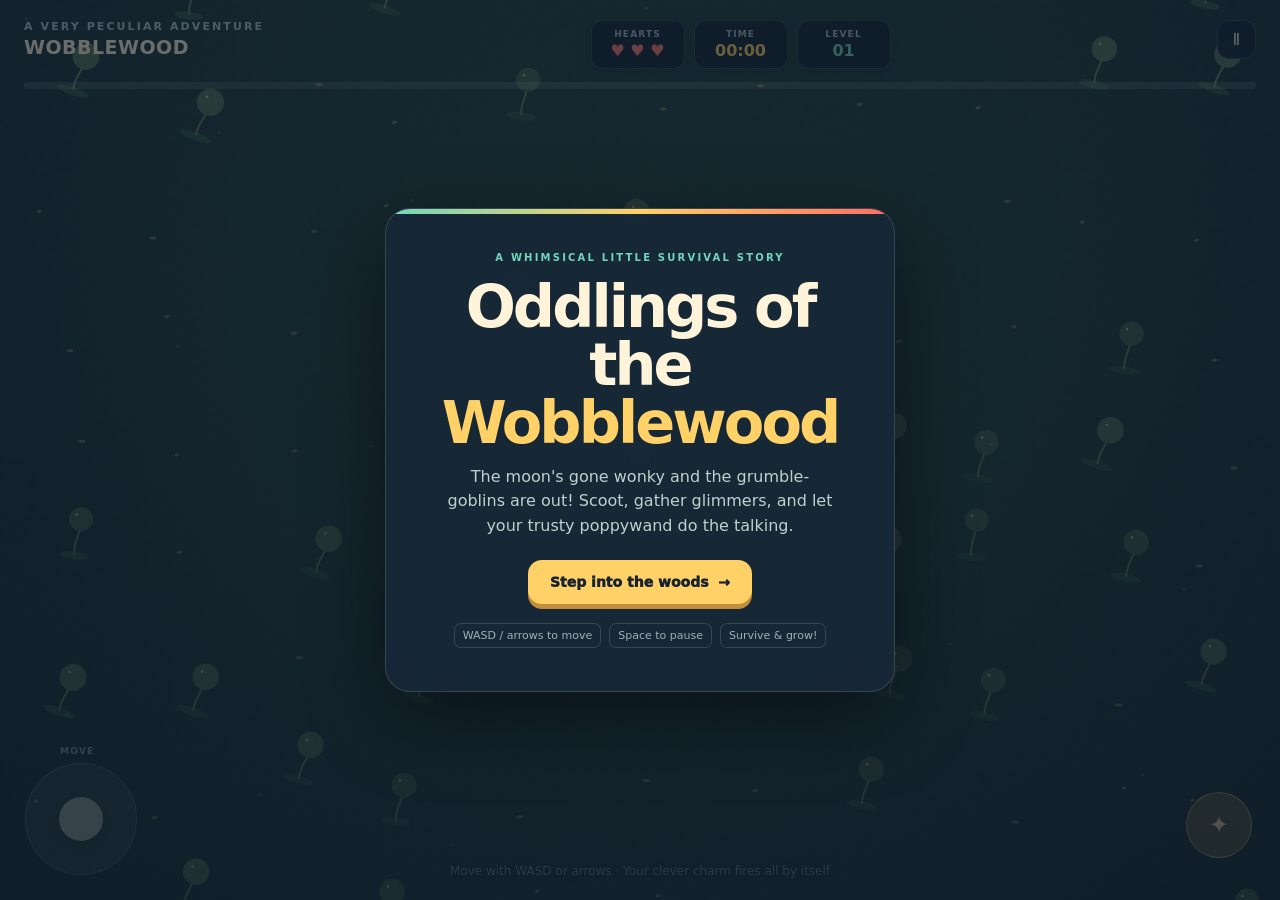
==== commit 10104fed: "Save source and v2 conversation for issue #6 Run: 43782514462 Generation: 43782514462-1794791771286" ====
--- a/index.html
+++ b/index.html
@@ -4,13 +4,13 @@
 <meta charset="utf-8"><meta name="viewport" content="width=device-width,initial-scale=1,maximum-scale=1,user-scalable=no"><meta name="theme-color" content="#101a27">
 <title>Oddlings of the Wobblewood</title>
 <style>
-:root{--ink:#172332;--cream:#fff4d9;--gold:#ffd166;--coral:#ff6b62;--mint:#72d6bc;--blue:#6cb8e8}*{box-sizing:border-box}html,body{margin:0;width:100%;height:100%;overflow:hidden;background:#101a27;color:var(--cream);font-family:ui-rounded,"Trebuchet MS",system-ui,sans-serif;touch-action:none}button{font:inherit;color:inherit;cursor:pointer}#game{position:relative;width:100%;height:100%;min-height:360px;background:#101a27;overflow:hidden}canvas{position:absolute;inset:0;width:100%;height:100%;display:block}.grain{position:absolute;inset:0;pointer-events:none;opacity:.12;background-image:url("data:image/svg+xml,%3Csvg viewBox='0 0 180 180' xmlns='http://www.w3.org/2000/svg'%3E%3Cfilter id='n'%3E%3CfeTurbulence type='fractalNoise' baseFrequency='.8' numOctaves='3' stitchTiles='stitch'/%3E%3C/filter%3E%3Crect width='100%25' height='100%25' filter='url(%23n)' opacity='.28'/%3E%3C/svg%3E")}.hud{position:absolute;top:0;left:0;right:0;padding:20px 24px;display:flex;align-items:flex-start;justify-content:space-between;pointer-events:none;gap:12px}.brand{font-size:11px;font-weight:900;letter-spacing:.19em;text-transform:uppercase;color:#b5c7c7}.brand b{display:block;color:var(--cream);font-size:19px;letter-spacing:.025em;margin-top:3px}.meters{display:flex;gap:9px;justify-content:center}.pill{min-width:94px;padding:8px 12px;border:1px solid #ffffff22;background:#162636d9;border-radius:12px;box-shadow:0 6px 20px #0002;text-align:center}.pill small{display:block;text-transform:uppercase;letter-spacing:.13em;font-weight:800;font-size:9px;color:#a8bec2}.pill strong{display:block;font-size:16px;margin-top:2px}.health{color:#ff8075}.timer{color:var(--gold)}.level{color:var(--mint)}.xp-wrap{position:absolute;left:24px;right:24px;top:82px;height:7px;border-radius:9px;background:#ffffff20;overflow:hidden}.xp{height:100%;width:0;background:linear-gradient(90deg,#65d8bd,#d7f589);transition:width .2s}.corner{display:flex;gap:8px;pointer-events:auto}.icon-btn{width:39px;height:39px;border:1px solid #ffffff28;border-radius:12px;background:#162636e8;display:grid;place-items:center;font-size:15px}.icon-btn:hover{background:#304858}.hint{position:absolute;left:50%;bottom:22px;transform:translateX(-50%);white-space:nowrap;color:#c5d2c8a8;font-size:12px;text-shadow:0 1px 5px #0008;pointer-events:none}.overlay{position:absolute;inset:0;display:grid;place-items:center;background:linear-gradient(#0a152399,#0a1523bb);padding:18px;z-index:3}.panel{width:min(510px,100%);border:1px solid #ffffff25;border-radius:25px;padding:clamp(23px,5vw,43px);background:#172737f2;box-shadow:0 24px 80px #0007;text-align:center;position:relative;overflow:hidden}.panel:before{content:"";position:absolute;inset:0 0 auto;height:5px;background:linear-gradient(90deg,var(--mint),var(--gold),var(--coral))}.eyebrow{font-size:10px;font-weight:900;letter-spacing:.22em;text-transform:uppercase;color:var(--mint)}h1{font-size:clamp(35px,8vw,59px);line-height:.98;letter-spacing:-.05em;margin:15px 0 13px;color:var(--cream)}h1 em{color:var(--gold);font-style:normal}.panel p{line-height:1.55;color:#c0d0ce;margin:0 auto 21px;max-width:390px}.primary{border:0;border-radius:14px;padding:14px 22px;background:var(--gold);color:#182332;font-size:14px;font-weight:950;box-shadow:0 5px 0 #c28d3d;transition:.15s}.primary:hover{transform:translateY(-2px);filter:brightness(1.05)}.primary:active{transform:translateY(2px);box-shadow:0 2px 0 #c28d3d}.keys{display:flex;justify-content:center;gap:8px;flex-wrap:wrap;margin-top:19px;color:#9eb1b5;font-size:11px}.keys span{border:1px solid #ffffff25;padding:5px 8px;border-radius:7px}.hidden{display:none!important}.upgrade-list{display:grid;gap:10px;margin-top:20px}.upgrade{display:flex;align-items:center;text-align:left;gap:12px;padding:12px;border:1px solid #ffffff25;border-radius:13px;background:#ffffff09}.upgrade:hover{border-color:var(--gold);background:#ffffff14}.upgrade .emoji{font-size:25px}.upgrade strong{display:block;font-size:14px}.upgrade small{display:block;color:#aebfc0;margin-top:3px;font-size:11px}.mobile-tip{display:none;color:#b7c8c4;font-size:11px;margin-top:14px}.touch-pad{display:none;position:absolute;bottom:25px;left:25px;width:112px;height:112px;border-radius:50%;background:#c9e6d11c;border:1px solid #e6fff733;z-index:2;touch-action:none}.stick{position:absolute;width:44px;height:44px;left:33px;top:33px;border-radius:50%;background:#e2f1d8aa;box-shadow:0 3px 14px #0004}.touch-fire{display:none;position:absolute;bottom:42px;right:28px;width:66px;height:66px;border-radius:50%;border:1px solid #ffe7aa88;background:#ffd16644;color:#ffe9ba;font-size:24px;z-index:2}.toast{position:absolute;top:112px;left:50%;transform:translateX(-50%);padding:9px 15px;border-radius:10px;background:#162636e8;color:var(--gold);font-size:13px;font-weight:800;opacity:0;transition:.3s;pointer-events:none}.toast.show{opacity:1}@media(max-width:620px){.hud{padding:13px 12px}.brand{font-size:8px}.brand b{font-size:14px}.meters{gap:5px}.pill{min-width:58px;padding:7px 7px}.pill small{font-size:8px}.pill strong{font-size:13px}.xp-wrap{top:68px;left:12px;right:12px}.corner{gap:5px}.icon-btn{width:34px;height:34px}.hint{display:none}.touch-pad,.touch-fire{display:block}.mobile-tip{display:block}.panel{padding:30px 22px}}
+:root{--ink:#172332;--cream:#fff4d9;--gold:#ffd166;--coral:#ff6b62;--mint:#72d6bc;--blue:#6cb8e8}*{box-sizing:border-box}html,body{margin:0;width:100%;height:100%;overflow:hidden;background:#101a27;color:var(--cream);font-family:ui-rounded,"Trebuchet MS",system-ui,sans-serif;touch-action:none}button{font:inherit;color:inherit;cursor:pointer}#game{position:relative;width:100%;height:100%;min-height:360px;background:#101a27;overflow:hidden}canvas{position:absolute;inset:0;width:100%;height:100%;display:block}.grain{position:absolute;inset:0;pointer-events:none;opacity:.12;background-image:url("data:image/svg+xml,%3Csvg viewBox='0 0 180 180' xmlns='http://www.w3.org/2000/svg'%3E%3Cfilter id='n'%3E%3CfeTurbulence type='fractalNoise' baseFrequency='.8' numOctaves='3' stitchTiles='stitch'/%3E%3C/filter%3E%3Crect width='100%25' height='100%25' filter='url(%23n)' opacity='.28'/%3E%3C/svg%3E")}.hud{position:absolute;top:0;left:0;right:0;padding:20px 24px;display:flex;align-items:flex-start;justify-content:space-between;pointer-events:none;gap:12px}.brand{font-size:11px;font-weight:900;letter-spacing:.19em;text-transform:uppercase;color:#b5c7c7}.brand b{display:block;color:var(--cream);font-size:19px;letter-spacing:.025em;margin-top:3px}.meters{display:flex;gap:9px;justify-content:center}.pill{min-width:94px;padding:8px 12px;border:1px solid #ffffff22;background:#162636d9;border-radius:12px;box-shadow:0 6px 20px #0002;text-align:center}.pill small{display:block;text-transform:uppercase;letter-spacing:.13em;font-weight:800;font-size:9px;color:#a8bec2}.pill strong{display:block;font-size:16px;margin-top:2px}.health{color:#ff8075}.timer{color:var(--gold)}.level{color:var(--mint)}.xp-wrap{position:absolute;left:24px;right:24px;top:82px;height:7px;border-radius:9px;background:#ffffff20;overflow:hidden}.xp{height:100%;width:0;background:linear-gradient(90deg,#65d8bd,#d7f589);transition:width .2s}.corner{display:flex;gap:8px;pointer-events:auto}.icon-btn{width:39px;height:39px;border:1px solid #ffffff28;border-radius:12px;background:#162636e8;display:grid;place-items:center;font-size:15px}.icon-btn:hover{background:#304858}.hint{position:absolute;left:50%;bottom:22px;transform:translateX(-50%);white-space:nowrap;color:#c5d2c8a8;font-size:12px;text-shadow:0 1px 5px #0008;pointer-events:none}.overlay{position:absolute;inset:0;display:grid;place-items:center;background:linear-gradient(#0a152399,#0a1523bb);padding:18px;z-index:3}.panel{width:min(510px,100%);border:1px solid #ffffff25;border-radius:25px;padding:clamp(23px,5vw,43px);background:#172737f2;box-shadow:0 24px 80px #0007;text-align:center;position:relative;overflow:hidden}.panel:before{content:"";position:absolute;inset:0 0 auto;height:5px;background:linear-gradient(90deg,var(--mint),var(--gold),var(--coral))}.eyebrow{font-size:10px;font-weight:900;letter-spacing:.22em;text-transform:uppercase;color:var(--mint)}h1{font-size:clamp(35px,8vw,59px);line-height:.98;letter-spacing:-.05em;margin:15px 0 13px;color:var(--cream)}h1 em{color:var(--gold);font-style:normal}.panel p{line-height:1.55;color:#c0d0ce;margin:0 auto 21px;max-width:390px}.primary{border:0;border-radius:14px;padding:14px 22px;background:var(--gold);color:#182332;font-size:14px;font-weight:950;box-shadow:0 5px 0 #c28d3d;transition:.15s}.primary:hover{transform:translateY(-2px);filter:brightness(1.05)}.primary:active{transform:translateY(2px);box-shadow:0 2px 0 #c28d3d}.keys{display:flex;justify-content:center;gap:8px;flex-wrap:wrap;margin-top:19px;color:#9eb1b5;font-size:11px}.keys span{border:1px solid #ffffff25;padding:5px 8px;border-radius:7px}.hidden{display:none!important}.upgrade-list{display:grid;gap:10px;margin-top:20px}.upgrade{display:flex;align-items:center;text-align:left;gap:12px;padding:12px;border:1px solid #ffffff25;border-radius:13px;background:#ffffff09}.upgrade:hover{border-color:var(--gold);background:#ffffff14}.upgrade .emoji{font-size:25px}.upgrade strong{display:block;font-size:14px}.upgrade small{display:block;color:#aebfc0;margin-top:3px;font-size:11px}.mobile-tip{display:none;color:#b7c8c4;font-size:11px;margin-top:14px}.touch-pad{display:block;position:absolute;bottom:25px;left:25px;width:112px;height:112px;border-radius:50%;background:#c9e6d11c;border:1px solid #e6fff733;z-index:2;touch-action:none}.touch-pad:before{content:"MOVE";position:absolute;top:-18px;left:34px;color:#d9e8dcaa;font-size:9px;font-weight:900;letter-spacing:.14em}.stick{position:absolute;width:44px;height:44px;left:33px;top:33px;border-radius:50%;background:#e2f1d8aa;box-shadow:0 3px 14px #0004}.touch-fire{display:block;position:absolute;bottom:42px;right:28px;width:66px;height:66px;border-radius:50%;border:1px solid #ffe7aa88;background:#ffd16644;color:#ffe9ba;font-size:24px;z-index:2}.toast{position:absolute;top:112px;left:50%;transform:translateX(-50%);padding:9px 15px;border-radius:10px;background:#162636e8;color:var(--gold);font-size:13px;font-weight:800;opacity:0;transition:.3s;pointer-events:none}.toast.show{opacity:1}@media(max-width:620px){.hud{padding:13px 12px}.brand{font-size:8px}.brand b{font-size:14px}.meters{gap:5px}.pill{min-width:58px;padding:7px 7px}.pill small{font-size:8px}.pill strong{font-size:13px}.xp-wrap{top:68px;left:12px;right:12px}.corner{gap:5px}.icon-btn{width:34px;height:34px}.hint{display:none}.touch-pad,.touch-fire{display:block}.mobile-tip{display:block}.panel{padding:30px 22px}}
 </style>
 </head>
 <body><main id="game"><canvas id="field"></canvas><div class="grain"></div>
 <div class="hud"><div class="brand">A very peculiar adventure<b>Wobblewood</b></div><div class="meters"><div class="pill health"><small>Hearts</small><strong id="hp">♥ ♥ ♥</strong></div><div class="pill timer"><small>Time</small><strong id="clock">00:00</strong></div><div class="pill level"><small>Level</small><strong id="lvl">01</strong></div></div><div class="corner"><button id="pauseBtn" class="icon-btn" aria-label="Pause">Ⅱ</button></div></div><div class="xp-wrap"><div id="xp" class="xp"></div></div><div id="toast" class="toast"></div>
 <div id="hint" class="hint">Move with WASD or arrows · Your clever charm fires all by itself</div>
-<div id="touchPad" class="touch-pad"><div class="stick"></div></div><button id="touchFire" class="touch-fire" aria-label="Cast">✦</button>
+<div id="touchPad" class="touch-pad" role="application" aria-label="On-screen movement joystick"><div class="stick"></div></div><button id="touchFire" class="touch-fire" aria-label="Cast">✦</button>
 <section id="start" class="overlay"><div class="panel"><div class="eyebrow">A whimsical little survival story</div><h1>Oddlings of<br>the <em>Wobblewood</em></h1><p>The moon's gone wonky and the grumble-goblins are out! Scoot, gather glimmers, and let your trusty poppywand do the talking.</p><button id="play" class="primary">Step into the woods&nbsp; →</button><div class="keys"><span>WASD / arrows to move</span><span>Space to pause</span><span>Survive & grow!</span></div><div class="mobile-tip">Use the left stick to wander; tap ✦ to cast.</div></div></section>
 <section id="upgrade" class="overlay hidden"><div class="panel"><div class="eyebrow">A little more oomph</div><h1>Pick a <em>perky perk</em></h1><p>Choose one curious improvement for your adventure.</p><div id="upgradeList" class="upgrade-list"></div></div></section>
 <section id="end" class="overlay hidden"><div class="panel"><div class="eyebrow" id="endEyebrow">The woods remember you</div><h1 id="endTitle">What a <em>romp!</em></h1><p id="endText"></p><button id="again" class="primary">Have another go&nbsp; ↻</button></div></section>
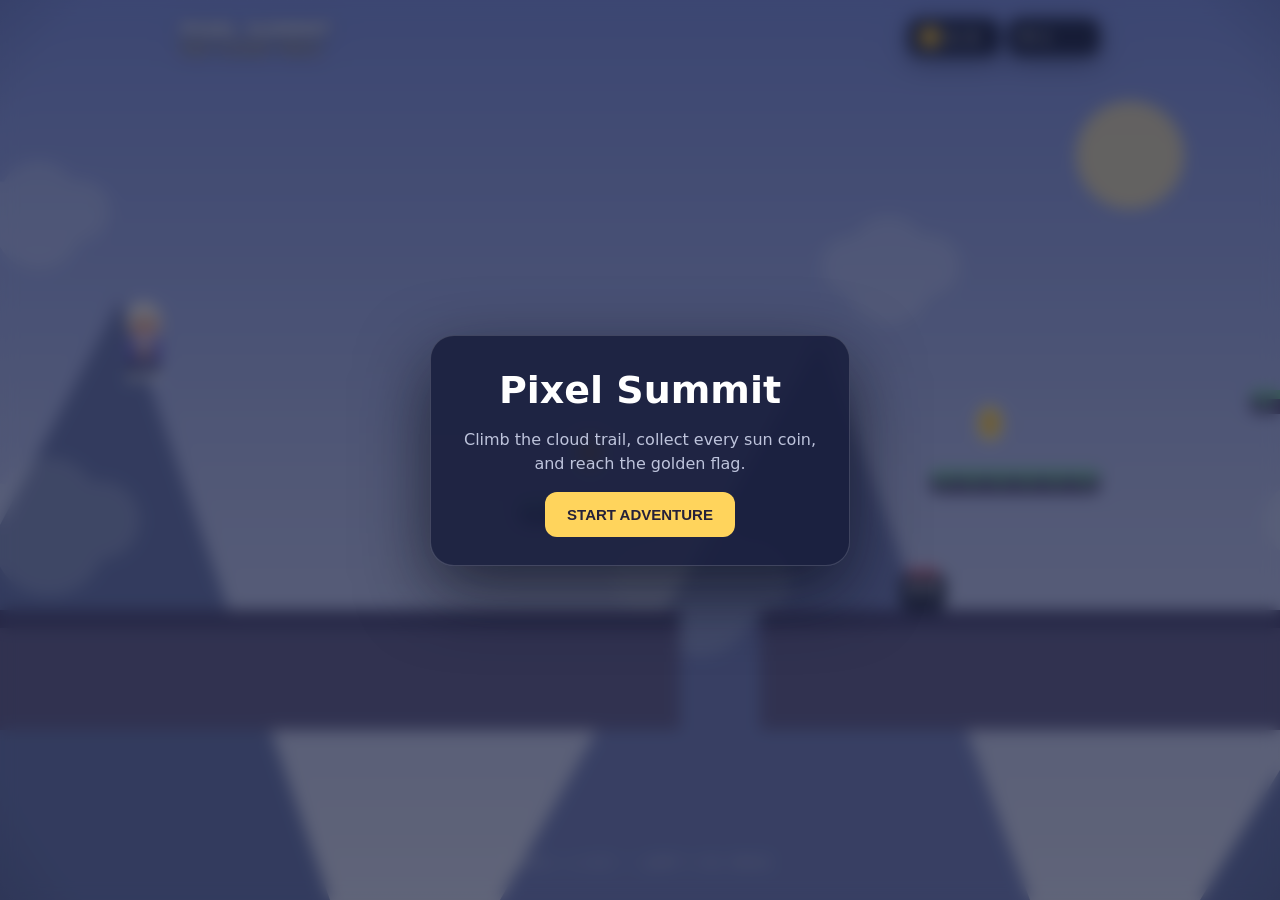
==== commit ed18834e: "Publish static build for issue #7 Run: 44205797121 Attempt: 1 Generation: 2 Source: b48b53a07ddc4195" ====
--- a/index.html
+++ b/index.html
@@ -1,67 +1,81 @@
 <!doctype html>
 <html lang="en">
 <head>
-<meta charset="utf-8"><meta name="viewport" content="width=device-width,initial-scale=1,maximum-scale=1,user-scalable=no"><meta name="theme-color" content="#101a27">
-<title>Oddlings of the Wobblewood</title>
+<meta charset="utf-8"/><meta name="viewport" content="width=device-width,initial-scale=1,maximum-scale=1,user-scalable=no"/>
+<title>Pixel Summit</title>
 <style>
-:root{--ink:#172332;--cream:#fff4d9;--gold:#ffd166;--coral:#ff6b62;--mint:#72d6bc;--blue:#6cb8e8}*{box-sizing:border-box}html,body{margin:0;width:100%;height:100%;overflow:hidden;background:#101a27;color:var(--cream);font-family:ui-rounded,"Trebuchet MS",system-ui,sans-serif;touch-action:none}button{font:inherit;color:inherit;cursor:pointer}#game{position:relative;width:100%;height:100%;min-height:360px;background:#101a27;overflow:hidden}canvas{position:absolute;inset:0;width:100%;height:100%;display:block}.grain{position:absolute;inset:0;pointer-events:none;opacity:.12;background-image:url("data:image/svg+xml,%3Csvg viewBox='0 0 180 180' xmlns='http://www.w3.org/2000/svg'%3E%3Cfilter id='n'%3E%3CfeTurbulence type='fractalNoise' baseFrequency='.8' numOctaves='3' stitchTiles='stitch'/%3E%3C/filter%3E%3Crect width='100%25' height='100%25' filter='url(%23n)' opacity='.28'/%3E%3C/svg%3E")}.hud{position:absolute;top:0;left:0;right:0;padding:20px 24px;display:flex;align-items:flex-start;justify-content:space-between;pointer-events:none;gap:12px}.brand{font-size:11px;font-weight:900;letter-spacing:.19em;text-transform:uppercase;color:#b5c7c7}.brand b{display:block;color:var(--cream);font-size:19px;letter-spacing:.025em;margin-top:3px}.meters{display:flex;gap:9px;justify-content:center}.pill{min-width:94px;padding:8px 12px;border:1px solid #ffffff22;background:#162636d9;border-radius:12px;box-shadow:0 6px 20px #0002;text-align:center}.pill small{display:block;text-transform:uppercase;letter-spacing:.13em;font-weight:800;font-size:9px;color:#a8bec2}.pill strong{display:block;font-size:16px;margin-top:2px}.health{color:#ff8075}.timer{color:var(--gold)}.level{color:var(--mint)}.xp-wrap{position:absolute;left:24px;right:24px;top:82px;height:7px;border-radius:9px;background:#ffffff20;overflow:hidden}.xp{height:100%;width:0;background:linear-gradient(90deg,#65d8bd,#d7f589);transition:width .2s}.corner{display:flex;gap:8px;pointer-events:auto}.icon-btn{width:39px;height:39px;border:1px solid #ffffff28;border-radius:12px;background:#162636e8;display:grid;place-items:center;font-size:15px}.icon-btn:hover{background:#304858}.hint{position:absolute;left:50%;bottom:22px;transform:translateX(-50%);white-space:nowrap;color:#c5d2c8a8;font-size:12px;text-shadow:0 1px 5px #0008;pointer-events:none}.overlay{position:absolute;inset:0;display:grid;place-items:center;background:linear-gradient(#0a152399,#0a1523bb);padding:18px;z-index:3}.panel{width:min(510px,100%);border:1px solid #ffffff25;border-radius:25px;padding:clamp(23px,5vw,43px);background:#172737f2;box-shadow:0 24px 80px #0007;text-align:center;position:relative;overflow:hidden}.panel:before{content:"";position:absolute;inset:0 0 auto;height:5px;background:linear-gradient(90deg,var(--mint),var(--gold),var(--coral))}.eyebrow{font-size:10px;font-weight:900;letter-spacing:.22em;text-transform:uppercase;color:var(--mint)}h1{font-size:clamp(35px,8vw,59px);line-height:.98;letter-spacing:-.05em;margin:15px 0 13px;color:var(--cream)}h1 em{color:var(--gold);font-style:normal}.panel p{line-height:1.55;color:#c0d0ce;margin:0 auto 21px;max-width:390px}.primary{border:0;border-radius:14px;padding:14px 22px;background:var(--gold);color:#182332;font-size:14px;font-weight:950;box-shadow:0 5px 0 #c28d3d;transition:.15s}.primary:hover{transform:translateY(-2px);filter:brightness(1.05)}.primary:active{transform:translateY(2px);box-shadow:0 2px 0 #c28d3d}.keys{display:flex;justify-content:center;gap:8px;flex-wrap:wrap;margin-top:19px;color:#9eb1b5;font-size:11px}.keys span{border:1px solid #ffffff25;padding:5px 8px;border-radius:7px}.hidden{display:none!important}.upgrade-list{display:grid;gap:10px;margin-top:20px}.upgrade{display:flex;align-items:center;text-align:left;gap:12px;padding:12px;border:1px solid #ffffff25;border-radius:13px;background:#ffffff09}.upgrade:hover{border-color:var(--gold);background:#ffffff14}.upgrade .emoji{font-size:25px}.upgrade strong{display:block;font-size:14px}.upgrade small{display:block;color:#aebfc0;margin-top:3px;font-size:11px}.mobile-tip{display:none;color:#b7c8c4;font-size:11px;margin-top:14px}.touch-pad{display:block;position:absolute;bottom:25px;left:25px;width:112px;height:112px;border-radius:50%;background:#c9e6d11c;border:1px solid #e6fff733;z-index:2;touch-action:none}.touch-pad:before{content:"MOVE";position:absolute;top:-18px;left:34px;color:#d9e8dcaa;font-size:9px;font-weight:900;letter-spacing:.14em}.stick{position:absolute;width:44px;height:44px;left:33px;top:33px;border-radius:50%;background:#e2f1d8aa;box-shadow:0 3px 14px #0004}.touch-fire{display:block;position:absolute;bottom:42px;right:28px;width:66px;height:66px;border-radius:50%;border:1px solid #ffe7aa88;background:#ffd16644;color:#ffe9ba;font-size:24px;z-index:2}.toast{position:absolute;top:112px;left:50%;transform:translateX(-50%);padding:9px 15px;border-radius:10px;background:#162636e8;color:var(--gold);font-size:13px;font-weight:800;opacity:0;transition:.3s;pointer-events:none}.toast.show{opacity:1}@media(max-width:620px){.hud{padding:13px 12px}.brand{font-size:8px}.brand b{font-size:14px}.meters{gap:5px}.pill{min-width:58px;padding:7px 7px}.pill small{font-size:8px}.pill strong{font-size:13px}.xp-wrap{top:68px;left:12px;right:12px}.corner{gap:5px}.icon-btn{width:34px;height:34px}.hint{display:none}.touch-pad,.touch-fire{display:block}.mobile-tip{display:block}.panel{padding:30px 22px}}
+*{box-sizing:border-box}html,body{width:100%;height:100%;margin:0;overflow:hidden;background:#10152a;font-family:Inter,system-ui,sans-serif;touch-action:none;user-select:none}canvas{display:block;width:100%;height:100%}.ui{position:absolute;inset:0;pointer-events:none}.top{position:absolute;top:18px;left:50%;transform:translateX(-50%);width:min(920px,calc(100% - 32px));display:flex;justify-content:space-between;align-items:flex-start}.brand{color:#fff;font-weight:900;letter-spacing:-1px;font-size:20px;text-shadow:0 2px 12px #17204a}.brand small{display:block;color:#ffd85a;font-size:10px;letter-spacing:3px;margin-top:2px}.stats{display:flex;gap:8px}.pill{height:38px;min-width:92px;padding:8px 12px;border:1px solid #ffffff26;border-radius:12px;background:#11172fd9;backdrop-filter:blur(8px);color:#fff;font-weight:800;font-size:13px;display:flex;align-items:center;gap:7px;box-shadow:0 8px 24px #080b1a55}.coin{width:18px;height:18px;border-radius:50%;background:#ffd54f;border:3px solid #ffb72b;box-shadow:0 0 10px #ffd54f}.controls{position:absolute;left:24px;bottom:22px;display:flex;gap:12px}.control-group{display:flex;gap:8px}.btn{pointer-events:auto;width:66px;height:66px;border:1px solid #ffffff30;border-radius:50%;background:#11182bb8;color:#fff;font-size:24px;font-weight:900;display:grid;place-items:center;backdrop-filter:blur(7px);box-shadow:0 8px 24px #080b1a55}.btn:active,.btn.pressed{background:#7c67ffcc;transform:translateY(2px)}.jump{position:absolute;right:24px;bottom:22px;width:76px;height:76px;background:#735effd9;border-color:#bcb3ff;font-size:16px}.hint{position:absolute;left:50%;bottom:30px;transform:translateX(-50%);color:#fff9;font-size:12px;letter-spacing:.5px}.overlay{position:absolute;inset:0;display:grid;place-items:center;background:#10152a99;backdrop-filter:blur(8px);pointer-events:auto}.card{width:min(420px,calc(100% - 36px));padding:28px;text-align:center;border:1px solid #ffffff28;border-radius:24px;background:#171d3bd9;color:#fff;box-shadow:0 25px 70px #080b1aaa}.card h1{margin:4px 0 8px;font-size:38px}.card p{color:#bec4dc;line-height:1.5}.card button{border:0;border-radius:12px;background:#ffd45c;color:#25213a;font-weight:900;padding:14px 22px;font-size:15px;cursor:pointer}.hidden{display:none}@media(pointer:fine){.controls{display:none}.jump{display:none}.hint{display:block}}@media(pointer:coarse){.hint{display:none}}@media(max-width:600px){.top{top:10px}.brand{font-size:15px}.brand small{font-size:8px}.pill{height:34px;min-width:70px;font-size:12px}.controls{left:14px;bottom:14px}.btn{width:58px;height:58px}.jump{right:14px!important;bottom:14px!important;width:68px;height:68px}.stats{gap:5px}}
 </style>
 </head>
-<body><main id="game"><canvas id="field"></canvas><div class="grain"></div>
-<div class="hud"><div class="brand">A very peculiar adventure<b>Wobblewood</b></div><div class="meters"><div class="pill health"><small>Hearts</small><strong id="hp">♥ ♥ ♥</strong></div><div class="pill timer"><small>Time</small><strong id="clock">00:00</strong></div><div class="pill level"><small>Level</small><strong id="lvl">01</strong></div></div><div class="corner"><button id="pauseBtn" class="icon-btn" aria-label="Pause">Ⅱ</button></div></div><div class="xp-wrap"><div id="xp" class="xp"></div></div><div id="toast" class="toast"></div>
-<div id="hint" class="hint">Move with WASD or arrows · Your clever charm fires all by itself</div>
-<div id="touchPad" class="touch-pad" role="application" aria-label="On-screen movement joystick"><div class="stick"></div></div><button id="touchFire" class="touch-fire" aria-label="Cast">✦</button>
-<section id="start" class="overlay"><div class="panel"><div class="eyebrow">A whimsical little survival story</div><h1>Oddlings of<br>the <em>Wobblewood</em></h1><p>The moon's gone wonky and the grumble-goblins are out! Scoot, gather glimmers, and let your trusty poppywand do the talking.</p><button id="play" class="primary">Step into the woods&nbsp; →</button><div class="keys"><span>WASD / arrows to move</span><span>Space to pause</span><span>Survive & grow!</span></div><div class="mobile-tip">Use the left stick to wander; tap ✦ to cast.</div></div></section>
-<section id="upgrade" class="overlay hidden"><div class="panel"><div class="eyebrow">A little more oomph</div><h1>Pick a <em>perky perk</em></h1><p>Choose one curious improvement for your adventure.</p><div id="upgradeList" class="upgrade-list"></div></div></section>
-<section id="end" class="overlay hidden"><div class="panel"><div class="eyebrow" id="endEyebrow">The woods remember you</div><h1 id="endTitle">What a <em>romp!</em></h1><p id="endText"></p><button id="again" class="primary">Have another go&nbsp; ↻</button></div></section>
-</main>
+<body>
+<canvas id="game"></canvas>
+<div class="ui">
+  <div class="top"><div class="brand">PIXEL SUMMIT<small>THE CLOUD TRAIL</small></div><div class="stats"><div class="pill"><span class="coin"></span><span id="coins">0 / 8</span></div><div class="pill">♥ <span id="lives">3</span></div></div></div>
+  <div class="controls"><div class="control-group"><div class="btn" data-key="left">‹</div><div class="btn" data-key="right">›</div></div></div>
+  <div class="btn jump" data-key="jump">JUMP</div>
+  <div class="hint">MOVE  ← → / A D &nbsp;&nbsp;•&nbsp;&nbsp; JUMP  ↑ / W / SPACE</div>
+  <div class="overlay" id="overlay"><div class="card"><h1 id="title">Pixel Summit</h1><p id="message">Climb the cloud trail, collect every sun coin, and reach the golden flag.</p><button id="start">START ADVENTURE</button></div></div>
+</div>
 <script>
-(()=>{'use strict';
-const canvas=document.querySelector('#field'),ctx=canvas.getContext('2d'),$=s=>document.querySelector(s);
-const ui={hp:$('#hp'),clock:$('#clock'),lvl:$('#lvl'),xp:$('#xp'),toast:$('#toast'),start:$('#start'),upgrade:$('#upgrade'),end:$('#end'),list:$('#upgradeList')};
-let W=0,H=0,dpr=1,state='title',last=0,elapsed=0,spawnTimer=0,shake=0,toastTimer=0;
-const keys=new Set(),enemies=[],shots=[],gems=[],particles=[],decor=[];
-const player={x:0,y:0,r:14,hp:3,maxHp:3,speed:210,ifr:0,level:1,xp:0,next:5,damage:1,rate:.48,range:470,power:1,magnet:110,weapon:0};
-const cam={x:0,y:0};let aim=null,joy={x:0,y:0},fireHeld=false,score=0;
-const rand=(a,b)=>a+Math.random()*(b-a),clamp=(v,a,b)=>Math.max(a,Math.min(b,v)),dist=(a,b)=>Math.hypot(a.x-b.x,a.y-b.y);
-function resize(){dpr=Math.min(devicePixelRatio||1,2);W=canvas.clientWidth;H=canvas.clientHeight;canvas.width=Math.round(W*dpr);canvas.height=Math.round(H*dpr);ctx.setTransform(dpr,0,0,dpr,0,0)}
-addEventListener('resize',resize);resize();
-function reset(){elapsed=0;spawnTimer=.5;score=0;enemies.length=shots.length=gems.length=particles.length=0;player.x=player.y=0;player.hp=3;player.maxHp=3;player.speed=210;player.ifr=0;player.level=1;player.xp=0;player.next=5;player.damage=1;player.rate=.48;player.range=470;player.power=1;player.magnet=110;player.weapon=0;cam.x=cam.y=0;updateHud()}
-function updateHud(){ui.hp.textContent='♥ '.repeat(Math.max(0,player.hp)).trim()+(player.hp<player.maxHp?' ♡'.repeat(player.maxHp-player.hp):'');ui.clock.textContent=`${String(Math.floor(elapsed/60)).padStart(2,'0')}:${String(Math.floor(elapsed%60)).padStart(2,'0')}`;ui.lvl.textContent=String(player.level).padStart(2,'0');ui.xp.style.width=`${Math.min(100,player.xp/player.next*100)}%`}
-function worldPoint(x,y){return{x:x-cam.x+W/2,y:y-cam.y+H/2}}
-function circle(x,y,r,color){ctx.fillStyle=color;ctx.beginPath();ctx.arc(x,y,r,0,Math.PI*2);ctx.fill()}
-function line(x1,y1,x2,y2,color,width=1){ctx.strokeStyle=color;ctx.lineWidth=width;ctx.beginPath();ctx.moveTo(x1,y1);ctx.lineTo(x2,y2);ctx.stroke()}
-function spawnEnemy(){const a=rand(0,Math.PI*2),edge=Math.max(W,H)*.65+60,ex=player.x+Math.cos(a)*edge,ey=player.y+Math.sin(a)*edge,t=elapsed;let type='munchkin';if(t>20&&Math.random()<.30)type='bluster';if(t>45&&Math.random()<.23)type='skitter';if(t>80&&Math.random()<.16)type='bigwig';const data={munchkin:[11,43,1,7,'#ff836e'],bluster:[16,29,2,12,'#b497f4'],skitter:[9,76,1,5,'#f3bf61'],bigwig:[25,19,6,24,'#65cdb0']}[type];enemies.push({x:ex,y:ey,r:data[0],speed:data[1],hp:data[2],maxHp:data[2],xp:data[3],color:data[4],type,phase:rand(0,6.3),hit:0})}
-function fire(){let target=null,best=player.range;for(const e of enemies){const d=dist(player,e);if(d<best){best=d;target=e}}if(!target)return;const dx=target.x-player.x,dy=target.y-player.y,l=Math.hypot(dx,dy)||1;shots.push({x:player.x,y:player.y,vx:dx/l*510,vy:dy/l*510,life:1.05,r:7+player.power*1.1,damage:player.damage,color:player.weapon?'#8ef5dd':'#ffe282'});burst(player.x+dx/l*18,player.y+dy/l*18,'#fff1a8',3,45)}
-function burst(x,y,color,n=6,speed=110){for(let i=0;i<n;i++){const a=rand(0,Math.PI*2),v=rand(speed*.3,speed);particles.push({x,y,vx:Math.cos(a)*v,vy:Math.sin(a)*v,life:rand(.22,.55),max:.55,color,r:rand(2,4)})}}
-function dropGem(e){gems.push({x:e.x,y:e.y,r:6,value:e.xp,wob:rand(0,6.3)});burst(e.x,e.y,e.color,5,80)}
-function damagePlayer(){if(player.ifr>0)return;player.hp--;player.ifr=1.15;shake=9;burst(player.x,player.y,'#ff746f',14,160);updateHud();if(player.hp<=0)finish(false)}
-function collectXp(value){player.xp+=value;while(player.xp>=player.next){player.xp-=player.next;player.level++;player.next=Math.ceil(player.next*1.35+1);updateHud();openUpgrade();if(state!=='upgrade')return}updateHud()}
-function openUpgrade(){state='upgrade';ui.list.innerHTML='';const options=[['✦','Bigger pop!','Charm damage +1',()=>player.damage++],['⏱','Faster fingers','Cast rate +22%',()=>player.rate=Math.max(.18,player.rate*.78)],['🧲','Glimmer magnet','Pickup reach +85',()=>player.magnet+=85],['👟','Skip-a-step','Wander speed +12%',()=>player.speed*=1.12],['💚','Pocket heart','Restore a heart and raise max',()=>{player.maxHp++;player.hp=Math.min(player.maxHp,player.hp+1)}],['🌟','Wide wonder','Charm range +22%',()=>player.range*=1.22],['🪄','Extra sparkle','Charm flies faster & hits harder',()=>player.power+=.55]];for(let i=0;i<3;i++){const o=options.splice(Math.floor(Math.random()*options.length),1)[0],b=document.createElement('button');b.className='upgrade';b.innerHTML=`<span class="emoji">${o[0]}</span><span><strong>${o[1]}</strong><small>${o[2]}</small></span>`;b.onclick=()=>{o[3]();state='playing';ui.upgrade.classList.add('hidden');notify(`${o[1]}!`);last=performance.now()};ui.list.append(b)}ui.upgrade.classList.remove('hidden')}
-function notify(text){ui.toast.textContent=text;ui.toast.classList.add('show');clearTimeout(toastTimer);toastTimer=setTimeout(()=>ui.toast.classList.remove('show'),1350)}
-function finish(win){state='end';ui.end.classList.remove('hidden');$('#endEyebrow').textContent=win?'The moon says thank-you':'The woods remember you';$('#endTitle').innerHTML=win?'A <em>starry success!</em>':'What a <em>romp!</em>';$('#endText').textContent=win?`You made it through the moonlit muddle! You reached level ${player.level} and scooped up ${score} grumble-goblins.`:`You wandered for ${ui.clock.textContent}, reached level ${player.level}, and outlasted ${score} grumble-goblins. Fancy another go?`}
-function update(dt){if(state!=='playing')return;elapsed+=dt;player.ifr=Math.max(0,player.ifr-dt);const kx=(keys.has('ArrowRight')||keys.has('d')?1:0)-(keys.has('ArrowLeft')||keys.has('a')?1:0)+joy.x,ky=(keys.has('ArrowDown')||keys.has('s')?1:0)-(keys.has('ArrowUp')||keys.has('w')?1:0)+joy.y,kl=Math.hypot(kx,ky)||1;player.x+=kx/kl*player.speed*dt;player.y+=ky/kl*player.speed*dt;cam.x+=(player.x-cam.x)*Math.min(1,dt*7);cam.y+=(player.y-cam.y)*Math.min(1,dt*7);
-spawnTimer-=dt;if(spawnTimer<=0){spawnEnemy();spawnTimer=Math.max(.18,.85-elapsed*.002)+Math.random()*.38}
-player.weapon-=dt;if(player.weapon<=0){fire();player.weapon=player.rate}
-for(let i=enemies.length-1;i>=0;i--){const e=enemies[i],dx=player.x-e.x,dy=player.y-e.y,l=Math.hypot(dx,dy)||1;e.phase+=dt*4;e.x+=dx/l*e.speed*dt+Math.sin(e.phase)*8*dt;e.y+=dy/l*e.speed*dt+Math.cos(e.phase*.8)*8*dt;if(dist(e,player)<e.r+player.r-2)damagePlayer();if(e.hit>0)e.hit-=dt}
-for(let i=shots.length-1;i>=0;i--){const s=shots[i];s.x+=s.vx*dt;s.y+=s.vy*dt;s.life-=dt;let dead=s.life<=0;for(let j=enemies.length-1;j>=0&&!dead;j--){const e=enemies[j];if(Math.hypot(s.x-e.x,s.y-e.y)<s.r+e.r){e.hp-=s.damage;e.hit=.12;burst(s.x,s.y,s.color,3,60);if(e.hp<=0){dropGem(e);enemies.splice(j,1);score++}dead=true}}if(dead)shots.splice(i,1)}
-for(let i=gems.length-1;i>=0;i--){const g=gems[i],d=dist(g,player);if(d<player.magnet){const pull=(1-d/player.magnet)*520+90;g.x+=(player.x-g.x)/(d||1)*pull*dt;g.y+=(player.y-g.y)/(d||1)*pull*dt}if(d<player.r+g.r+5){collectXp(g.value);gems.splice(i,1);burst(player.x,player.y,'#a4f5d6',4,60)}}
-for(let i=particles.length-1;i>=0;i--){const p=particles[i];p.x+=p.vx*dt;p.y+=p.vy*dt;p.vx*=Math.pow(.08,dt);p.vy*=Math.pow(.08,dt);p.life-=dt;if(p.life<=0)particles.splice(i,1)}
-if(Math.floor(elapsed)!==Math.floor(elapsed-dt))updateHud();if(elapsed>=180)finish(true);shake=Math.max(0,shake-dt*28)}
-function hash(x,y){let n=Math.sin(x*127.1+y*311.7)*43758.5453;return n-Math.floor(n)}
-function drawWorld(){ctx.fillStyle='#192e35';ctx.fillRect(0,0,W,H);const glow=ctx.createRadialGradient(W/2,H/2,20,W/2,H/2,Math.max(W,H)*.8);glow.addColorStop(0,'#2c5146');glow.addColorStop(1,'#172a33');ctx.fillStyle=glow;ctx.fillRect(0,0,W,H);
-const spacing=116,ox=((W/2-cam.x)%spacing+spacing)%spacing,oy=((H/2-cam.y)%spacing+spacing)%spacing;for(let x=ox-spacing;x<W+spacing;x+=spacing)for(let y=oy-spacing;y<H+spacing;y+=spacing){const wx=Math.floor((cam.x+x-W/2)/spacing),wy=Math.floor((cam.y+y-H/2)/spacing),h=hash(wx,wy);ctx.save();ctx.translate(x+(hash(wx+9,wy)-.5)*55,y+(hash(wx,wy+8)-.5)*55);ctx.rotate((h-.5)*.8);if(h>.60){ctx.fillStyle='#315847';ctx.beginPath();ctx.ellipse(0,9,10+h*7,4,0,0,Math.PI*2);ctx.fill();ctx.strokeStyle='#6b8060';ctx.lineWidth=2;ctx.beginPath();ctx.moveTo(0,8);ctx.bezierCurveTo(-3,-8,5,-12,1,-27);ctx.stroke();ctx.fillStyle=h>.78?'#54745a':'#466750';ctx.beginPath();ctx.arc(2,-28,8+h*6,0,Math.PI*2);ctx.fill();ctx.fillStyle='#d9bb78';ctx.beginPath();ctx.arc(-3,-32,1.3,0,Math.PI*2);ctx.fill()}else{ctx.fillStyle='#b9aa70';ctx.globalAlpha=.55;ctx.beginPath();ctx.ellipse(0,0,2+h*3,1.5,0,0,Math.PI*2);ctx.fill();ctx.globalAlpha=1}ctx.restore()}
-// Soft lantern motes
-for(let i=0;i<18;i++){const x=((i*193+elapsed*8)% (W+30))-15,y=(i*97+Math.sin(elapsed*.7+i)*50+H*.23)%H;ctx.globalAlpha=.23;circle(x,y,1.5,'#e5d78c')}ctx.globalAlpha=1}
-function drawPlayer(){const p=worldPoint(player.x,player.y);ctx.save();ctx.translate(p.x,p.y);if(player.ifr>0&&Math.floor(player.ifr*14)%2)ctx.globalAlpha=.35;ctx.fillStyle='#0005';ctx.beginPath();ctx.ellipse(0,10,15,7,0,0,Math.PI*2);ctx.fill();circle(0,1,13,'#6cd4bd');circle(0,-7,9,'#ffd7a0');ctx.fillStyle='#ef765e';ctx.beginPath();ctx.moveTo(-12,-11);ctx.quadraticCurveTo(-1,-18,11,-11);ctx.lineTo(13,-8);ctx.quadraticCurveTo(0,-10,-13,-7);ctx.fill();ctx.fillStyle='#172c35';circle(-3,-7,1.2,'#172c35');circle(3,-7,1.2,'#172c35');ctx.strokeStyle='#c56453';ctx.lineWidth=1.5;ctx.beginPath();ctx.arc(0,-4,3,.2,Math.PI-.2);ctx.stroke();ctx.strokeStyle='#ffda75';ctx.lineWidth=3;ctx.beginPath();ctx.moveTo(7,4);ctx.lineTo(15,-9);ctx.stroke();circle(16,-11,3,'#fff0a5');ctx.restore()}
-function drawEnemy(e){const p=worldPoint(e.x,e.y);ctx.save();ctx.translate(p.x,p.y+Math.sin(e.phase)*2);ctx.fillStyle='#0004';ctx.beginPath();ctx.ellipse(0,e.r*.8,e.r*1.1,e.r*.38,0,0,Math.PI*2);ctx.fill();circle(0,0,e.r,e.hit>0?'#fff':e.color);if(e.type==='bigwig'){ctx.fillStyle='#ffe18a';ctx.beginPath();ctx.moveTo(-e.r*.7,-e.r*.55);ctx.lineTo(-e.r*.4,-e.r*1.45);ctx.lineTo(0,-e.r*.62);ctx.lineTo(e.r*.4,-e.r*1.4);ctx.lineTo(e.r*.75,-e.r*.45);ctx.closePath();ctx.fill()}if(e.type==='bluster'){ctx.strokeStyle='#e2d6ff';ctx.lineWidth=2;ctx.beginPath();ctx.arc(0,0,e.r+3,0,Math.PI*2);ctx.stroke()}circle(-e.r*.3,-e.r*.15,2.1,'#21313a');circle(e.r*.3,-e.r*.15,2.1,'#21313a');ctx.strokeStyle='#24323a';ctx.lineWidth=1.5;ctx.beginPath();ctx.arc(0,e.r*.12,e.r*.25,.2,Math.PI-.2);ctx.stroke();ctx.restore()}
-function render(){ctx.setTransform(dpr,0,0,dpr,0,0);ctx.clearRect(0,0,W,H);ctx.save();if(shake>0)ctx.translate(rand(-shake,shake),rand(-shake,shake));drawWorld();for(const g of gems){const p=worldPoint(g.x,g.y),r=g.r+Math.sin(elapsed*5+g.wob)*1.5;ctx.save();ctx.translate(p.x,p.y);ctx.rotate(Math.PI/4);ctx.fillStyle='#a5f2d4';ctx.shadowColor='#9af5d1';ctx.shadowBlur=12;ctx.fillRect(-r/2,-r/2,r,r);ctx.restore()}for(const s of shots){const p=worldPoint(s.x,s.y);ctx.shadowColor=s.color;ctx.shadowBlur=15;circle(p.x,p.y,s.r,s.color);ctx.shadowBlur=0}for(const e of enemies)drawEnemy(e);drawPlayer();for(const q of particles){const p=worldPoint(q.x,q.y);ctx.globalAlpha=Math.max(0,q.life/q.max);circle(p.x,p.y,q.r,q.color)}ctx.globalAlpha=1;ctx.restore()}
-function frame(now){const dt=Math.min(.04,(now-last)/1000||0);last=now;update(dt);render();requestAnimationFrame(frame)}
-function startGame(){reset();state='playing';ui.start.classList.add('hidden');ui.end.classList.add('hidden');ui.upgrade.classList.add('hidden');last=performance.now()}
-$('#play').onclick=startGame;$('#again').onclick=startGame;
-$('#pauseBtn').onclick=()=>{if(state==='playing'){state='paused';notify('Paused · press Space to continue')}else if(state==='paused'){state='playing';last=performance.now();ui.toast.classList.remove('show')}};
-addEventListener('keydown',e=>{const key=e.key.toLowerCase();if(['arrowup','arrowdown','arrowleft','arrowright',' '].includes(key))e.preventDefault();keys.add(key);if(key===' '){if(state==='playing'){state='paused';notify('Paused · press Space to continue')}else if(state==='paused'){state='playing';last=performance.now();ui.toast.classList.remove('show')}}});addEventListener('keyup',e=>keys.delete(e.key.toLowerCase()));addEventListener('blur',()=>{keys.clear();joy.x=joy.y=0;if(state==='playing'){state='paused';notify('Paused')}});
-const pad=$('#touchPad'),stick=pad.querySelector('.stick');function setJoy(e){const r=pad.getBoundingClientRect(),dx=e.clientX-(r.left+r.width/2),dy=e.clientY-(r.top+r.height/2),len=Math.hypot(dx,dy),max=34,m=Math.min(max,len),x=len?dx/len*m:0,y=len?dy/len*m:0;joy.x=x/max;joy.y=y/max;stick.style.transform=`translate(${x}px,${y}px)`}pad.addEventListener('pointerdown',e=>{pad.setPointerCapture(e.pointerId);setJoy(e)});pad.addEventListener('pointermove',e=>{if(pad.hasPointerCapture(e.pointerId))setJoy(e)});function releaseJoy(){joy.x=joy.y=0;stick.style.transform=''}pad.addEventListener('pointerup',releaseJoy);pad.addEventListener('pointercancel',releaseJoy);$('#touchFire').addEventListener('pointerdown',e=>{e.preventDefault();if(state==='playing')fire()});
-requestAnimationFrame(frame);
-})();
-</script></body></html>
+const canvas=document.getElementById('game'),ctx=canvas.getContext('2d');
+let W,H,DPR,cam=0,time=0,started=false,won=false;
+const keys={left:false,right:false,jump:false};
+const worldW=5200;
+const player={x:120,y:300,w:48,h:62,vx:0,vy:0,ground:false,face:1,anim:0,inv:0,spawnX:120,spawnY:300};
+let lives=3,coinCount=0;
+const platforms=[
+ {x:-100,y:610,w:780,h:120},{x:760,y:610,w:520,h:120},{x:1380,y:610,w:620,h:120},{x:2100,y:610,w:480,h:120},{x:2680,y:610,w:520,h:120},{x:3330,y:610,w:620,h:120},{x:4050,y:610,w:1150,h:120},
+ {x:520,y:500,w:180,h:24},{x:930,y:470,w:170,h:24},{x:1250,y:390,w:150,h:24},{x:1500,y:500,w:190,h:24},{x:1810,y:400,w:180,h:24},{x:2220,y:490,w:190,h:24},{x:2470,y:380,w:150,h:24},{x:2780,y:470,w:180,h:24},{x:3080,y:360,w:160,h:24},{x:3430,y:500,w:180,h:24},{x:3730,y:410,w:180,h:24},{x:4210,y:500,w:200,h:24},{x:4540,y:390,w:190,h:24},{x:4830,y:500,w:180,h:24}
+];
+const coins=[{x:590,y:455,v:0},{x:990,y:425,v:0},{x:1320,y:345,v:0},{x:1880,y:355,v:0},{x:2535,y:335,v:0},{x:3140,y:315,v:0},{x:3800,y:365,v:0},{x:4605,y:345,v:0}];
+const enemies=[{x:900,y:570,base:900,w:110,d:1},{x:1650,y:570,base:1650,w:150,d:1},{x:2890,y:570,base:2890,w:140,d:-1},{x:3500,y:570,base:3500,w:180,d:1},{x:4420,y:570,base:4420,w:150,d:-1}];
+function resize(){DPR=Math.min(devicePixelRatio||1,2);W=innerWidth;H=innerHeight;canvas.width=W*DPR;canvas.height=H*DPR;ctx.setTransform(DPR,0,0,DPR,0,0)}addEventListener('resize',resize);resize();
+function rect(a,b){return a.x<b.x+b.w&&a.x+a.w>b.x&&a.y<b.y+b.h&&a.y+a.h>b.y}
+function resetPlayer(){player.x=player.spawnX;player.y=player.spawnY;player.vx=0;player.vy=0;player.inv=120}
+function die(){if(player.inv>0)return;lives--;document.getElementById('lives').textContent=lives;if(lives<=0){showEnd(false);lives=3;document.getElementById('lives').textContent=lives}else resetPlayer()}
+function showEnd(win){won=win;started=false;document.getElementById('overlay').classList.remove('hidden');document.getElementById('title').textContent=win?'Trail Complete!':'Try Again';document.getElementById('message').textContent=win?`You gathered ${coinCount} of 8 sun coins and reached the summit!`:'The mountain got the better of you. Dust off and try again!';document.getElementById('start').textContent=win?'PLAY AGAIN':'RESTART'}
+function update(){if(!started)return;time++;
+ let ax=(keys.right?1:0)-(keys.left?1:0);player.vx+=ax*0.8;if(!ax)player.vx*=0.78;player.vx=Math.max(-7,Math.min(7,player.vx));
+ if(keys.jump&&player.ground){player.vy=-15.2;player.ground=false}player.vy+=0.72;player.vy=Math.min(18,player.vy);
+ player.x+=player.vx;player.x=Math.max(0,Math.min(worldW-player.w,player.x));
+ player.y+=player.vy;player.ground=false;
+ for(const p of platforms){if(rect(player,p)&&player.vy>=0&&player.y+player.h-player.vy<=p.y+8){player.y=p.y-player.h;player.vy=0;player.ground=true}}
+ if(player.y>H+180)die();if(player.inv>0)player.inv--;
+ if(ax)player.face=ax; if(Math.abs(player.vx)>0.4)player.anim+=Math.abs(player.vx)*0.12;
+ for(const c of coins)if(!c.v&&Math.hypot(player.x+24-c.x,player.y+30-c.y)<42){c.v=1;coinCount++;document.getElementById('coins').textContent=coinCount+' / 8'}
+ for(const e of enemies){e.d*= (e.x>e.base+e.w||e.x<e.base)?-1:1;e.x+=e.d*1.15;if(rect(player,{x:e.x,y:e.y,w:46,h:40}))die()}
+ if(player.x>4950){player.spawnX=player.x; if(!won)showEnd(true)}
+ cam+=(player.x-W*0.42-cam)*0.09;cam=Math.max(0,Math.min(worldW-W,cam));
+}
+function cloud(x,y,s,alpha=1){ctx.globalAlpha=alpha;ctx.fillStyle='#eef3ff';ctx.beginPath();ctx.arc(x,y,26*s,0,7);ctx.arc(x+35*s,y-10*s,35*s,0,7);ctx.arc(x+72*s,y,28*s,0,7);ctx.arc(x+35*s,y+14*s,40*s,0,7);ctx.fill();ctx.globalAlpha=1}
+function drawBackground(){
+ let g=ctx.createLinearGradient(0,0,0,H);g.addColorStop(0,'#7f92de');g.addColorStop(.55,'#b6bfe9');g.addColorStop(1,'#d9dcef');ctx.fillStyle=g;ctx.fillRect(0,0,W,H);
+ ctx.fillStyle='#f7e4a8';ctx.globalAlpha=.8;ctx.beginPath();ctx.arc(W-150-cam*.03,155,54,0,7);ctx.fill();ctx.globalAlpha=1;
+ for(let i=0;i<9;i++){let x=i*700-cam*.16;ctx.fillStyle=i%2?'#7581ba':'#6977ad';ctx.beginPath();ctx.moveTo(x-200,H);ctx.lineTo(x+120,300+i%3*40);ctx.lineTo(x+330,H);ctx.fill();}
+ for(let i=0;i<7;i++)cloud(i*850-cam*.22,210+(i%3)*55,1.1,.24);
+}
+function roundRect(x,y,w,h,r,color){ctx.fillStyle=color;ctx.beginPath();ctx.roundRect(x,y,w,h,r);ctx.fill()}
+function drawPlatform(p){let x=p.x-cam,y=p.y;if(p.h>50){ctx.fillStyle='#4a4772';ctx.fillRect(x,y,p.w,p.h);ctx.fillStyle='#64608b';ctx.fillRect(x,y+18,p.w,p.h-18)}else{roundRect(x,y,p.w,p.h,8,'#5b527d');roundRect(x,y,p.w,9,5,'#79c69e');for(let i=12;i<p.w;i+=28){ctx.fillStyle='#68b98c';ctx.fillRect(x+i,y+9,4,10)}}}
+function drawCoin(c){if(c.v)return;let x=c.x-cam,y=c.y+Math.sin(time*.08+c.x)*5;ctx.save();ctx.translate(x,y);ctx.scale(.55+Math.abs(Math.sin(time*.06+c.x))*.45,1);ctx.fillStyle='#ffd24d';ctx.strokeStyle='#fff1a5';ctx.lineWidth=4;ctx.beginPath();ctx.arc(0,0,16,0,7);ctx.fill();ctx.stroke();ctx.fillStyle='#d99e32';ctx.font='bold 16px sans-serif';ctx.textAlign='center';ctx.textBaseline='middle';ctx.fillText('★',0,1);ctx.restore()}
+function drawEnemy(e){let x=e.x-cam,y=e.y+Math.sin(time*.08+e.x)*2;ctx.fillStyle='#30364f';ctx.beginPath();ctx.roundRect(x,y,46,40,12);ctx.fill();ctx.fillStyle='#ff6b7e';ctx.beginPath();ctx.moveTo(x+8,y+4);ctx.lineTo(x+15,y-8);ctx.lineTo(x+22,y+5);ctx.moveTo(x+24,y+5);ctx.lineTo(x+31,y-8);ctx.lineTo(x+38,y+4);ctx.fill();ctx.fillStyle='#fff';ctx.fillRect(x+10,y+11,9,9);ctx.fillRect(x+27,y+11,9,9);ctx.fillStyle='#242943';ctx.fillRect(x+14,y+14,3,4);ctx.fillRect(x+30,y+14,3,4)}
+function drawPlayer(){let x=player.x-cam,y=player.y;if(player.inv>0&&Math.floor(player.inv/5)%2)return;ctx.save();ctx.translate(x+24,y+31);ctx.scale(player.face,1);if(!player.ground){ctx.rotate(player.vx*.025)}
+ // head and hair
+ ctx.fillStyle='#ffc9a7';ctx.beginPath();ctx.arc(0,-10,17,0,7);ctx.fill();ctx.fillStyle='#f4eee7';ctx.beginPath();ctx.moveTo(-16,-18);ctx.quadraticCurveTo(-8,-35,8,-27);ctx.quadraticCurveTo(19,-20,16,-8);ctx.quadraticCurveTo(8,-15,-2,-15);ctx.quadraticCurveTo(-10,-12,-16,-4);ctx.fill();
+ ctx.fillStyle='#333950';ctx.beginPath();ctx.ellipse(-6,-9,2,3,0,0,7);ctx.ellipse(6,-9,2,3,0,0,7);ctx.fill();ctx.fillStyle='#d36b78';ctx.beginPath();ctx.arc(0,-3,3,0,7);ctx.fill();
+ // body
+ ctx.fillStyle='#6f63cf';ctx.beginPath();ctx.roundRect(-17,5,34,27,8);ctx.fill();ctx.fillStyle='#fff';ctx.fillRect(-12,8,24,5);ctx.fillStyle='#ffd45c';ctx.beginPath();ctx.moveTo(0,14);ctx.lineTo(7,21);ctx.lineTo(0,28);ctx.lineTo(-7,21);ctx.fill();
+ // limbs
+ let step=player.ground?Math.sin(player.anim)*5:0;ctx.fillStyle='#4a4f72';ctx.beginPath();ctx.roundRect(-14,29,10,17,4);ctx.roundRect(4,29,10,17,4);ctx.fill();ctx.fillStyle='#fff';ctx.fillRect(-16,43+step,13,6);ctx.fillRect(3,43-step,13,6);ctx.restore();
+}
+function drawGoal(){let x=4050-cam,y=610;if(x>-100&&x<W+100){ctx.fillStyle='#fff';ctx.fillRect(x+58,355,6,255);ctx.fillStyle='#ffd45c';ctx.beginPath();ctx.moveTo(x+64,365);ctx.lineTo(x+132,390);ctx.lineTo(x+64,416);ctx.fill();ctx.fillStyle='#dba63b';ctx.beginPath();ctx.arc(x+61,352,10,0,7);ctx.fill();cloud(x+30,330,1.15,.5)}}
+function draw(){drawBackground();ctx.save();ctx.translate(-cam*.2,0);for(let i=0;i<10;i++)cloud(i*650,520+(i%2)*60,1.4,.22);ctx.restore();for(const p of platforms)drawPlatform(p);for(const c of coins)drawCoin(c);for(const e of enemies)drawEnemy(e);drawGoal();drawPlayer();
+ // vignette
+ let v=ctx.createRadialGradient(W/2,H/2,Math.min(W,H)*.25,W/2,H/2,Math.max(W,H)*.72);v.addColorStop(.7,'#10152a00');v.addColorStop(1,'#10152a55');ctx.fillStyle=v;ctx.fillRect(0,0,W,H);
+}
+function loop(){update();draw();requestAnimationFrame(loop)}loop();
+addEventListener('keydown',e=>{if(['ArrowLeft','a','A'].includes(e.key))keys.left=true;if(['ArrowRight','d','D'].includes(e.key))keys.right=true;if(['ArrowUp','w','W',' '].includes(e.key)){keys.jump=true;e.prevent.prevent?e.preventDefault():e.preventDefault()}});addEventListener('keyup',e=>{if(['ArrowLeft','a','A'].includes(e.key))keys.left=false;if(['ArrowRight','d','D'].includes(e.key))keys.right=false;if(['ArrowUp','w','W',' '].includes(e.key))keys.jump=false});
+for(const b of document.querySelectorAll('[data-key]')){const k=b.dataset.key;b.addEventListener('pointerdown',e=>{e.preventDefault();keys[k]=true;b.classList.add('pressed')});b.addEventListener('pointerup',e=>{e.preventDefault();keys[k]=false;b.classList.remove('pressed')});b.addEventListener('pointerleave',()=>{keys[k]=false;b.classList.remove('pressed')})}
+document.getElementById('start').onclick=()=>{coinCount=0;lives=3;cam=0;player.x=120;player.y=300;player.spawnX=120;player.spawnY=300;coins.forEach(c=>c.v=0);document.getElementById('coins').textContent='0 / 8';document.getElementById('lives').textContent='3';started=true;document.getElementById('overlay').classList.add('hidden')};
+</script>
+</body>
+</html>
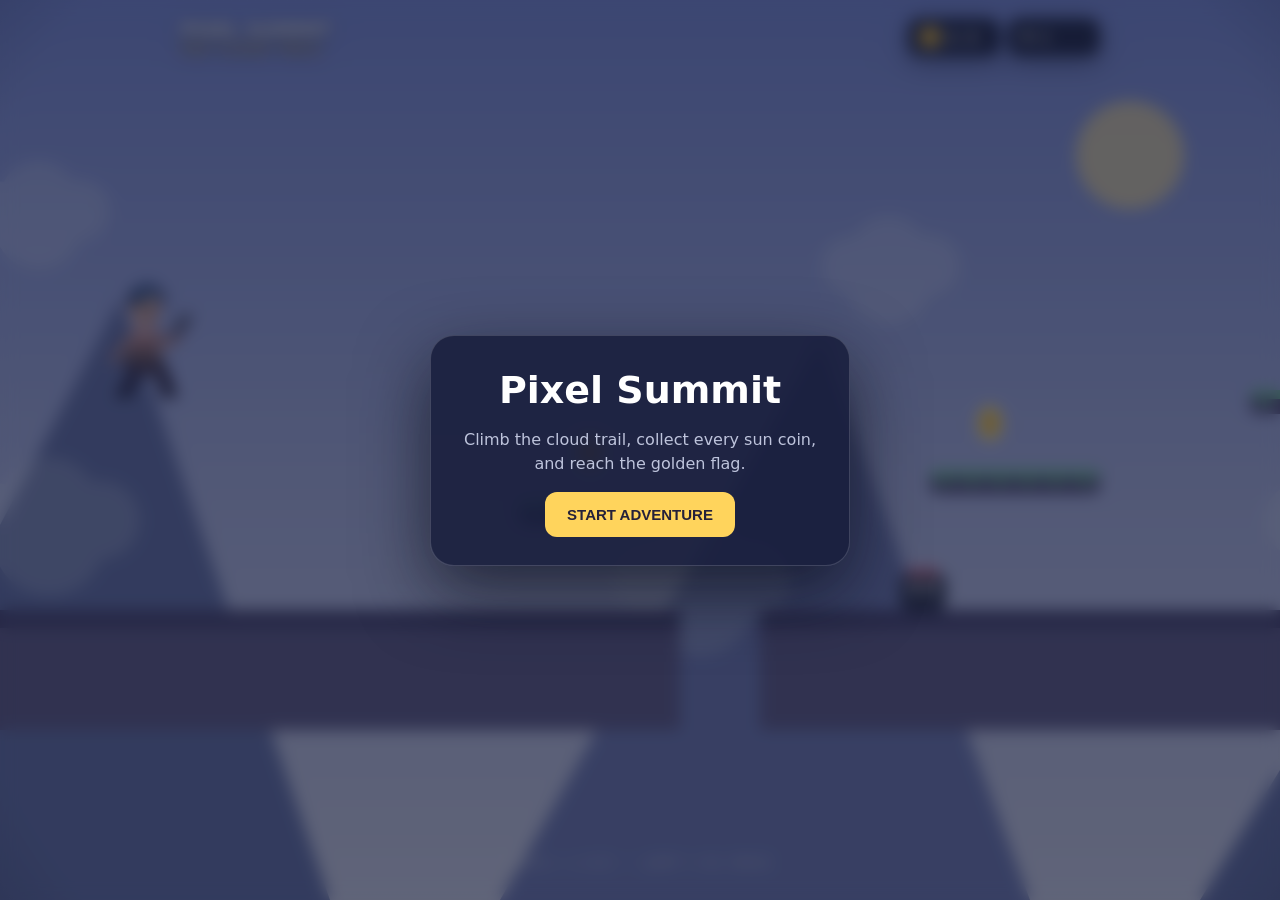
==== commit c19b0852: "Publish static build for issue #7 Run: 44205797121 Attempt: 1 Generation: 14 Source: e66ca9d27612aa8" ====
--- a/index.html
+++ b/index.html
@@ -44,36 +44,40 @@
  if(ax)player.face=ax; if(Math.abs(player.vx)>0.4)player.anim+=Math.abs(player.vx)*0.12;
  for(const c of coins)if(!c.v&&Math.hypot(player.x+24-c.x,player.y+30-c.y)<42){c.v=1;coinCount++;document.getElementById('coins').textContent=coinCount+' / 8'}
  for(const e of enemies){e.d*= (e.x>e.base+e.w||e.x<e.base)?-1:1;e.x+=e.d*1.15;if(rect(player,{x:e.x,y:e.y,w:46,h:40}))die()}
- if(player.x>4950){player.spawnX=player.x; if(!won)showEnd(true)}
+ if(player.x>4950){player.spawnX=player.x;if(!won)showEnd(true)}
  cam+=(player.x-W*0.42-cam)*0.09;cam=Math.max(0,Math.min(worldW-W,cam));
 }
 function cloud(x,y,s,alpha=1){ctx.globalAlpha=alpha;ctx.fillStyle='#eef3ff';ctx.beginPath();ctx.arc(x,y,26*s,0,7);ctx.arc(x+35*s,y-10*s,35*s,0,7);ctx.arc(x+72*s,y,28*s,0,7);ctx.arc(x+35*s,y+14*s,40*s,0,7);ctx.fill();ctx.globalAlpha=1}
-function drawBackground(){
- let g=ctx.createLinearGradient(0,0,0,H);g.addColorStop(0,'#7f92de');g.addColorStop(.55,'#b6bfe9');g.addColorStop(1,'#d9dcef');ctx.fillStyle=g;ctx.fillRect(0,0,W,H);
- ctx.fillStyle='#f7e4a8';ctx.globalAlpha=.8;ctx.beginPath();ctx.arc(W-150-cam*.03,155,54,0,7);ctx.fill();ctx.globalAlpha=1;
- for(let i=0;i<9;i++){let x=i*700-cam*.16;ctx.fillStyle=i%2?'#7581ba':'#6977ad';ctx.beginPath();ctx.moveTo(x-200,H);ctx.lineTo(x+120,300+i%3*40);ctx.lineTo(x+330,H);ctx.fill();}
- for(let i=0;i<7;i++)cloud(i*850-cam*.22,210+(i%3)*55,1.1,.24);
-}
+function drawBackground(){let g=ctx.createLinearGradient(0,0,0,H);g.addColorStop(0,'#7f92de');g.addColorStop(.55,'#b6bfe9');g.addColorStop(1,'#d9dcef');ctx.fillStyle=g;ctx.fillRect(0,0,W,H);ctx.fillStyle='#f7e4a8';ctx.globalAlpha=.8;ctx.beginPath();ctx.arc(W-150-cam*.03,155,54,0,7);ctx.fill();ctx.globalAlpha=1;for(let i=0;i<9;i++){let x=i*700-cam*.16;ctx.fillStyle=i%2?'#7581ba':'#6977ad';ctx.beginPath();ctx.moveTo(x-200,H);ctx.lineTo(x+120,300+i%3*40);ctx.lineTo(x+330,H);ctx.fill()}for(let i=0;i<7;i++)cloud(i*850-cam*.22,210+(i%3)*55,1.1,.24)}
 function roundRect(x,y,w,h,r,color){ctx.fillStyle=color;ctx.beginPath();ctx.roundRect(x,y,w,h,r);ctx.fill()}
 function drawPlatform(p){let x=p.x-cam,y=p.y;if(p.h>50){ctx.fillStyle='#4a4772';ctx.fillRect(x,y,p.w,p.h);ctx.fillStyle='#64608b';ctx.fillRect(x,y+18,p.w,p.h-18)}else{roundRect(x,y,p.w,p.h,8,'#5b527d');roundRect(x,y,p.w,9,5,'#79c69e');for(let i=12;i<p.w;i+=28){ctx.fillStyle='#68b98c';ctx.fillRect(x+i,y+9,4,10)}}}
 function drawCoin(c){if(c.v)return;let x=c.x-cam,y=c.y+Math.sin(time*.08+c.x)*5;ctx.save();ctx.translate(x,y);ctx.scale(.55+Math.abs(Math.sin(time*.06+c.x))*.45,1);ctx.fillStyle='#ffd24d';ctx.strokeStyle='#fff1a5';ctx.lineWidth=4;ctx.beginPath();ctx.arc(0,0,16,0,7);ctx.fill();ctx.stroke();ctx.fillStyle='#d99e32';ctx.font='bold 16px sans-serif';ctx.textAlign='center';ctx.textBaseline='middle';ctx.fillText('★',0,1);ctx.restore()}
 function drawEnemy(e){let x=e.x-cam,y=e.y+Math.sin(time*.08+e.x)*2;ctx.fillStyle='#30364f';ctx.beginPath();ctx.roundRect(x,y,46,40,12);ctx.fill();ctx.fillStyle='#ff6b7e';ctx.beginPath();ctx.moveTo(x+8,y+4);ctx.lineTo(x+15,y-8);ctx.lineTo(x+22,y+5);ctx.moveTo(x+24,y+5);ctx.lineTo(x+31,y-8);ctx.lineTo(x+38,y+4);ctx.fill();ctx.fillStyle='#fff';ctx.fillRect(x+10,y+11,9,9);ctx.fillRect(x+27,y+11,9,9);ctx.fillStyle='#242943';ctx.fillRect(x+14,y+14,3,4);ctx.fillRect(x+30,y+14,3,4)}
-function drawPlayer(){let x=player.x-cam,y=player.y;if(player.inv>0&&Math.floor(player.inv/5)%2)return;ctx.save();ctx.translate(x+24,y+31);ctx.scale(player.face,1);if(!player.ground){ctx.rotate(player.vx*.025)}
- // head and hair
- ctx.fillStyle='#ffc9a7';ctx.beginPath();ctx.arc(0,-10,17,0,7);ctx.fill();ctx.fillStyle='#f4eee7';ctx.beginPath();ctx.moveTo(-16,-18);ctx.quadraticCurveTo(-8,-35,8,-27);ctx.quadraticCurveTo(19,-20,16,-8);ctx.quadraticCurveTo(8,-15,-2,-15);ctx.quadraticCurveTo(-10,-12,-16,-4);ctx.fill();
- ctx.fillStyle='#333950';ctx.beginPath();ctx.ellipse(-6,-9,2,3,0,0,7);ctx.ellipse(6,-9,2,3,0,0,7);ctx.fill();ctx.fillStyle='#d36b78';ctx.beginPath();ctx.arc(0,-3,3,0,7);ctx.fill();
- // body
- ctx.fillStyle='#6f63cf';ctx.beginPath();ctx.roundRect(-17,5,34,27,8);ctx.fill();ctx.fillStyle='#fff';ctx.fillRect(-12,8,24,5);ctx.fillStyle='#ffd45c';ctx.beginPath();ctx.moveTo(0,14);ctx.lineTo(7,21);ctx.lineTo(0,28);ctx.lineTo(-7,21);ctx.fill();
- // limbs
- let step=player.ground?Math.sin(player.anim)*5:0;ctx.fillStyle='#4a4f72';ctx.beginPath();ctx.roundRect(-14,29,10,17,4);ctx.roundRect(4,29,10,17,4);ctx.fill();ctx.fillStyle='#fff';ctx.fillRect(-16,43+step,13,6);ctx.fillRect(3,43-step,13,6);ctx.restore();
+function drawPlayer(){let x=player.x-cam,y=player.y;if(player.inv>0&&Math.floor(player.inv/5)%2)return;ctx.save();ctx.translate(x+24,y+31);ctx.scale(player.face,1);if(!player.ground)ctx.rotate(player.vx*.025);
+ // Blue-haired singer, built from the supplied character silhouette
+ ctx.lineJoin='round';ctx.lineCap='round';
+ // legs
+ let step=player.ground?Math.sin(player.anim)*4:0;ctx.fillStyle='#29233e';ctx.beginPath();ctx.moveTo(-13,24);ctx.lineTo(-7,21);ctx.lineTo(-2,44);ctx.lineTo(-13,60);ctx.lineTo(-23,58);ctx.lineTo(-10,31);ctx.fill();ctx.beginPath();ctx.moveTo(8,24);ctx.lineTo(17,23);ctx.lineTo(27,49);ctx.lineTo(31,61);ctx.lineTo(19,61);ctx.lineTo(10,43);ctx.fill();ctx.fillStyle='#15162b';ctx.beginPath();ctx.moveTo(-23,58);ctx.lineTo(-13,60);ctx.lineTo(-10,66);ctx.lineTo(-29,66);ctx.fill();ctx.beginPath();ctx.moveTo(19,61);ctx.lineTo(31,61);ctx.lineTo(35,66);ctx.lineTo(15,66);ctx.fill();
+ // skirt and belt
+ ctx.fillStyle='#4b4056';ctx.beginPath();ctx.moveTo(-16,19);ctx.lineTo(15,20);ctx.lineTo(22,40);ctx.lineTo(11,45);ctx.lineTo(-8,42);ctx.lineTo(-22,35);ctx.fill();ctx.fillStyle='#806c68';ctx.beginPath();ctx.moveTo(-16,20);ctx.lineTo(14,20);ctx.lineTo(19,29);ctx.lineTo(-15,31);ctx.fill();ctx.strokeStyle='#1a1a29';ctx.lineWidth=3;ctx.beginPath();ctx.moveTo(-16,20);ctx.lineTo(14,20);ctx.stroke();
+ // torso / fringed top
+ ctx.fillStyle='#b88f91';ctx.beginPath();ctx.moveTo(-11,1);ctx.lineTo(13,-1);ctx.lineTo(20,18);ctx.lineTo(7,27);ctx.lineTo(-15,20);ctx.fill();ctx.fillStyle='#d5a2a0';ctx.beginPath();ctx.moveTo(-11,1);ctx.quadraticCurveTo(-5,-5,2,-2);ctx.lineTo(7,12);ctx.lineTo(-2,19);ctx.lineTo(-15,20);ctx.fill();ctx.fillStyle='#6b4d55';for(let i=0;i<8;i++){ctx.fillRect(-11+i*3,11+i%2*2,2,16-i%3*2)}
+ // arms
+ ctx.strokeStyle='#b88f91';ctx.lineWidth=8;ctx.beginPath();ctx.moveTo(-10,3);ctx.lineTo(-23,20);ctx.lineTo(-30,29);ctx.stroke();ctx.beginPath();ctx.moveTo(13,3);ctx.lineTo(25,13);ctx.lineTo(34,5);ctx.stroke();
+ // microphone stand / handheld mic
+ ctx.strokeStyle='#25243a';ctx.lineWidth=4;ctx.beginPath();ctx.moveTo(27,6);ctx.lineTo(43,-8);ctx.stroke();ctx.fillStyle='#31334b';ctx.beginPath();ctx.ellipse(39,-10,9,5,-.7,0,7);ctx.fill();ctx.fillStyle='#b7bed0';ctx.beginPath();ctx.ellipse(38,-11,5,2,-.7,0,7);ctx.fill();
+ // neck and head
+ ctx.fillStyle='#d79aa0';ctx.fillRect(-3,-8,8,11);ctx.fillStyle='#d7b0a4';ctx.beginPath();ctx.ellipse(1,-23,16,20,0,0,7);ctx.fill();
+ // blue bob haircut
+ ctx.fillStyle='#263d70';ctx.beginPath();ctx.moveTo(-16,-25);ctx.quadraticCurveTo(-13,-45,3,-47);ctx.quadraticCurveTo(23,-44,22,-23);ctx.lineTo(14,-34);ctx.lineTo(6,-39);ctx.lineTo(-2,-34);ctx.lineTo(-12,-28);ctx.fill();ctx.fillStyle='#42699e';ctx.beginPath();ctx.moveTo(-14,-27);ctx.quadraticCurveTo(-12,-41,2,-43);ctx.quadraticCurveTo(10,-43,15,-36);ctx.quadraticCurveTo(5,-35,-3,-29);ctx.fill();ctx.fillStyle='#172750';ctx.beginPath();ctx.moveTo(-15,-22);ctx.quadraticCurveTo(-18,-31,-10,-42);ctx.lineTo(-7,-31);ctx.fill();
+ // face
+ ctx.fillStyle='#10131f';ctx.beginPath();ctx.ellipse(-4,-24,2,3,0,0,7);ctx.ellipse(8,-24,2,3,0,0,7);ctx.fill();ctx.strokeStyle='#6f4058';ctx.lineWidth=2;ctx.beginPath();ctx.moveTo(1,-15);ctx.quadraticCurveTo(6,-13,10,-16);ctx.stroke();
+ ctx.restore();
 }
 function drawGoal(){let x=4050-cam,y=610;if(x>-100&&x<W+100){ctx.fillStyle='#fff';ctx.fillRect(x+58,355,6,255);ctx.fillStyle='#ffd45c';ctx.beginPath();ctx.moveTo(x+64,365);ctx.lineTo(x+132,390);ctx.lineTo(x+64,416);ctx.fill();ctx.fillStyle='#dba63b';ctx.beginPath();ctx.arc(x+61,352,10,0,7);ctx.fill();cloud(x+30,330,1.15,.5)}}
-function draw(){drawBackground();ctx.save();ctx.translate(-cam*.2,0);for(let i=0;i<10;i++)cloud(i*650,520+(i%2)*60,1.4,.22);ctx.restore();for(const p of platforms)drawPlatform(p);for(const c of coins)drawCoin(c);for(const e of enemies)drawEnemy(e);drawGoal();drawPlayer();
- // vignette
- let v=ctx.createRadialGradient(W/2,H/2,Math.min(W,H)*.25,W/2,H/2,Math.max(W,H)*.72);v.addColorStop(.7,'#10152a00');v.addColorStop(1,'#10152a55');ctx.fillStyle=v;ctx.fillRect(0,0,W,H);
-}
+function draw(){drawBackground();ctx.save();ctx.translate(-cam*.2,0);for(let i=0;i<10;i++)cloud(i*650,520+(i%2)*60,1.4,.22);ctx.restore();for(const p of platforms)drawPlatform(p);for(const c of coins)drawCoin(c);for(const e of enemies)drawEnemy(e);drawGoal();drawPlayer();let v=ctx.createRadialGradient(W/2,H/2,Math.min(W,H)*.25,W/2,H/2,Math.max(W,H)*.72);v.addColorStop(.7,'#10152a00');v.addColorStop(1,'#10152a55');ctx.fillStyle=v;ctx.fillRect(0,0,W,H)}
 function loop(){update();draw();requestAnimationFrame(loop)}loop();
-addEventListener('keydown',e=>{if(['ArrowLeft','a','A'].includes(e.key))keys.left=true;if(['ArrowRight','d','D'].includes(e.key))keys.right=true;if(['ArrowUp','w','W',' '].includes(e.key)){keys.jump=true;e.prevent.prevent?e.preventDefault():e.preventDefault()}});addEventListener('keyup',e=>{if(['ArrowLeft','a','A'].includes(e.key))keys.left=false;if(['ArrowRight','d','D'].includes(e.key))keys.right=false;if(['ArrowUp','w','W',' '].includes(e.key))keys.jump=false});
+addEventListener('keydown',e=>{if(['ArrowLeft','a','A'].includes(e.key))keys.left=true;if(['ArrowRight','d','D'].includes(e.key))keys.right=true;if(['ArrowUp','w','W',' '].includes(e.key)){keys.jump=true;e.preventDefault()}});addEventListener('keyup',e=>{if(['ArrowLeft','a','A'].includes(e.key))keys.left=false;if(['ArrowRight','d','D'].includes(e.key))keys.right=false;if(['ArrowUp','w','W',' '].includes(e.key))keys.jump=false});
 for(const b of document.querySelectorAll('[data-key]')){const k=b.dataset.key;b.addEventListener('pointerdown',e=>{e.preventDefault();keys[k]=true;b.classList.add('pressed')});b.addEventListener('pointerup',e=>{e.preventDefault();keys[k]=false;b.classList.remove('pressed')});b.addEventListener('pointerleave',()=>{keys[k]=false;b.classList.remove('pressed')})}
 document.getElementById('start').onclick=()=>{coinCount=0;lives=3;cam=0;player.x=120;player.y=300;player.spawnX=120;player.spawnY=300;coins.forEach(c=>c.v=0);document.getElementById('coins').textContent='0 / 8';document.getElementById('lives').textContent='3';started=true;document.getElementById('overlay').classList.add('hidden')};
 </script>
